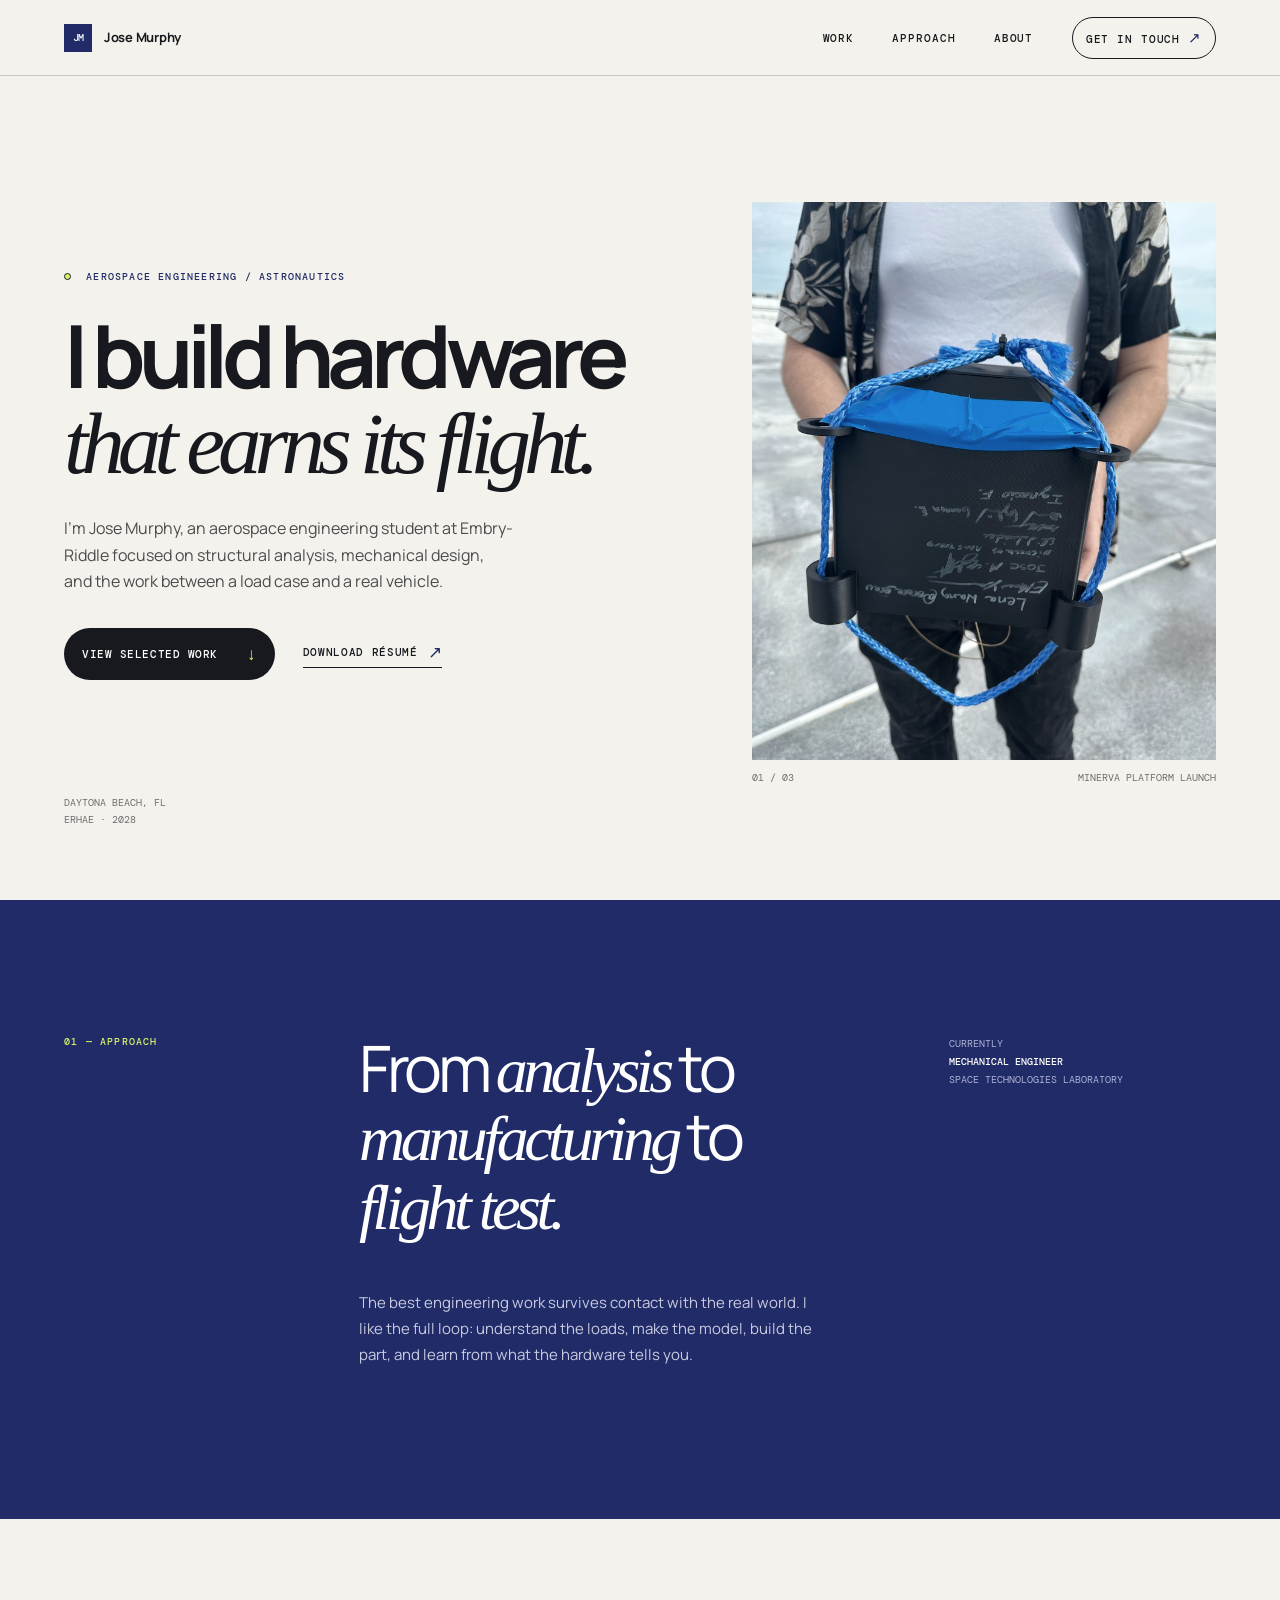
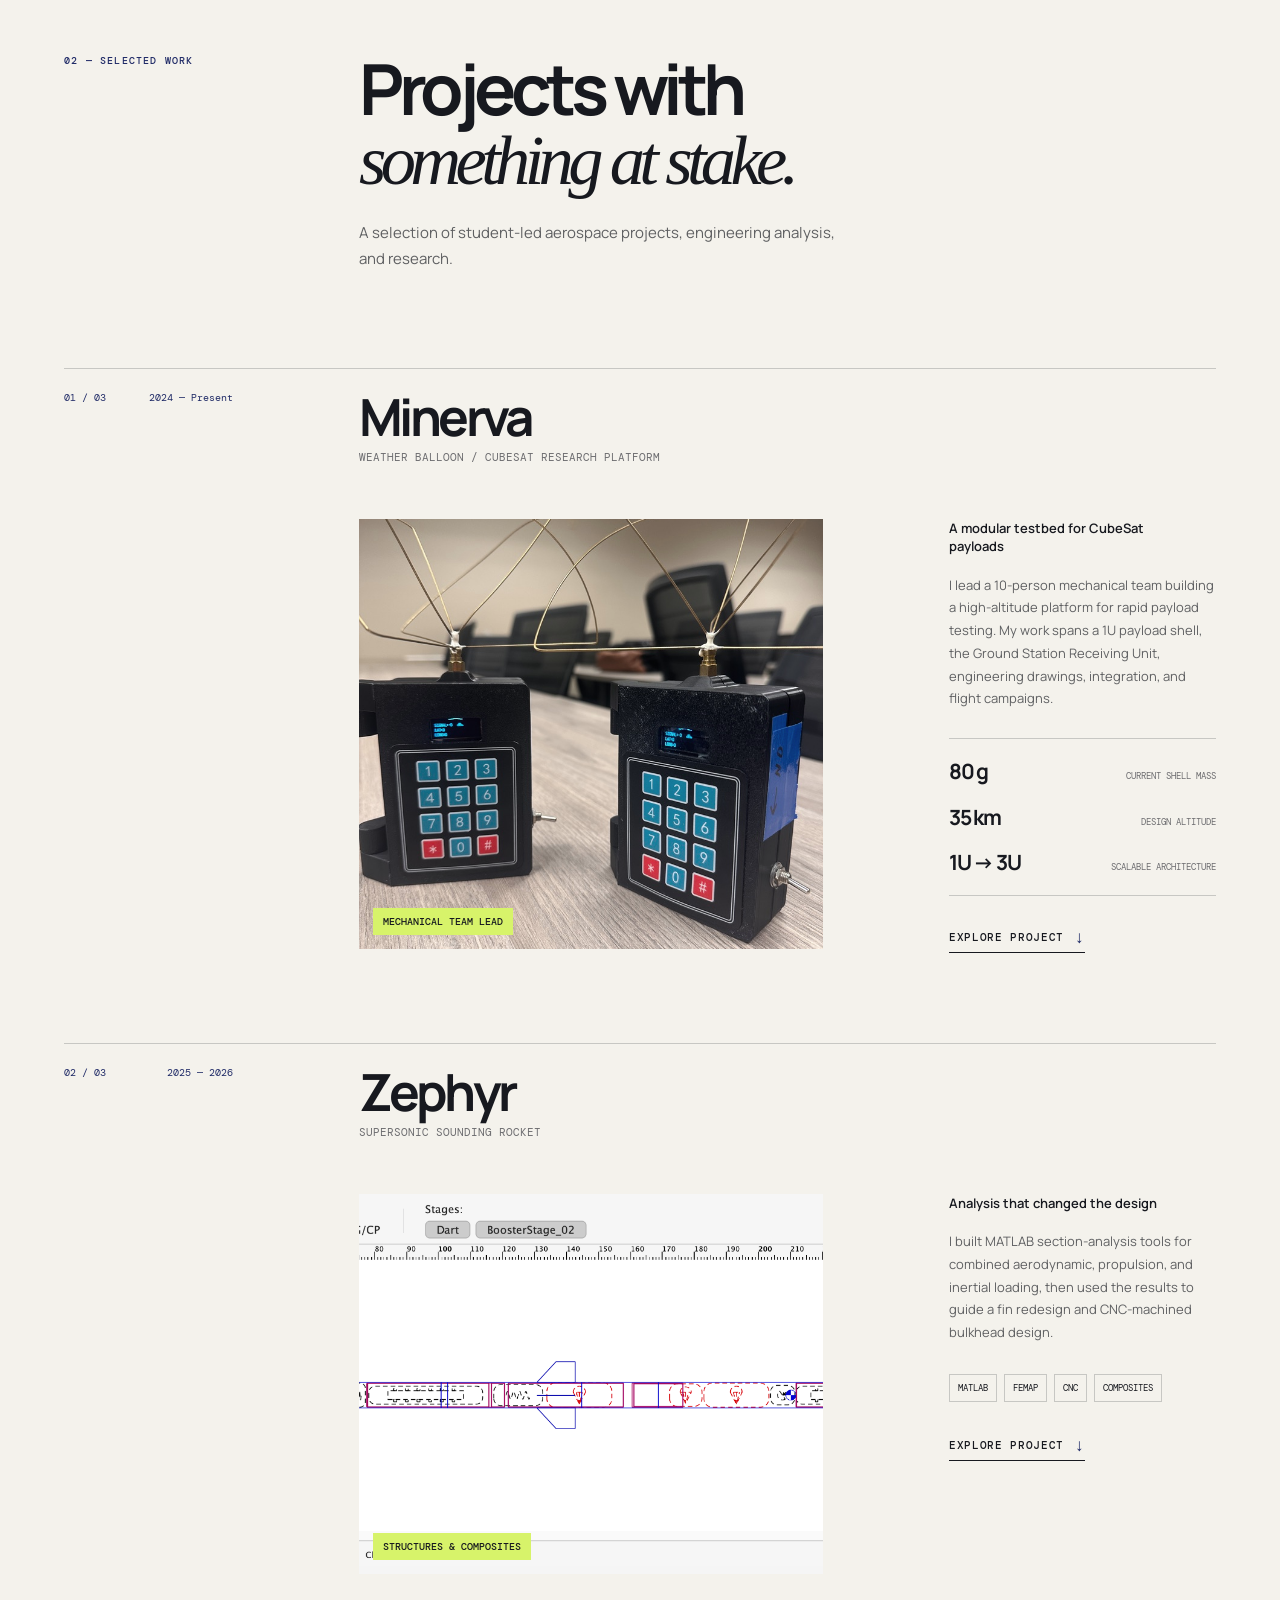
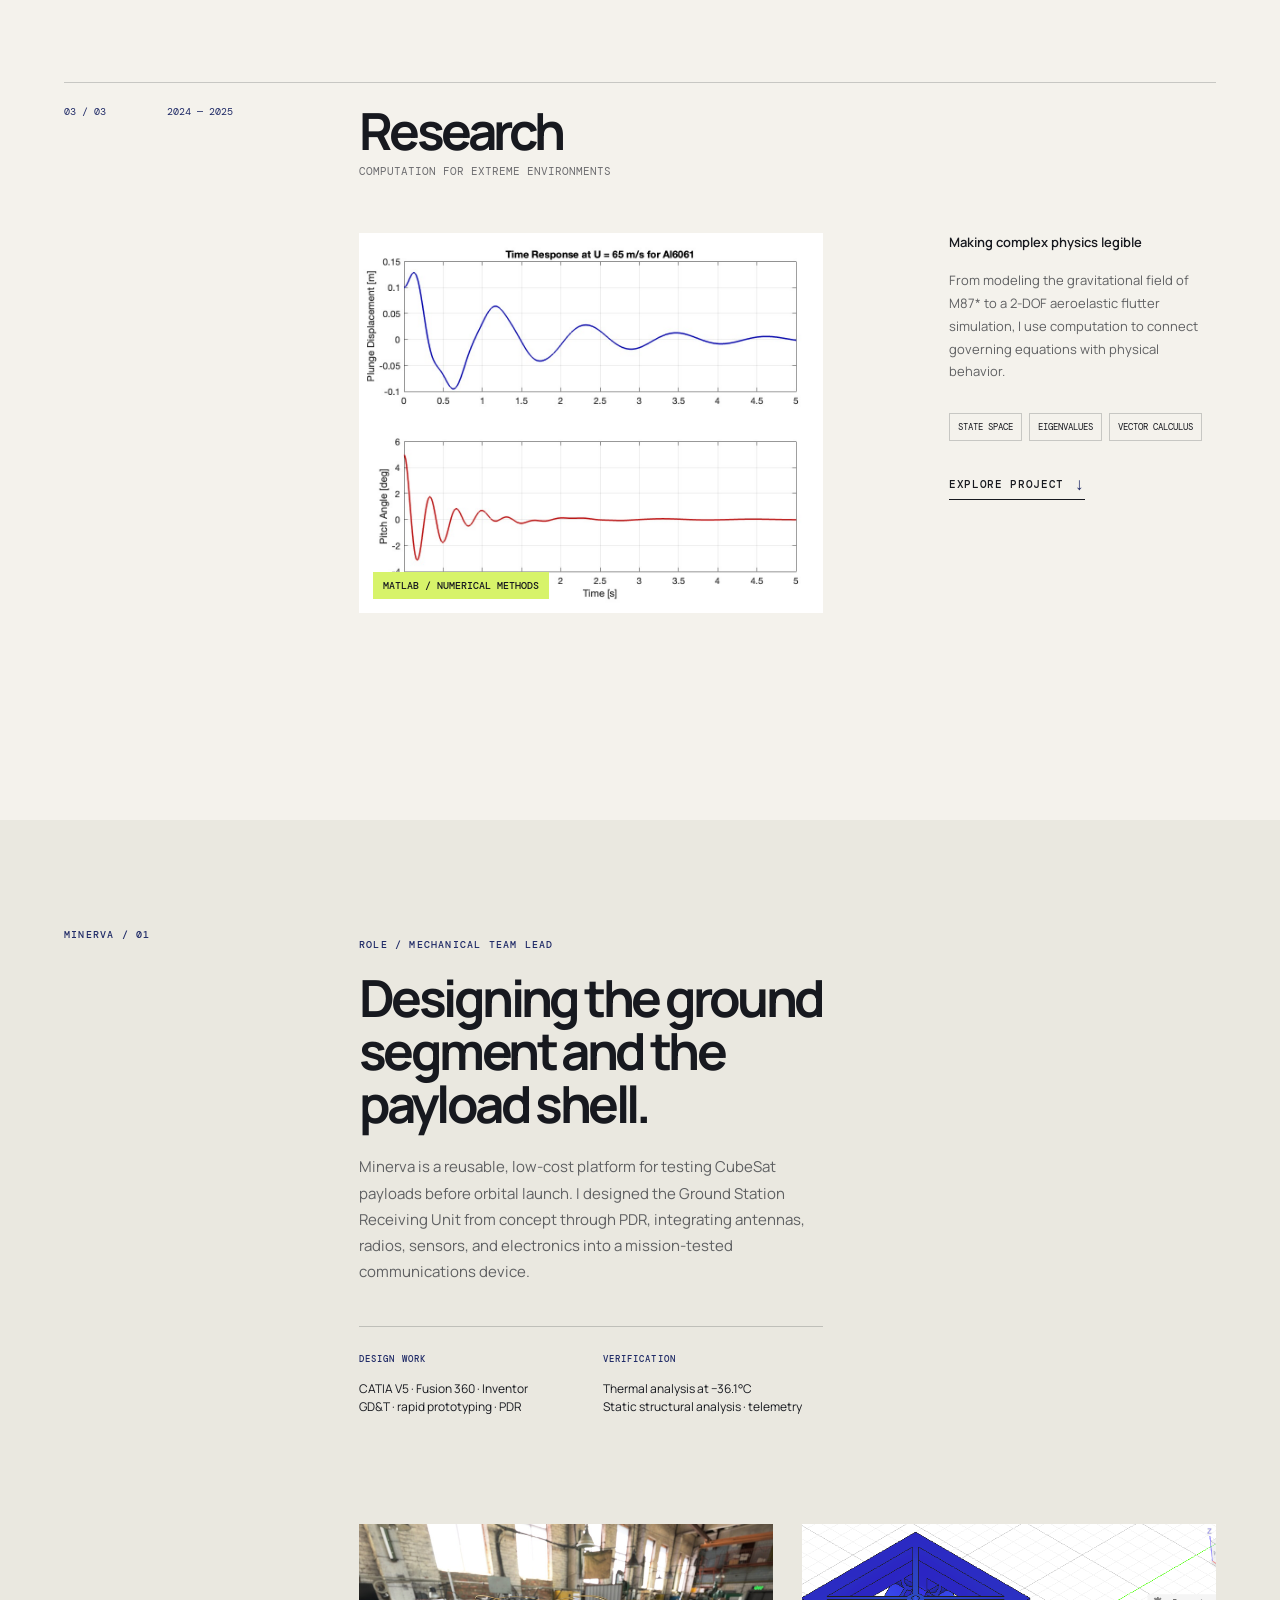
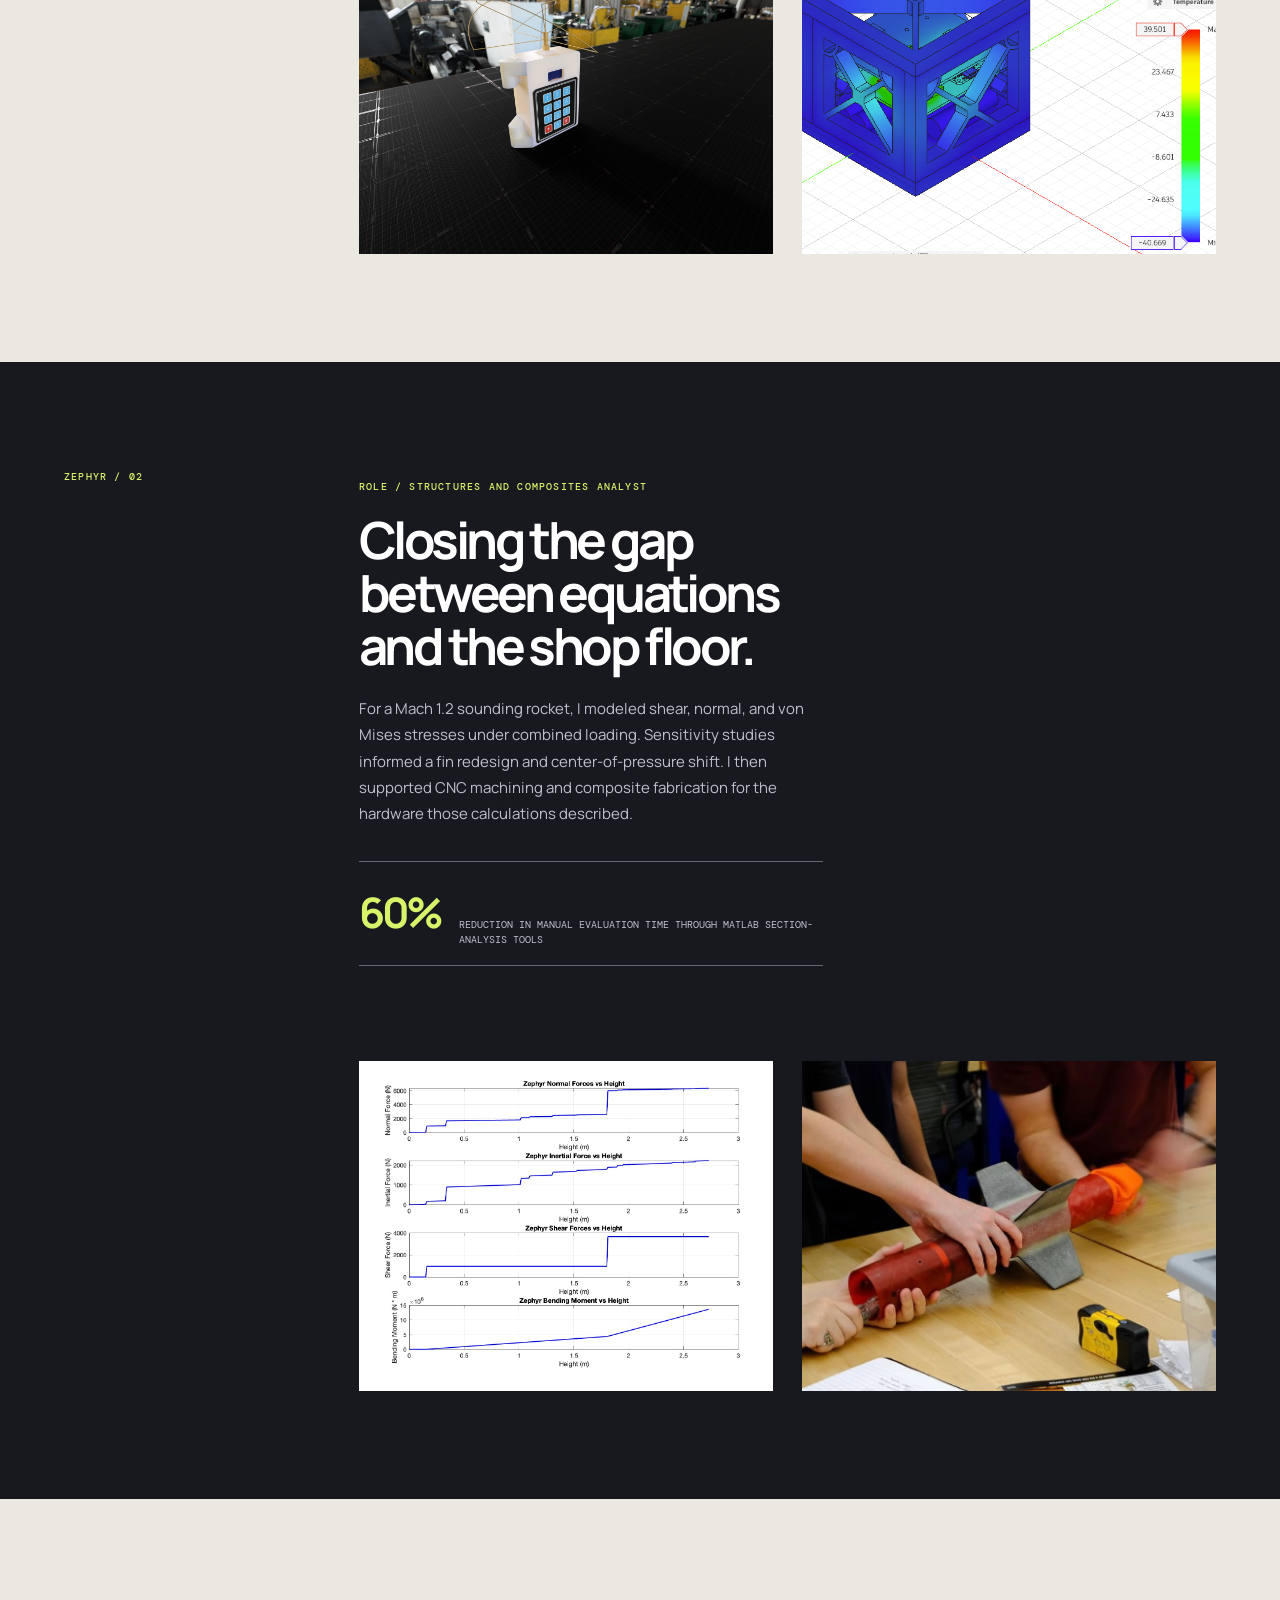
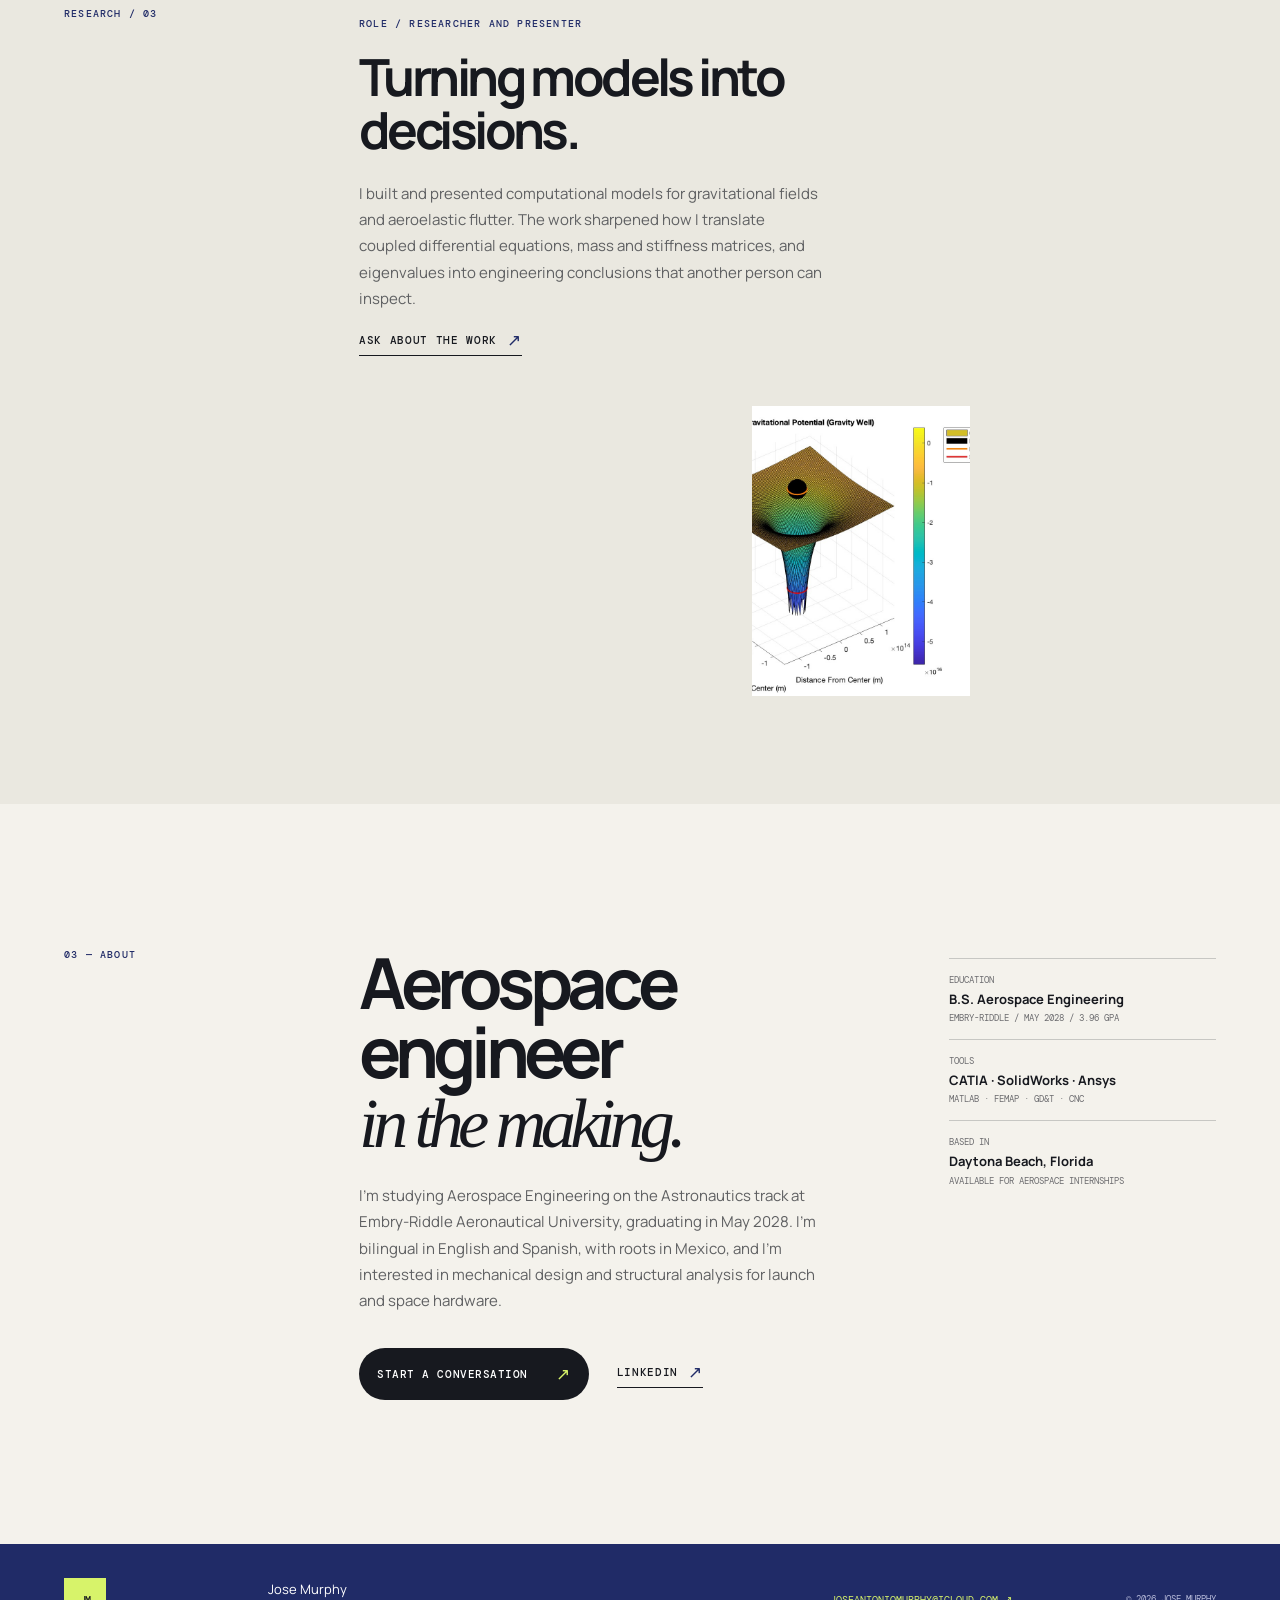
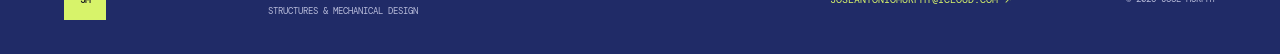
==== index.html @ ba1eec95 "Add files via upload" ====
<!doctype html>
<html lang="en">
<head>
  <meta charset="utf-8">
  <meta name="viewport" content="width=device-width, initial-scale=1">
  <meta name="description" content="Jose Murphy is an aerospace engineering student focused on structural analysis, mechanical design, and flight hardware.">
  <title>Jose Murphy | Aerospace Engineering</title>
  <link rel="stylesheet" href="styles.css">
</head>
<body>
  <header class="site-header">
    <a class="wordmark" href="#top" aria-label="Jose Murphy home"><span>JM</span><b>Jose Murphy</b></a>
    <nav class="nav" aria-label="Primary navigation">
      <a href="#work">Work</a><a href="#approach">Approach</a><a href="#about">About</a><a class="nav-cta" href="mailto:joseantoniomurphy@icloud.com">Get in touch <span>↗</span></a>
    </nav>
    <button class="menu-button" aria-label="Open menu" aria-expanded="false">Menu</button>
  </header>

  <main id="top">
    <section class="hero section-grid">
      <div class="hero-copy">
        <p class="eyebrow"><span class="signal-dot"></span> Aerospace engineering / Astronautics</p>
        <h1>I build hardware<br><em>that earns its flight.</em></h1>
        <p class="hero-lede">I’m Jose Murphy, an aerospace engineering student at Embry-Riddle focused on structural analysis, mechanical design, and the work between a load case and a real vehicle.</p>
        <div class="hero-actions"><a class="button button-dark" href="#work">View selected work <span>↓</span></a><a class="text-link" href="assets/Jose-Murphy-Resume.pdf" target="_blank">Download résumé <span>↗</span></a></div>
      </div>
      <div class="hero-visual" aria-label="Minerva weather balloon launch photograph">
        <div class="hero-image-wrap"><img src="assets/minerva-launch.jpeg" alt="A weather balloon launch at the edge of a field"></div>
        <div class="hero-caption"><span>01 / 03</span><span>Minerva platform launch</span></div>
      </div>
      <div class="hero-index">DAYTONA BEACH, FL<br>ERHAE · 2028</div>
    </section>

    <section class="statement section-grid" id="approach">
      <div class="section-label">01 — Approach</div>
      <div class="statement-body"><p class="display-text">From <span>analysis</span> to<br><span>manufacturing</span> to<br><span>flight test.</span></p><p class="body-copy">The best engineering work survives contact with the real world. I like the full loop: understand the loads, make the model, build the part, and learn from what the hardware tells you.</p></div>
      <div class="statement-aside">CURRENTLY<br><strong>Mechanical Engineer</strong><br>Space Technologies Laboratory</div>
    </section>

    <section class="work section-grid" id="work">
      <div class="section-label">02 — Selected work</div>
      <div class="work-intro"><h2>Projects with<br><em>something at stake.</em></h2><p class="body-copy">A selection of student-led aerospace projects, engineering analysis, and research.</p></div>

      <article class="project project-featured reveal">
        <div class="project-meta"><span>01 / 03</span><span>2024 — Present</span></div>
        <div class="project-title"><h3>Minerva</h3><p>Weather balloon / CubeSat research platform</p></div>
        <div class="project-image"><img src="assets/minerva-gsru.jpeg" alt="The Minerva ground station receiving unit in a workshop"><span class="image-tag">Mechanical team lead</span></div>
        <div class="project-details"><p class="project-kicker">A modular testbed for CubeSat payloads</p><p class="body-copy">I lead a 10-person mechanical team building a high-altitude platform for rapid payload testing. My work spans a 1U payload shell, the Ground Station Receiving Unit, engineering drawings, integration, and flight campaigns.</p><div class="metric-row"><div><strong>80 g</strong><span>current shell mass</span></div><div><strong>35 km</strong><span>design altitude</span></div><div><strong>1U → 3U</strong><span>scalable architecture</span></div></div><a class="text-link" href="#minerva-detail">Explore project <span>↓</span></a></div>
      </article>

      <article class="project project-split reveal">
        <div class="project-meta"><span>02 / 03</span><span>2025 — 2026</span></div>
        <div class="project-title"><h3>Zephyr</h3><p>Supersonic sounding rocket</p></div>
        <div class="project-image"><img src="assets/zephyr-cad.png" alt="CAD view of the Zephyr sounding rocket"><span class="image-tag">Structures & composites</span></div>
        <div class="project-details"><p class="project-kicker">Analysis that changed the design</p><p class="body-copy">I built MATLAB section-analysis tools for combined aerodynamic, propulsion, and inertial loading, then used the results to guide a fin redesign and CNC-machined bulkhead design.</p><div class="tool-list"><span>MATLAB</span><span>FEMAP</span><span>CNC</span><span>Composites</span></div><a class="text-link" href="#zephyr-detail">Explore project <span>↓</span></a></div>
      </article>

      <article class="project project-split project-research reveal">
        <div class="project-meta"><span>03 / 03</span><span>2024 — 2025</span></div>
        <div class="project-title"><h3>Research</h3><p>Computation for extreme environments</p></div>
        <div class="project-image"><img src="assets/research-flutter-1.jpeg" alt="Flutter simulation plots showing decaying oscillations"><span class="image-tag">MATLAB / numerical methods</span></div>
        <div class="project-details"><p class="project-kicker">Making complex physics legible</p><p class="body-copy">From modeling the gravitational field of M87* to a 2-DOF aeroelastic flutter simulation, I use computation to connect governing equations with physical behavior.</p><div class="tool-list"><span>State space</span><span>Eigenvalues</span><span>Vector calculus</span></div><a class="text-link" href="#research-detail">Explore project <span>↓</span></a></div>
      </article>
    </section>

    <section class="detail-section" id="minerva-detail"><div class="section-grid detail-grid"><div class="section-label">Minerva / 01</div><div class="detail-copy"><p class="eyebrow">Role / Mechanical team lead</p><h2>Designing the ground segment and the payload shell.</h2><p class="body-copy">Minerva is a reusable, low-cost platform for testing CubeSat payloads before orbital launch. I designed the Ground Station Receiving Unit from concept through PDR, integrating antennas, radios, sensors, and electronics into a mission-tested communications device.</p><div class="detail-columns"><div><span class="mini-label">Design work</span><p>CATIA V5 · Fusion 360 · Inventor<br>GD&T · rapid prototyping · PDR</p></div><div><span class="mini-label">Verification</span><p>Thermal analysis at −36.1°C<br>Static structural analysis · telemetry</p></div></div></div><div class="detail-gallery"><img src="assets/minerva-gsru-layout.jpg" alt="Ground station receiving unit CAD layout"><img src="assets/minerva-thermal.png" alt="Thermal simulation of Minerva payload electronics"></div></div></section>

    <section class="detail-section detail-dark" id="zephyr-detail"><div class="section-grid detail-grid"><div class="section-label">Zephyr / 02</div><div class="detail-copy"><p class="eyebrow">Role / Structures and composites analyst</p><h2>Closing the gap between equations and the shop floor.</h2><p class="body-copy">For a Mach 1.2 sounding rocket, I modeled shear, normal, and von Mises stresses under combined loading. Sensitivity studies informed a fin redesign and center-of-pressure shift. I then supported CNC machining and composite fabrication for the hardware those calculations described.</p><div class="stat-callout"><strong>60%</strong><span>reduction in manual evaluation time through MATLAB section-analysis tools</span></div></div><div class="detail-gallery"><img src="assets/zephyr-analysis-1.jpeg" alt="Zephyr structural analysis plot"><img src="assets/zephyr-manufacturing.jpeg" alt="Composite manufacturing work"></div></div></section>

    <section class="detail-section" id="research-detail"><div class="section-grid detail-grid"><div class="section-label">Research / 03</div><div class="detail-copy"><p class="eyebrow">Role / Researcher and presenter</p><h2>Turning models into decisions.</h2><p class="body-copy">I built and presented computational models for gravitational fields and aeroelastic flutter. The work sharpened how I translate coupled differential equations, mass and stiffness matrices, and eigenvalues into engineering conclusions that another person can inspect.</p><a class="text-link" href="mailto:joseantoniomurphy@icloud.com?subject=Research%20portfolio">Ask about the work <span>↗</span></a></div><div class="detail-gallery single-gallery"><img src="assets/research-m87-1.jpeg" alt="M87 star gravitational field visualization"></div></div></section>

    <section class="about section-grid" id="about"><div class="section-label">03 — About</div><div class="about-copy"><h2>Aerospace engineer<br><em>in the making.</em></h2><p class="body-copy">I’m studying Aerospace Engineering on the Astronautics track at Embry-Riddle Aeronautical University, graduating in May 2028. I’m bilingual in English and Spanish, with roots in Mexico, and I’m interested in mechanical design and structural analysis for launch and space hardware.</p><div class="about-links"><a class="button button-dark" href="mailto:joseantoniomurphy@icloud.com">Start a conversation <span>↗</span></a><a class="text-link" href="https://www.linkedin.com/in/joseamurphy" target="_blank" rel="noreferrer">LinkedIn <span>↗</span></a></div></div><div class="about-facts"><div><span>Education</span><strong>B.S. Aerospace Engineering</strong><small>Embry-Riddle / May 2028 / 3.96 GPA</small></div><div><span>Tools</span><strong>CATIA · SolidWorks · Ansys</strong><small>MATLAB · FEMAP · GD&T · CNC</small></div><div><span>Based in</span><strong>Daytona Beach, Florida</strong><small>Available for aerospace internships</small></div></div></section>
  </main>

  <footer class="site-footer"><div class="footer-mark">JM</div><p>Jose Murphy<br><span>Structures & mechanical design</span></p><a href="mailto:joseantoniomurphy@icloud.com">joseantoniomurphy@icloud.com ↗</a><small>© 2026 Jose Murphy</small></footer>
  <script src="script.js"></script>
</body>
</html>
---- styles.css ----
@import url('https://fonts.googleapis.com/css2?family=DM+Mono:wght@400;500&family=Manrope:wght@400;500;600;700;800&display=swap');
:root{--ink:#17191f;--navy:#202b67;--paper:#f4f2ec;--line:rgba(23,25,31,.2);--muted:#6d6d70;--lime:#d7f36a;--serif:Georgia,'Times New Roman',serif;--sans:Manrope,Arial,sans-serif;--mono:'DM Mono',monospace}*{box-sizing:border-box}html{scroll-behavior:smooth}body{margin:0;background:var(--paper);color:var(--ink);font-family:var(--sans);font-size:15px;line-height:1.55}img{display:block;width:100%;height:100%;object-fit:cover}a{color:inherit;text-decoration:none}.site-header{height:76px;padding:0 5vw;display:flex;align-items:center;justify-content:space-between;border-bottom:1px solid var(--line);position:sticky;top:0;background:rgba(244,242,236,.92);backdrop-filter:blur(12px);z-index:10}.wordmark{display:flex;align-items:center;gap:12px;font-size:13px;letter-spacing:-.02em}.wordmark span,.footer-mark{display:grid;place-items:center;width:28px;height:28px;background:var(--navy);color:white;font:500 10px var(--mono);letter-spacing:-.1em}.wordmark b{font-weight:700}.nav{display:flex;align-items:center;gap:2.4rem;font:500 11px var(--mono);text-transform:uppercase;letter-spacing:.08em}.nav a{transition:opacity .2s}.nav a:hover{opacity:.55}.nav-cta{padding:10px 13px;border:1px solid var(--ink);border-radius:100px}.nav-cta span{color:var(--navy);font-size:15px}.menu-button{display:none;border:0;background:none;font:500 11px var(--mono);text-transform:uppercase}.section-grid{display:grid;grid-template-columns:repeat(12,1fr);column-gap:2.2vw;padding-left:5vw;padding-right:5vw}.hero{min-height:calc(100vh - 76px);padding-top:9vh;padding-bottom:8vh;position:relative}.hero-copy{grid-column:1 / 7;align-self:center;padding-bottom:5vh}.eyebrow,.section-label,.mini-label{font:500 10px var(--mono);letter-spacing:.12em;text-transform:uppercase;color:var(--navy)}.signal-dot{display:inline-block;width:7px;height:7px;border-radius:50%;background:var(--lime);border:1px solid var(--ink);margin-right:8px}.hero h1{font-size:clamp(46px,6.8vw,104px);line-height:.98;letter-spacing:-.075em;margin:29px 0 29px;font-weight:700}.hero h1 em,.work h2 em,.about h2 em{font-family:var(--serif);font-weight:400;letter-spacing:-.08em}.hero-lede{max-width:450px;font-size:16px;line-height:1.65;color:#4c4c4e}.hero-actions,.about-links{display:flex;align-items:center;gap:28px;margin-top:34px}.button{display:inline-flex;align-items:center;gap:28px;padding:15px 18px;border-radius:100px;font:500 11px var(--mono);text-transform:uppercase;letter-spacing:.05em}.button-dark{background:var(--ink);color:white}.button span{font-size:17px;color:var(--lime)}.text-link{display:inline-flex;align-items:center;gap:10px;font:500 11px var(--mono);text-transform:uppercase;letter-spacing:.06em;border-bottom:1px solid var(--ink);padding-bottom:4px}.text-link span{color:var(--navy);font-size:17px}.hero-visual{grid-column:8 / 13;align-self:center;position:relative}.hero-image-wrap{height:min(62vh,620px);overflow:hidden;background:#d7d5cd}.hero-image-wrap img{filter:saturate(.72) contrast(1.03)}.hero-caption{display:flex;justify-content:space-between;margin-top:11px;font:10px var(--mono);text-transform:uppercase;color:var(--muted)}.hero-index{position:absolute;bottom:8vh;left:5vw;font:10px/1.65 var(--mono);color:var(--muted)}.statement{padding-top:15vh;padding-bottom:15vh;background:var(--navy);color:white}.statement .section-label{color:var(--lime);grid-column:1 / 3}.statement-body{grid-column:4 / 9}.display-text{font-size:clamp(38px,5vw,72px);line-height:1.02;letter-spacing:-.07em;margin:0 0 50px}.display-text span{font-family:var(--serif);font-style:italic;font-weight:400}.body-copy{color:#5f6062;max-width:480px;line-height:1.75}.statement .body-copy{color:#c9cbe0}.statement-aside{grid-column:10 / 13;font:10px/1.8 var(--mono);color:#aeb2d5;text-transform:uppercase}.statement-aside strong{color:white;font-weight:500}.work{padding-top:15vh;padding-bottom:11vh}.work>.section-label{grid-column:1 / 3}.work-intro{grid-column:4 / 10;margin-bottom:9vh}.work h2,.about h2{font-size:clamp(42px,5.5vw,82px);line-height:.98;letter-spacing:-.075em;margin:0 0 25px}.project{grid-column:1 / 13;display:grid;grid-template-columns:repeat(12,1fr);column-gap:2.2vw;border-top:1px solid var(--line);padding:22px 0 10vh}.project-meta{grid-column:1 / 3;font:10px var(--mono);color:var(--navy);display:flex;justify-content:space-between;gap:10px}.project-title{grid-column:4 / 8}.project-title h3{font-size:clamp(34px,4vw,58px);letter-spacing:-.07em;line-height:1;margin:0 0 8px}.project-title p{font:11px var(--mono);text-transform:uppercase;color:var(--muted);margin:0}.project-image{grid-column:4 / 9;height:430px;margin-top:55px;position:relative;overflow:hidden;background:#d0d0cc}.project-image img{transition:transform .7s cubic-bezier(.2,.7,.2,1);filter:saturate(.8)}.project:hover .project-image img{transform:scale(1.035)}.image-tag{position:absolute;left:14px;bottom:14px;padding:7px 10px;background:var(--lime);font:500 10px var(--mono);text-transform:uppercase}.project-details{grid-column:10 / 13;margin-top:55px}.project-kicker{font:600 13px/1.4 var(--sans);max-width:210px;margin:0 0 18px}.project-details .body-copy{font-size:13px;margin-bottom:28px}.metric-row{border-top:1px solid var(--line);border-bottom:1px solid var(--line);padding:16px 0;margin-bottom:28px;display:grid;gap:13px}.metric-row div{display:flex;justify-content:space-between;align-items:baseline;gap:12px}.metric-row strong{font-size:21px;letter-spacing:-.06em}.metric-row span,.tool-list span{font:9px var(--mono);text-transform:uppercase;color:var(--muted)}.project-split{padding-bottom:12vh}.project-split .project-image{height:380px}.project-split .project-details{margin-top:55px}.tool-list{display:flex;flex-wrap:wrap;gap:7px;margin:30px 0}.tool-list span{border:1px solid var(--line);padding:7px 8px;color:var(--ink)}.project-research .project-image{background:#e1e0da}.detail-section{padding:12vh 0;background:#eae8e0}.detail-dark{background:var(--ink);color:white}.detail-dark .section-label,.detail-dark .eyebrow{color:var(--lime)}.detail-grid{row-gap:50px}.detail-grid>.section-label{grid-column:1 / 3}.detail-copy{grid-column:4 / 9}.detail-copy h2{font-size:clamp(33px,4vw,57px);line-height:1.03;letter-spacing:-.07em;margin:20px 0 25px}.detail-dark .body-copy,.detail-dark .detail-columns p{color:#bfc1ca}.detail-columns{display:grid;grid-template-columns:1fr 1fr;gap:24px;margin-top:40px;border-top:1px solid var(--line);padding-top:18px}.detail-columns p{font-size:12px}.mini-label{font-size:9px}.detail-gallery{grid-column:4 / 13;display:grid;grid-template-columns:1fr 1fr;gap:2.2vw;margin-top:5vh}.detail-gallery img{height:330px;object-fit:cover;background:#d6d4cd}.detail-gallery img:first-child{object-position:center}.single-gallery{grid-column:8 / 13;margin-top:0}.single-gallery img{height:290px}.stat-callout{border-top:1px solid #676870;border-bottom:1px solid #676870;padding:18px 0;margin-top:34px;display:flex;align-items:baseline;gap:18px}.stat-callout strong{font-size:42px;letter-spacing:-.08em;color:var(--lime)}.stat-callout span{font:10px/1.5 var(--mono);color:#bfc1ca;text-transform:uppercase}.about{padding-top:16vh;padding-bottom:16vh}.about>.section-label{grid-column:1 / 3}.about-copy{grid-column:4 / 9}.about-copy .body-copy{font-size:15px}.about-facts{grid-column:10 / 13;margin-top:10px}.about-facts div{border-top:1px solid var(--line);padding:15px 0;display:flex;flex-direction:column;gap:3px}.about-facts span,.about-facts small{font:9px var(--mono);text-transform:uppercase;color:var(--muted)}.about-facts strong{font-size:13px}.site-footer{background:var(--navy);color:white;padding:34px 5vw;display:grid;grid-template-columns:1fr 2fr 2fr 1fr;align-items:center;gap:24px}.footer-mark{background:var(--lime);color:var(--ink);width:42px;height:42px}.site-footer p{font-size:13px;margin:0}.site-footer p span,.site-footer small{font:9px var(--mono);color:#b6bad9;text-transform:uppercase}.site-footer>a{justify-self:end;font:10px var(--mono);text-transform:uppercase;color:var(--lime)}.site-footer small{justify-self:end}.reveal{opacity:0;transform:translateY(20px);transition:opacity .7s ease,transform .7s ease}.reveal.is-visible{opacity:1;transform:none}@media(max-width:800px){.site-header{height:64px}.nav{display:none;position:absolute;top:64px;left:0;right:0;background:var(--paper);padding:22px 5vw;flex-direction:column;align-items:flex-start;gap:20px;border-bottom:1px solid var(--line)}.nav.is-open{display:flex}.menu-button{display:block}.section-grid{display:block;padding-left:7vw;padding-right:7vw}.hero{padding-top:10vh;min-height:auto}.hero-copy{padding-bottom:12vh}.hero h1{font-size:17vw}.hero-visual{margin-left:10vw}.hero-image-wrap{height:64vh}.hero-index{position:static;margin-top:30px}.statement{padding-top:11vh;padding-bottom:11vh}.statement .section-label,.work>.section-label,.about>.section-label,.detail-grid>.section-label{margin-bottom:60px}.statement-body,.work-intro,.about-copy,.detail-copy{margin-left:13vw}.statement-aside{margin:60px 0 0 13vw}.display-text{font-size:13vw}.work{padding-top:12vh}.work-intro{margin-bottom:70px}.project{display:block;padding-bottom:80px}.project-meta{margin-bottom:35px}.project-title{margin-left:13vw}.project-image{margin:42px 0 0 13vw;height:320px;width:87vw}.project-details{margin:32px 0 0 13vw;max-width:370px}.detail-section{padding:10vh 0}.detail-gallery,.single-gallery{display:block;margin:50px 0 0 13vw;width:87vw}.detail-gallery img{height:260px;margin-bottom:18px}.about{padding-top:12vh;padding-bottom:12vh}.about-facts{margin:70px 0 0 13vw}.site-footer{grid-template-columns:1fr 2fr;gap:20px}.site-footer>a{justify-self:start;grid-column:1 / 3}.site-footer small{justify-self:start;grid-column:1 / 3}}
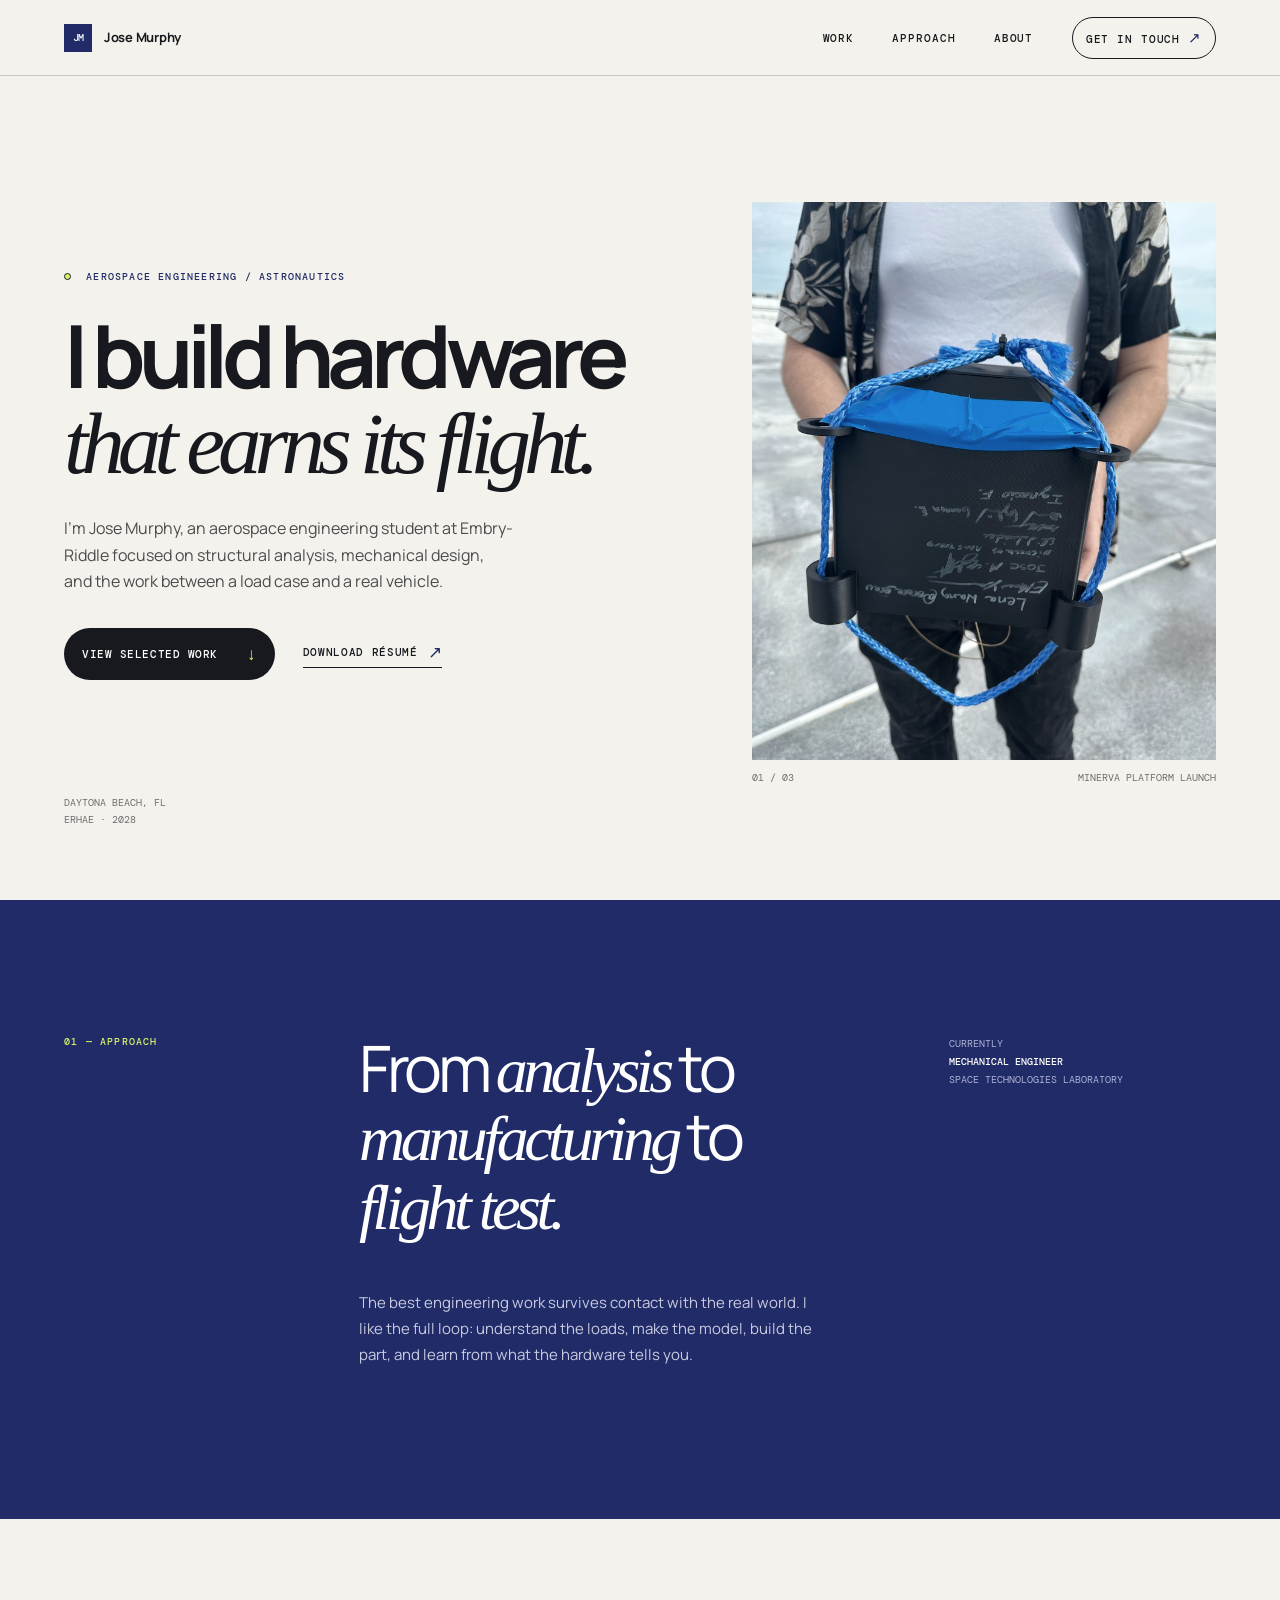
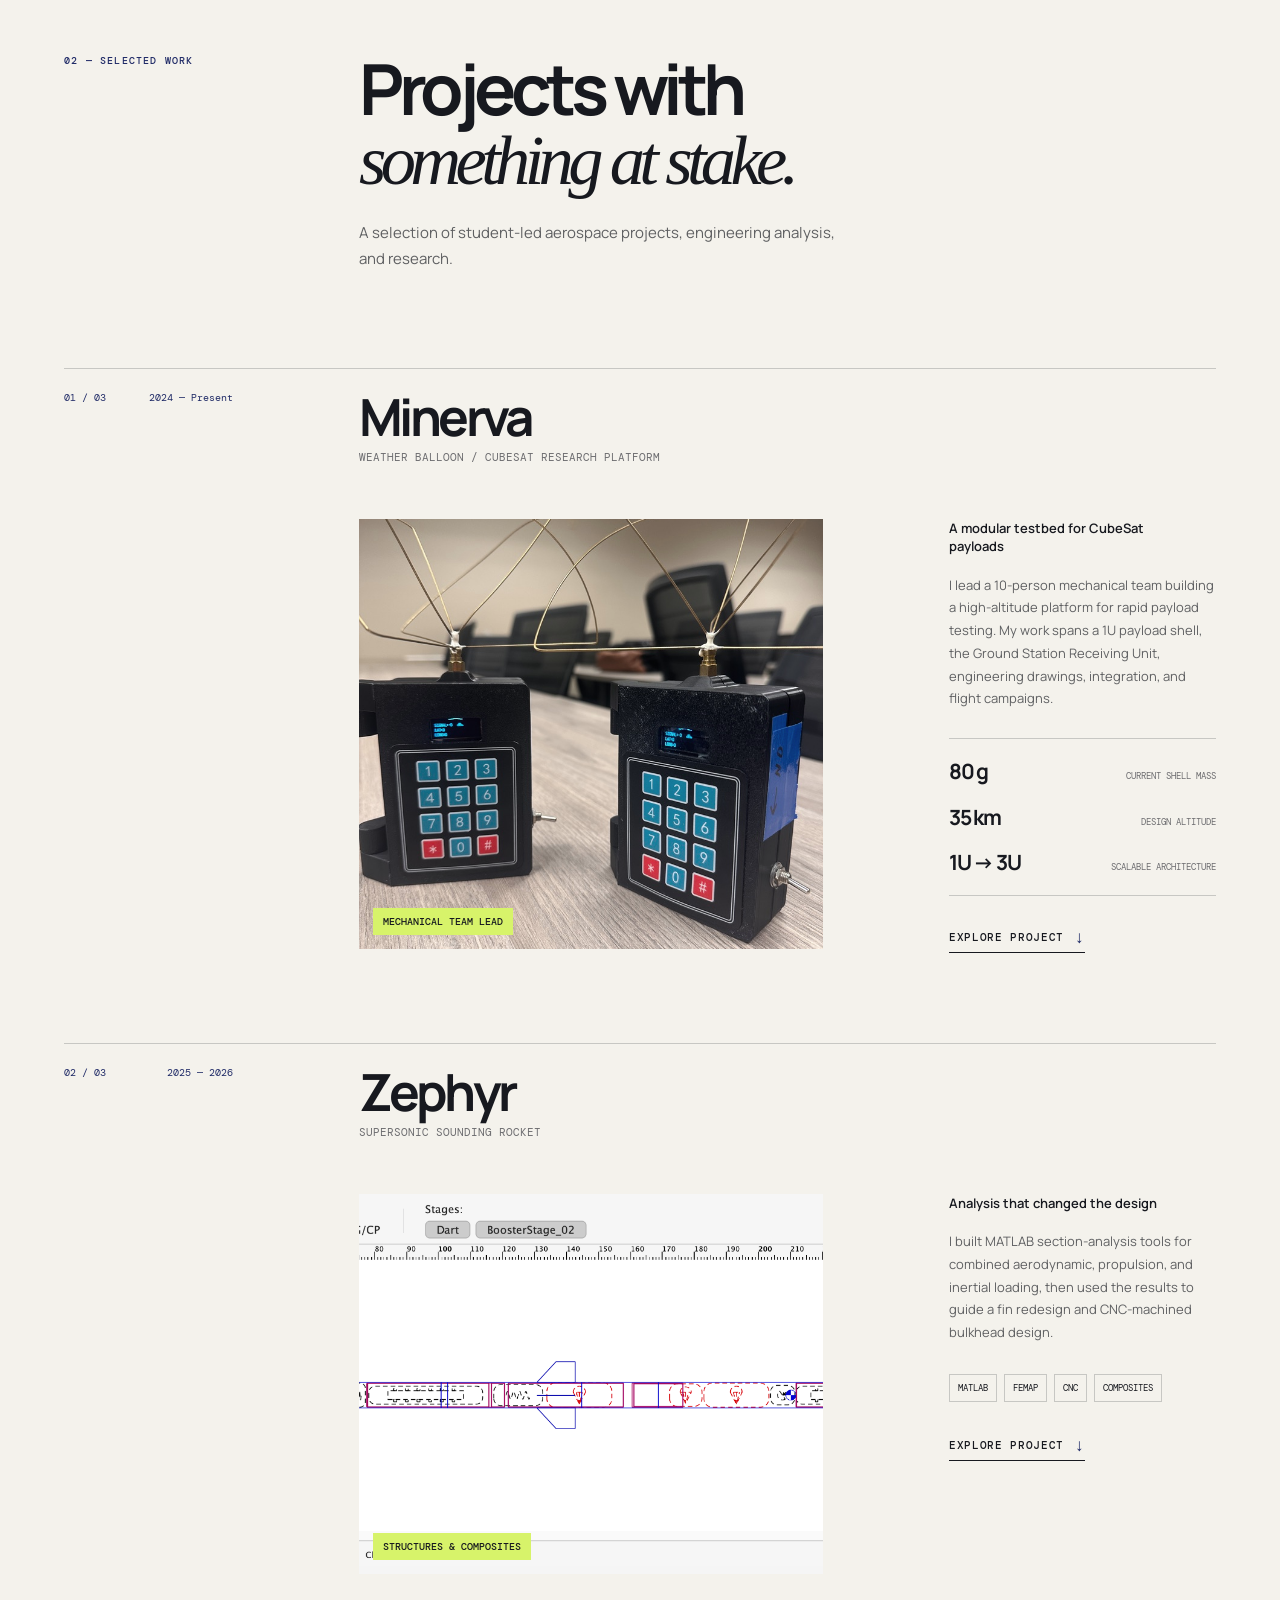
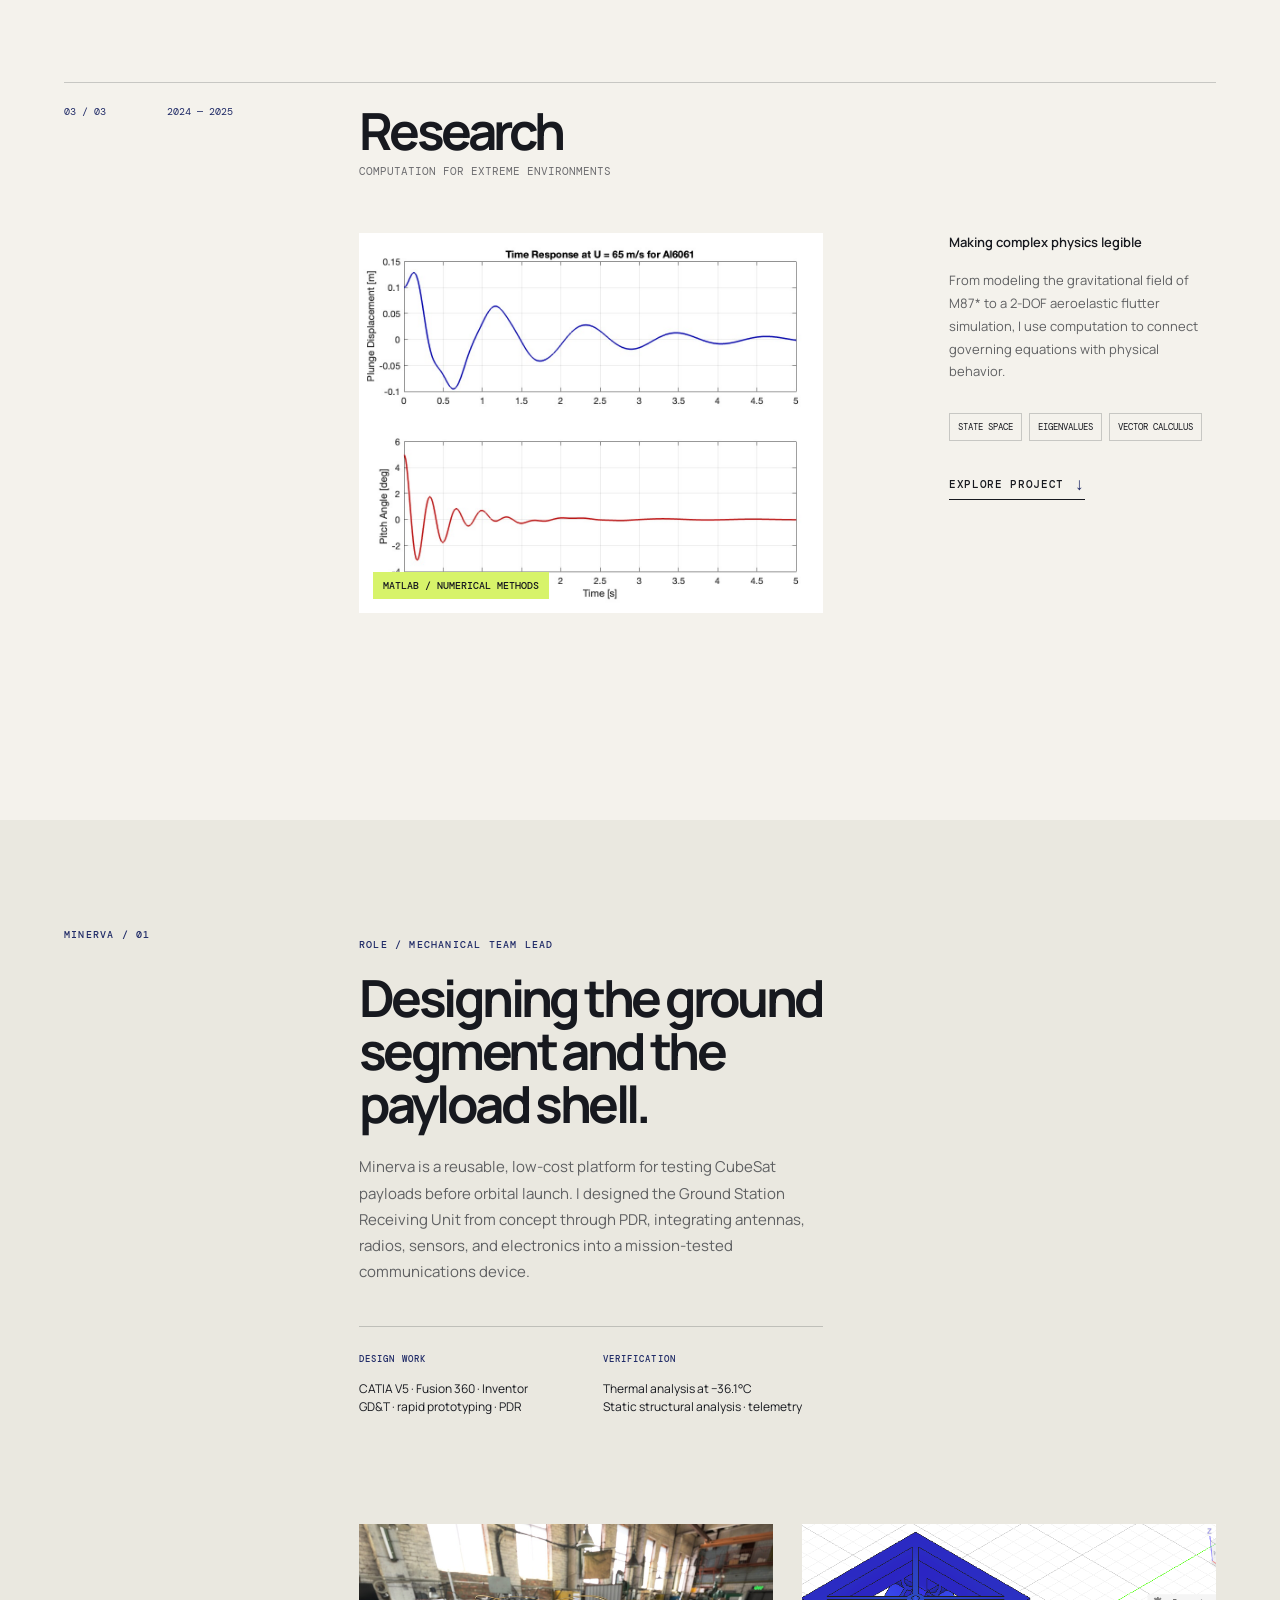
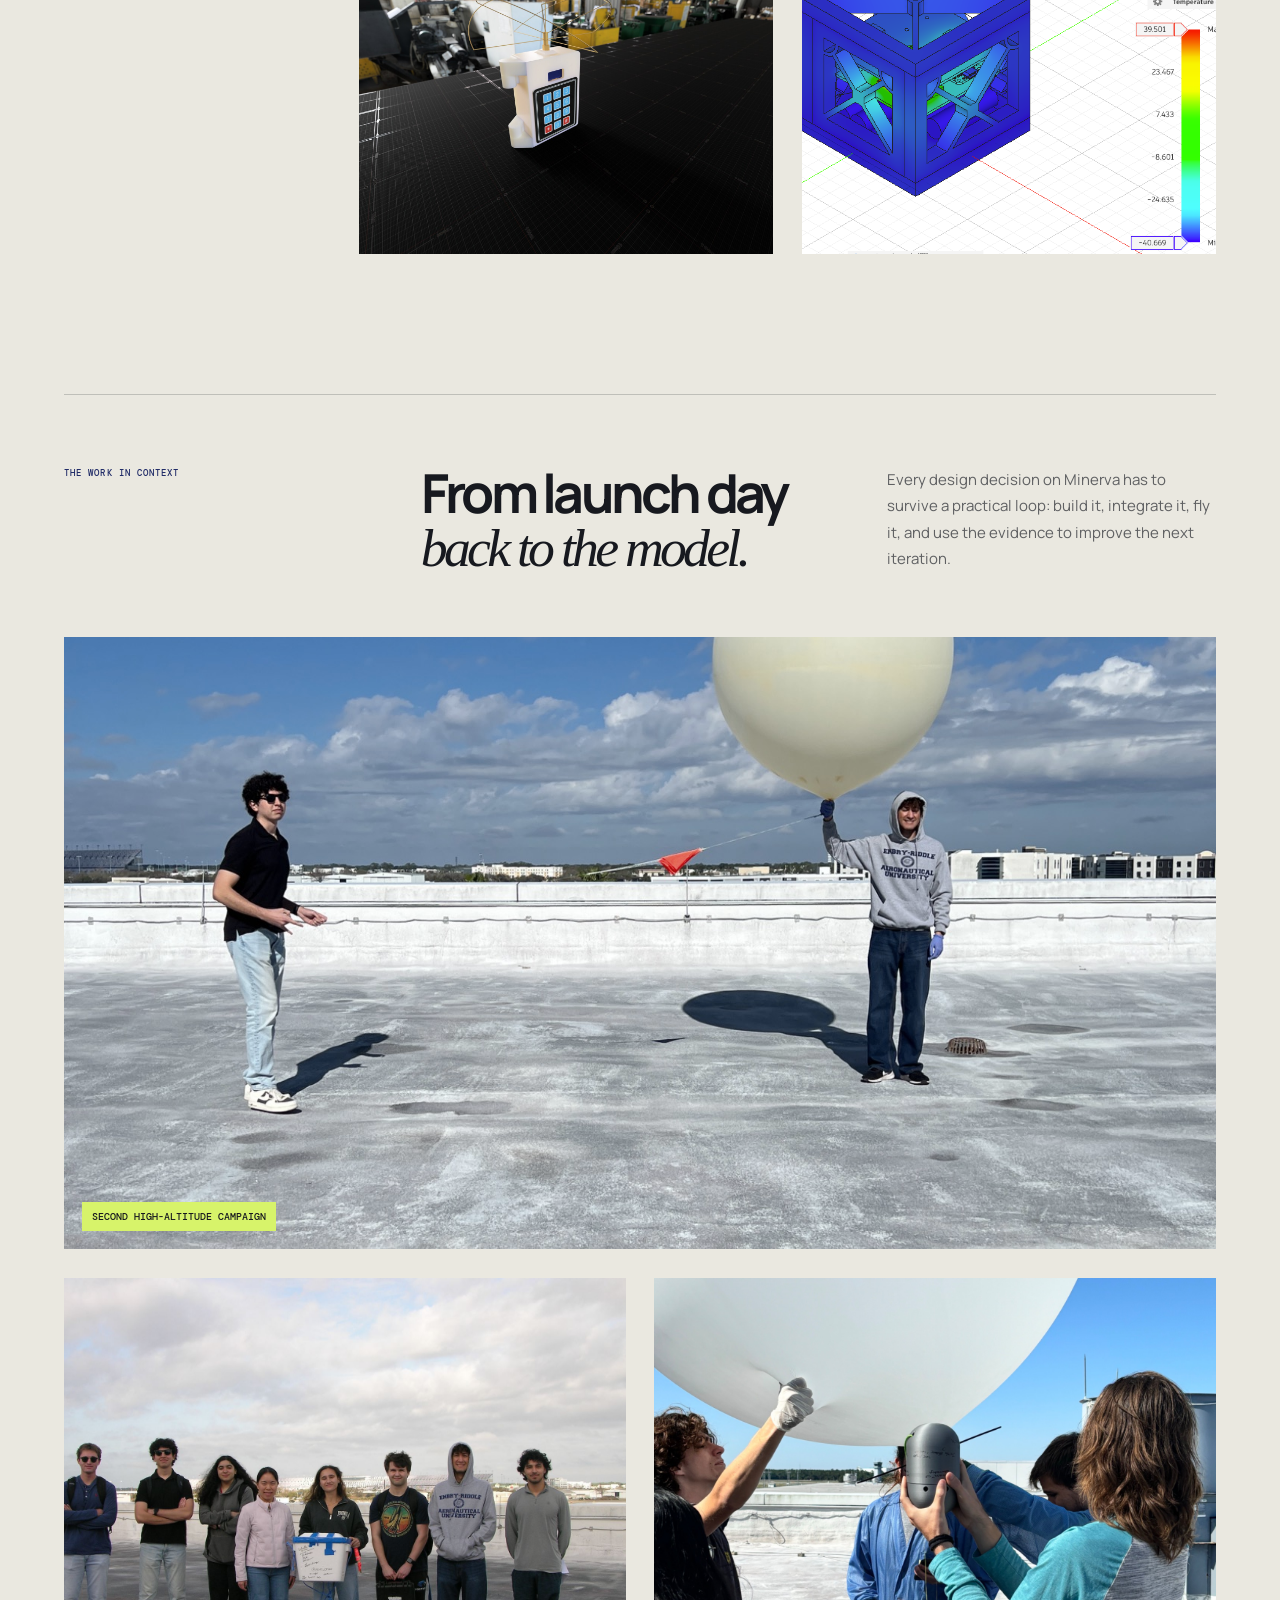
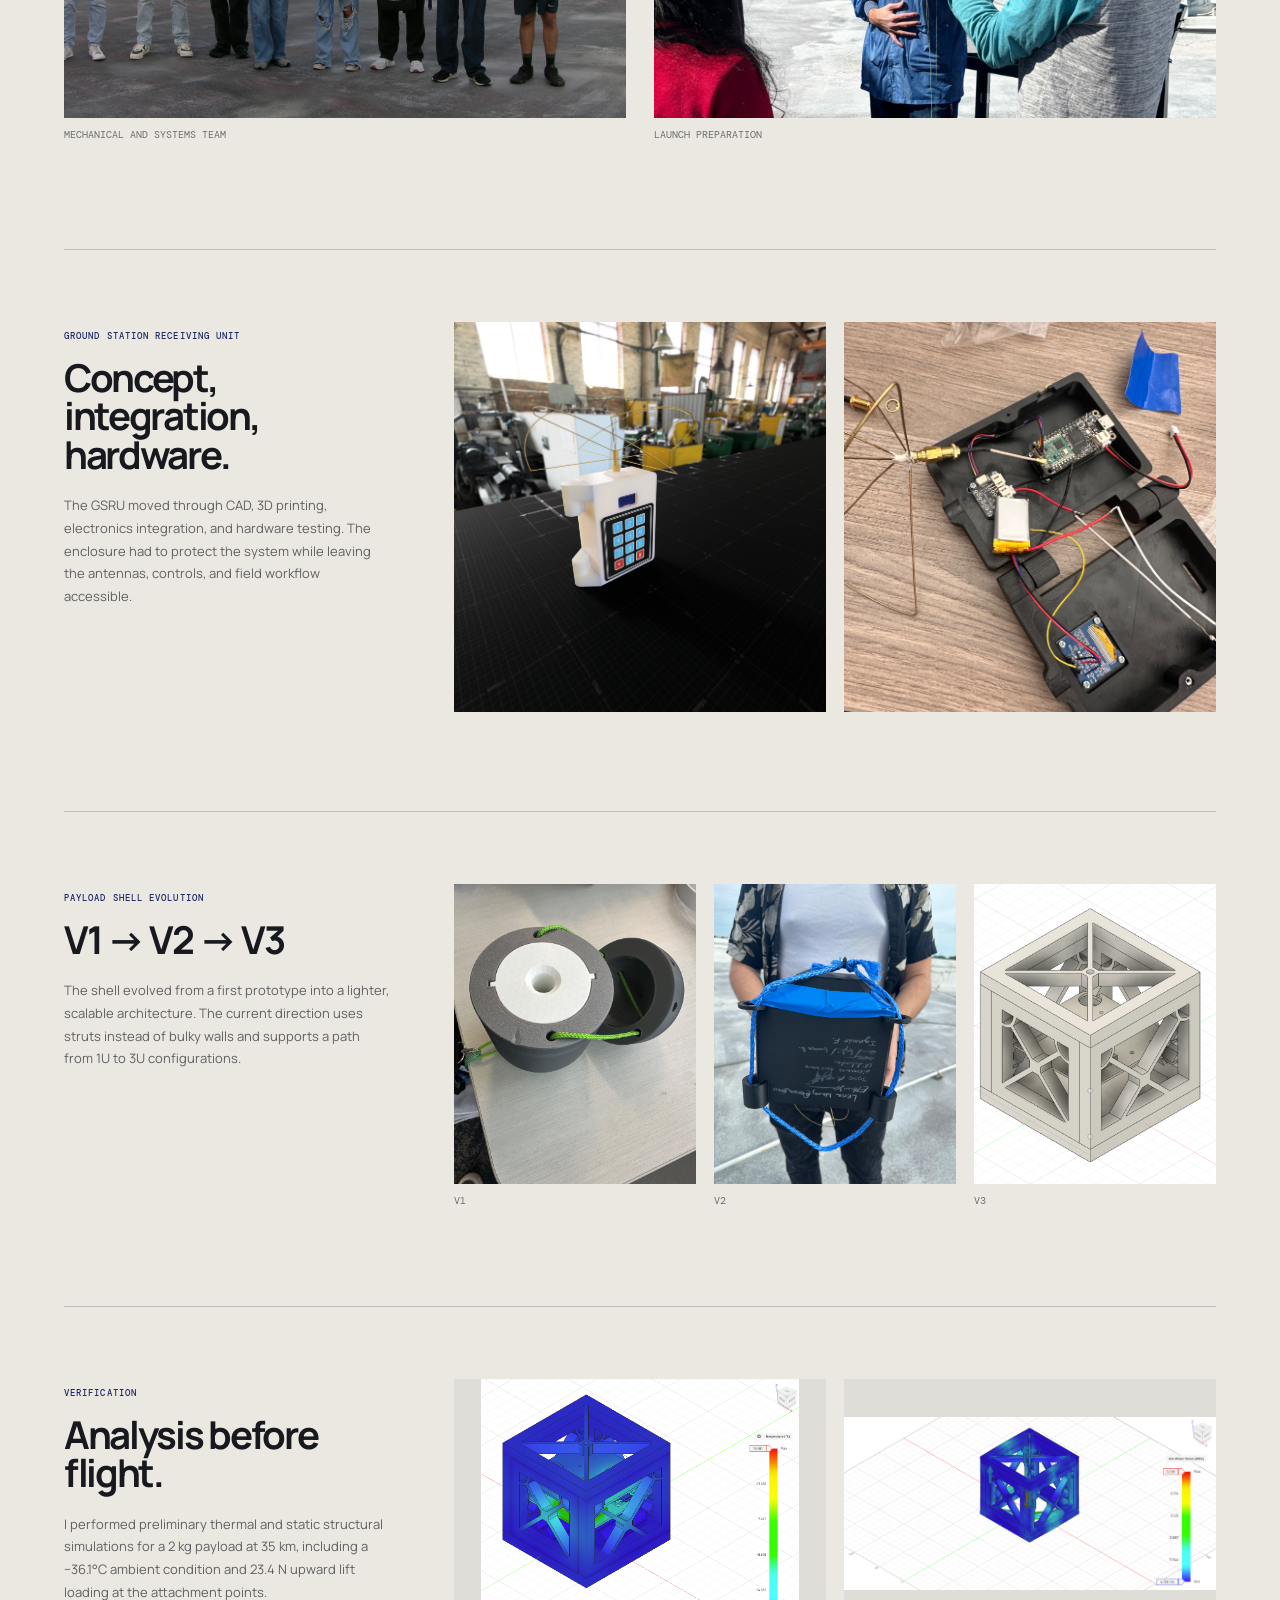
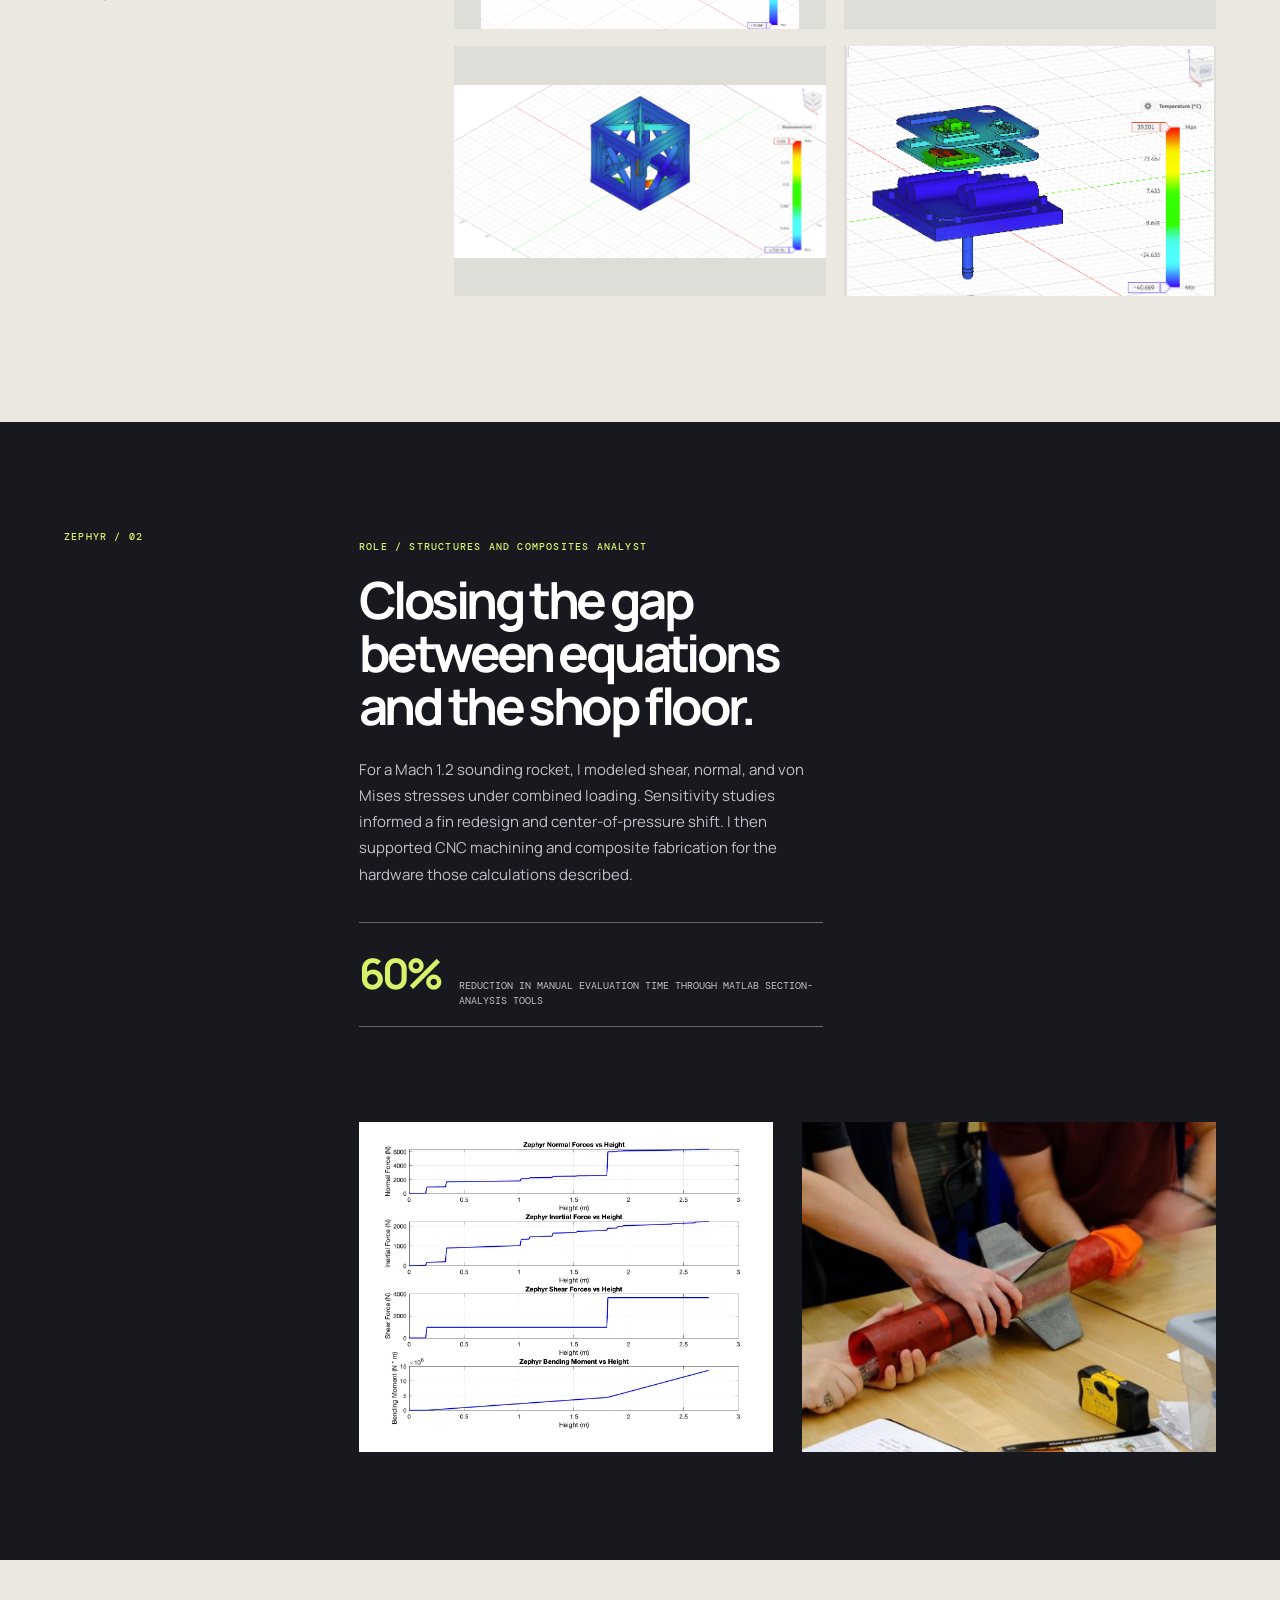
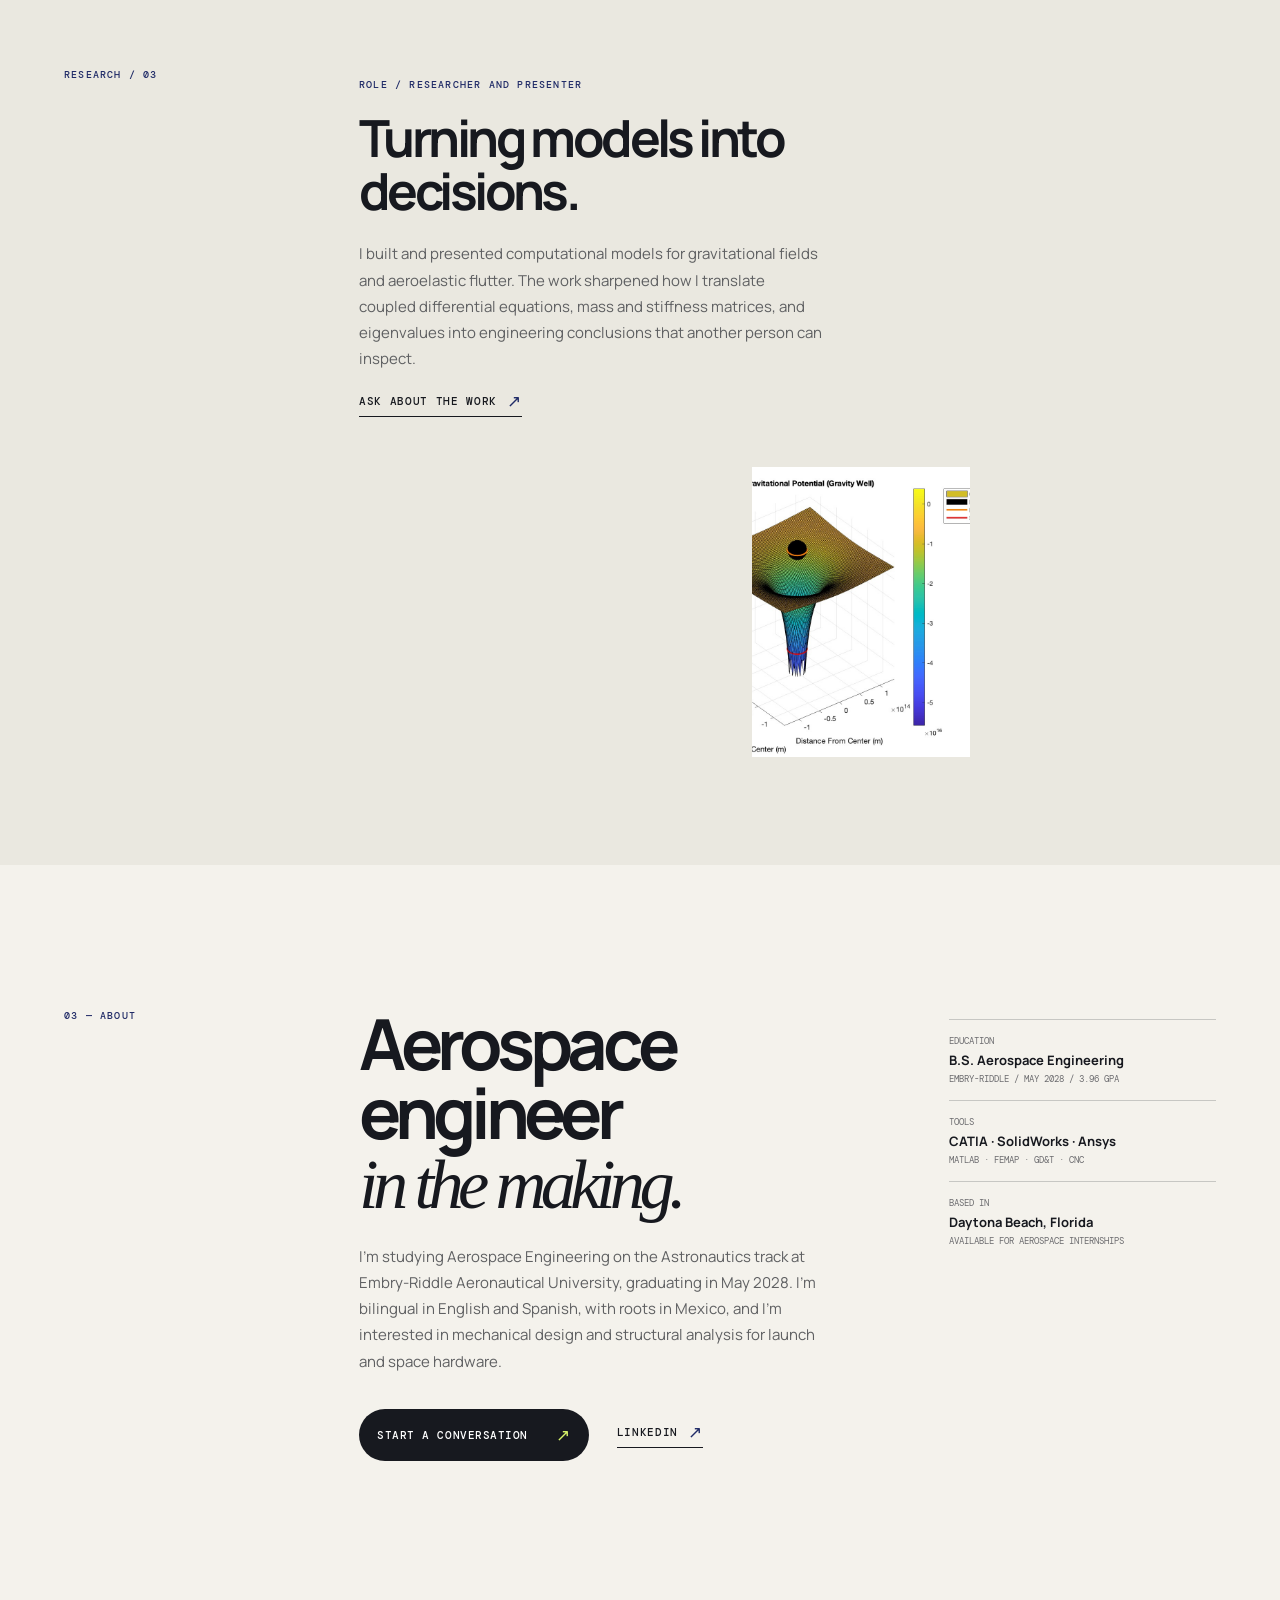
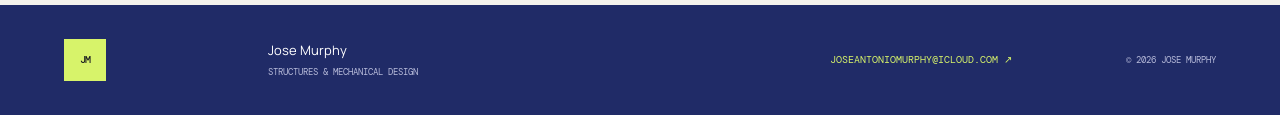
==== commit aa17799a: "Add files via upload" ====
--- a/index.html
+++ b/index.html
@@ -6,6 +6,7 @@
   <meta name="description" content="Jose Murphy is an aerospace engineering student focused on structural analysis, mechanical design, and flight hardware.">
   <title>Jose Murphy | Aerospace Engineering</title>
   <link rel="stylesheet" href="styles.css">
+  <link rel="stylesheet" href="minerva.css">
 </head>
 <body>
   <header class="site-header">
@@ -63,7 +64,7 @@
       </article>
     </section>
 
-    <section class="detail-section" id="minerva-detail"><div class="section-grid detail-grid"><div class="section-label">Minerva / 01</div><div class="detail-copy"><p class="eyebrow">Role / Mechanical team lead</p><h2>Designing the ground segment and the payload shell.</h2><p class="body-copy">Minerva is a reusable, low-cost platform for testing CubeSat payloads before orbital launch. I designed the Ground Station Receiving Unit from concept through PDR, integrating antennas, radios, sensors, and electronics into a mission-tested communications device.</p><div class="detail-columns"><div><span class="mini-label">Design work</span><p>CATIA V5 · Fusion 360 · Inventor<br>GD&T · rapid prototyping · PDR</p></div><div><span class="mini-label">Verification</span><p>Thermal analysis at −36.1°C<br>Static structural analysis · telemetry</p></div></div></div><div class="detail-gallery"><img src="assets/minerva-gsru-layout.jpg" alt="Ground station receiving unit CAD layout"><img src="assets/minerva-thermal.png" alt="Thermal simulation of Minerva payload electronics"></div></div></section>
+    <section class="detail-section" id="minerva-detail"><div class="section-grid detail-grid"><div class="section-label">Minerva / 01</div><div class="detail-copy"><p class="eyebrow">Role / Mechanical team lead</p><h2>Designing the ground segment and the payload shell.</h2><p class="body-copy">Minerva is a reusable, low-cost platform for testing CubeSat payloads before orbital launch. I designed the Ground Station Receiving Unit from concept through PDR, integrating antennas, radios, sensors, and electronics into a mission-tested communications device.</p><div class="detail-columns"><div><span class="mini-label">Design work</span><p>CATIA V5 · Fusion 360 · Inventor<br>GD&T · rapid prototyping · PDR</p></div><div><span class="mini-label">Verification</span><p>Thermal analysis at −36.1°C<br>Static structural analysis · telemetry</p></div></div></div><div class="detail-gallery"><img src="assets/minerva-gsru-layout.jpg" alt="Ground station receiving unit CAD layout"><img src="assets/minerva-thermal.png" alt="Thermal simulation of Minerva payload electronics"></div><div class="minerva-case-study"><div class="case-study-heading"><span class="mini-label">The work in context</span><h3>From launch day<br><em>back to the model.</em></h3><p class="body-copy">Every design decision on Minerva has to survive a practical loop: build it, integrate it, fly it, and use the evidence to improve the next iteration.</p></div><div class="case-study-hero"><img src="assets/minerva-second-launch.jpg" alt="Minerva weather balloon launch"><span>Second high-altitude campaign</span></div><div class="case-study-duo"><figure><img src="assets/minerva-team.jpg" alt="Minerva mechanical team after a launch"><figcaption>Mechanical and systems team</figcaption></figure><figure><img src="assets/minerva-first-launch.jpg" alt="Team preparing the Minerva balloon for launch"><figcaption>Launch preparation</figcaption></figure></div><div class="case-study-block"><div><span class="mini-label">Ground station receiving unit</span><h4>Concept, integration, hardware.</h4><p class="body-copy">The GSRU moved through CAD, 3D printing, electronics integration, and hardware testing. The enclosure had to protect the system while leaving the antennas, controls, and field workflow accessible.</p></div><div class="case-study-image-pair"><img src="assets/minerva-gsru-render.png" alt="Closed-box render of the Ground Station Receiving Unit"><img src="assets/minerva-gsru-hardware.jpg" alt="Ground Station Receiving Unit hardware prototype"></div></div><div class="case-study-block reverse"><div><span class="mini-label">Payload shell evolution</span><h4>V1 → V2 → V3</h4><p class="body-copy">The shell evolved from a first prototype into a lighter, scalable architecture. The current direction uses struts instead of bulky walls and supports a path from 1U to 3U configurations.</p></div><div class="shell-strip"><figure><img src="assets/minerva-shell-v1.jpg" alt="Minerva payload shell version one"><figcaption>V1</figcaption></figure><figure><img src="assets/minerva-shell-v2.jpg" alt="Minerva payload shell version two"><figcaption>V2</figcaption></figure><figure><img src="assets/minerva-shell-v3-assembly.png" alt="Minerva payload shell version three assembly"><figcaption>V3</figcaption></figure></div></div><div class="case-study-block analysis-block"><div><span class="mini-label">Verification</span><h4>Analysis before flight.</h4><p class="body-copy">I performed preliminary thermal and static structural simulations for a 2 kg payload at 35 km, including a −36.1°C ambient condition and 23.4 N upward lift loading at the attachment points.</p></div><div class="analysis-grid"><img src="assets/minerva-thermal-full.png" alt="Minerva thermal analysis"><img src="assets/minerva-von-mises-full.png" alt="Minerva von Mises stress analysis"><img src="assets/minerva-displacement.png" alt="Minerva displacement analysis"><img src="assets/minerva-thermal-electronics.png" alt="Minerva electronics thermal analysis"></div></div></div></div></section>
 
     <section class="detail-section detail-dark" id="zephyr-detail"><div class="section-grid detail-grid"><div class="section-label">Zephyr / 02</div><div class="detail-copy"><p class="eyebrow">Role / Structures and composites analyst</p><h2>Closing the gap between equations and the shop floor.</h2><p class="body-copy">For a Mach 1.2 sounding rocket, I modeled shear, normal, and von Mises stresses under combined loading. Sensitivity studies informed a fin redesign and center-of-pressure shift. I then supported CNC machining and composite fabrication for the hardware those calculations described.</p><div class="stat-callout"><strong>60%</strong><span>reduction in manual evaluation time through MATLAB section-analysis tools</span></div></div><div class="detail-gallery"><img src="assets/zephyr-analysis-1.jpeg" alt="Zephyr structural analysis plot"><img src="assets/zephyr-manufacturing.jpeg" alt="Composite manufacturing work"></div></div></section>
 
--- a/minerva.css
+++ b/minerva.css
@@ -0,0 +1,2 @@
+/* Minerva case study gallery */
+.minerva-case-study{grid-column:1 / 13;margin-top:10vh;border-top:1px solid var(--line);padding-top:8vh}.case-study-heading{display:grid;grid-template-columns:3fr 4fr 3fr;gap:2.2vw;align-items:start;margin-bottom:7vh}.case-study-heading h3{font-size:clamp(36px,4.2vw,64px);line-height:.98;letter-spacing:-.07em;margin:0}.case-study-heading h3 em{font-family:var(--serif);font-weight:400}.case-study-heading .body-copy{margin:0}.case-study-hero{height:min(68vh,720px);position:relative;margin-bottom:2.2vw}.case-study-hero img{filter:saturate(.8)}.case-study-hero span{position:absolute;left:18px;bottom:18px;padding:8px 10px;background:var(--lime);font:500 10px var(--mono);text-transform:uppercase}.case-study-duo{display:grid;grid-template-columns:1fr 1fr;gap:2.2vw;margin-bottom:12vh}.case-study-duo figure,.shell-strip figure{margin:0}.case-study-duo img{height:440px}.case-study-duo figcaption,.shell-strip figcaption{font:10px var(--mono);text-transform:uppercase;color:var(--muted);padding-top:10px}.case-study-block{display:grid;grid-template-columns:3fr 7fr;gap:5vw;align-items:start;border-top:1px solid var(--line);padding:8vh 0 11vh}.case-study-block h4{font-size:clamp(28px,3vw,45px);line-height:1;letter-spacing:-.06em;margin:14px 0 20px}.case-study-block .body-copy{font-size:13px}.case-study-image-pair{display:grid;grid-template-columns:1fr 1fr;gap:1.4vw}.case-study-image-pair img{height:390px;background:#d8d6ce}.shell-strip{display:grid;grid-template-columns:repeat(3,1fr);gap:1.4vw}.shell-strip img{height:300px;background:#deddd7}.analysis-block{padding-bottom:2vh}.analysis-grid{display:grid;grid-template-columns:1fr 1fr;gap:1.4vw}.analysis-grid img{height:250px;background:#deddd7;object-fit:contain}.detail-dark .case-study-heading .body-copy,.detail-dark .case-study-block .body-copy{color:#bfc1ca}@media(max-width:800px){.minerva-case-study{margin-top:70px;padding-top:60px}.case-study-heading{display:block;margin-left:13vw;margin-bottom:50px}.case-study-heading h3{margin:18px 0 20px;font-size:13vw}.case-study-hero{height:60vh}.case-study-duo{display:block;margin-left:13vw;width:87vw;margin-bottom:75px}.case-study-duo figure+figure{margin-top:30px}.case-study-duo img{height:300px}.case-study-block{display:block;margin-left:13vw;width:87vw;padding:55px 0 70px}.case-study-image-pair{margin-top:35px}.case-study-image-pair img{height:240px}.shell-strip{margin-top:35px}.shell-strip img{height:190px}.analysis-grid{margin-top:35px}.analysis-grid img{height:160px}}
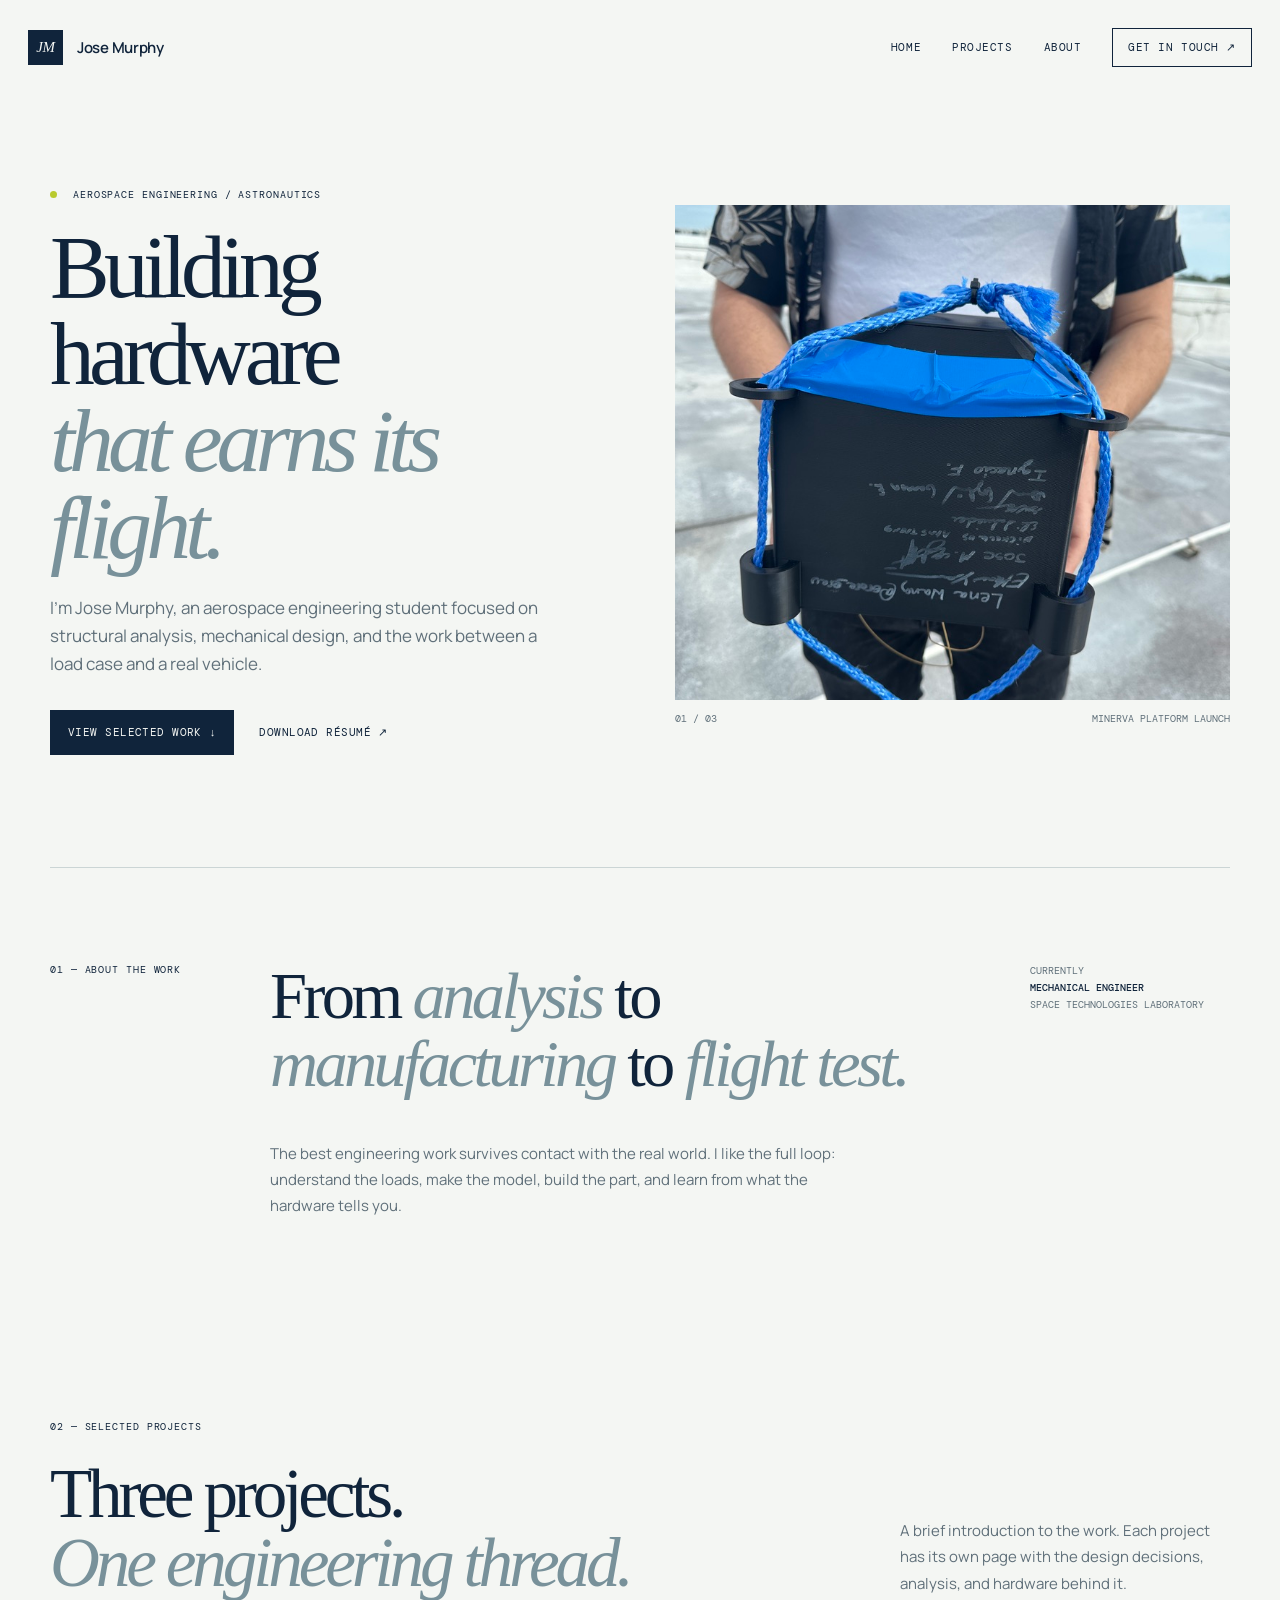
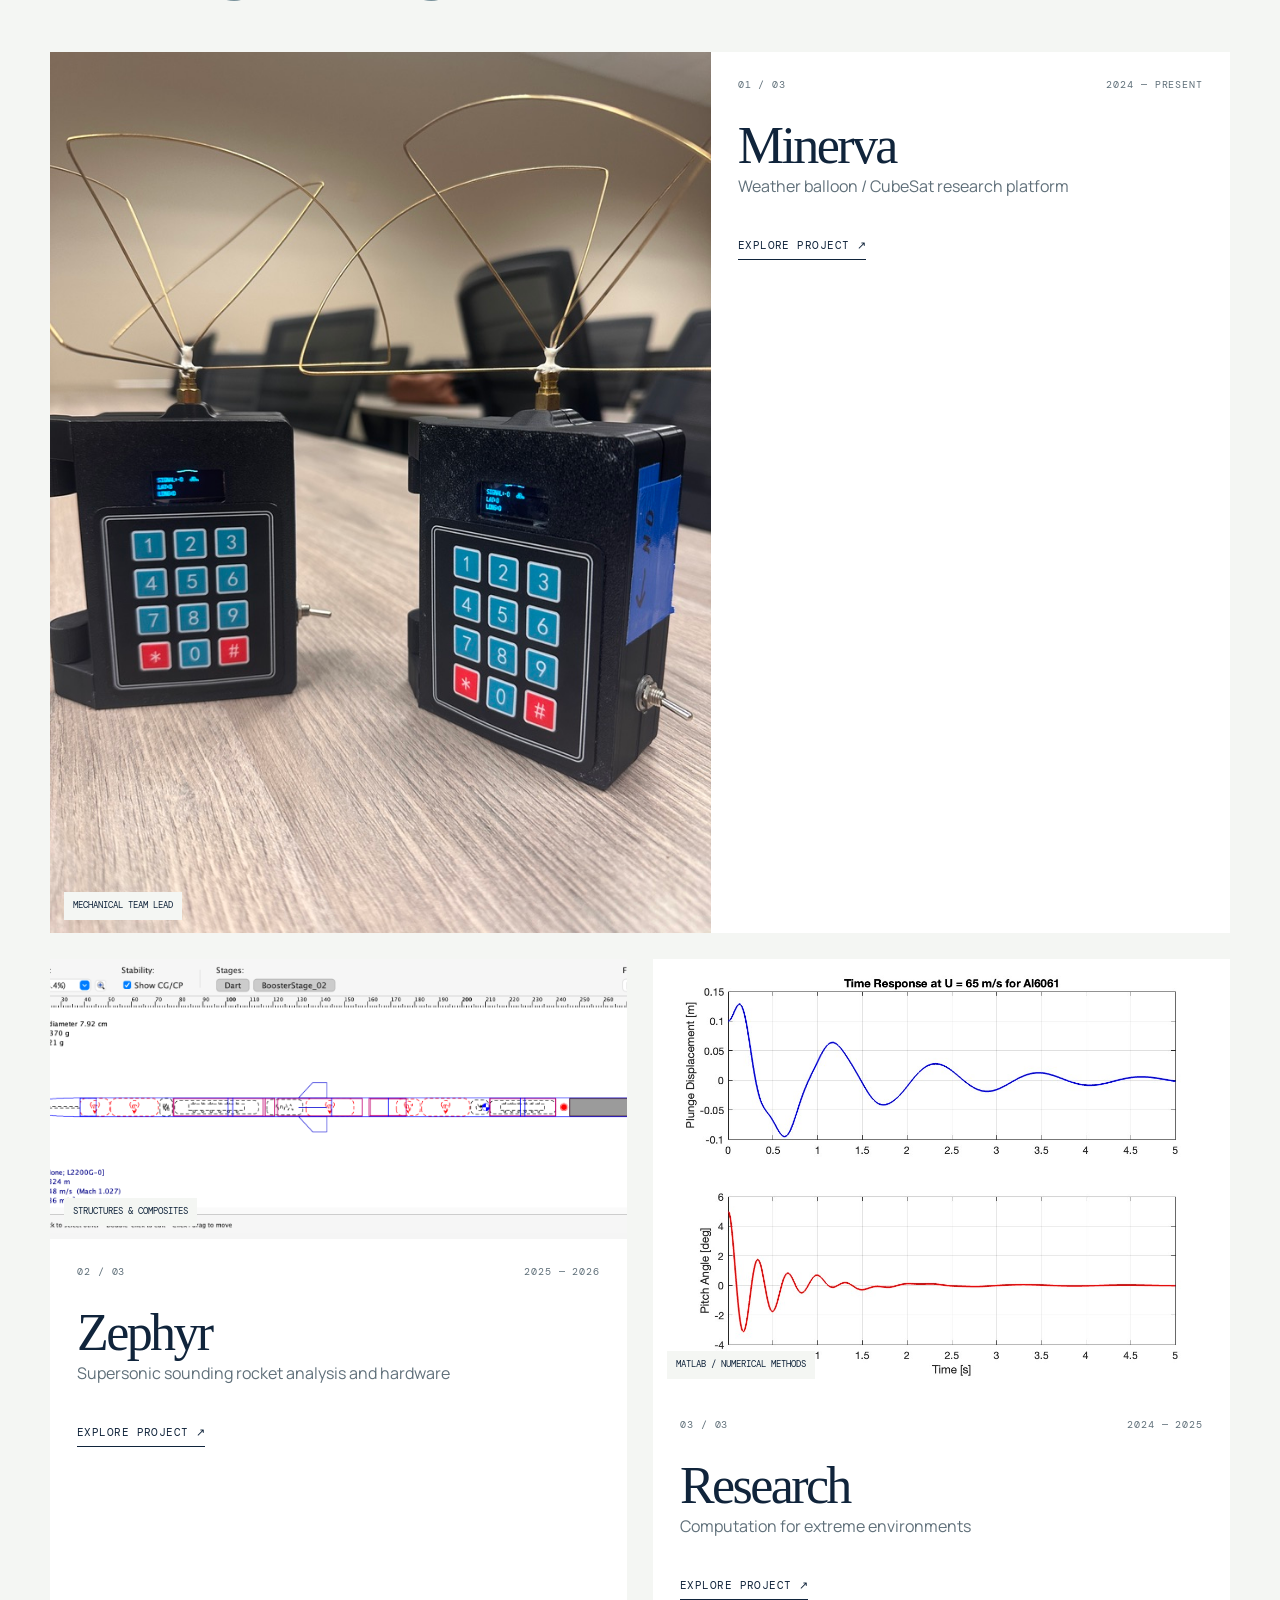
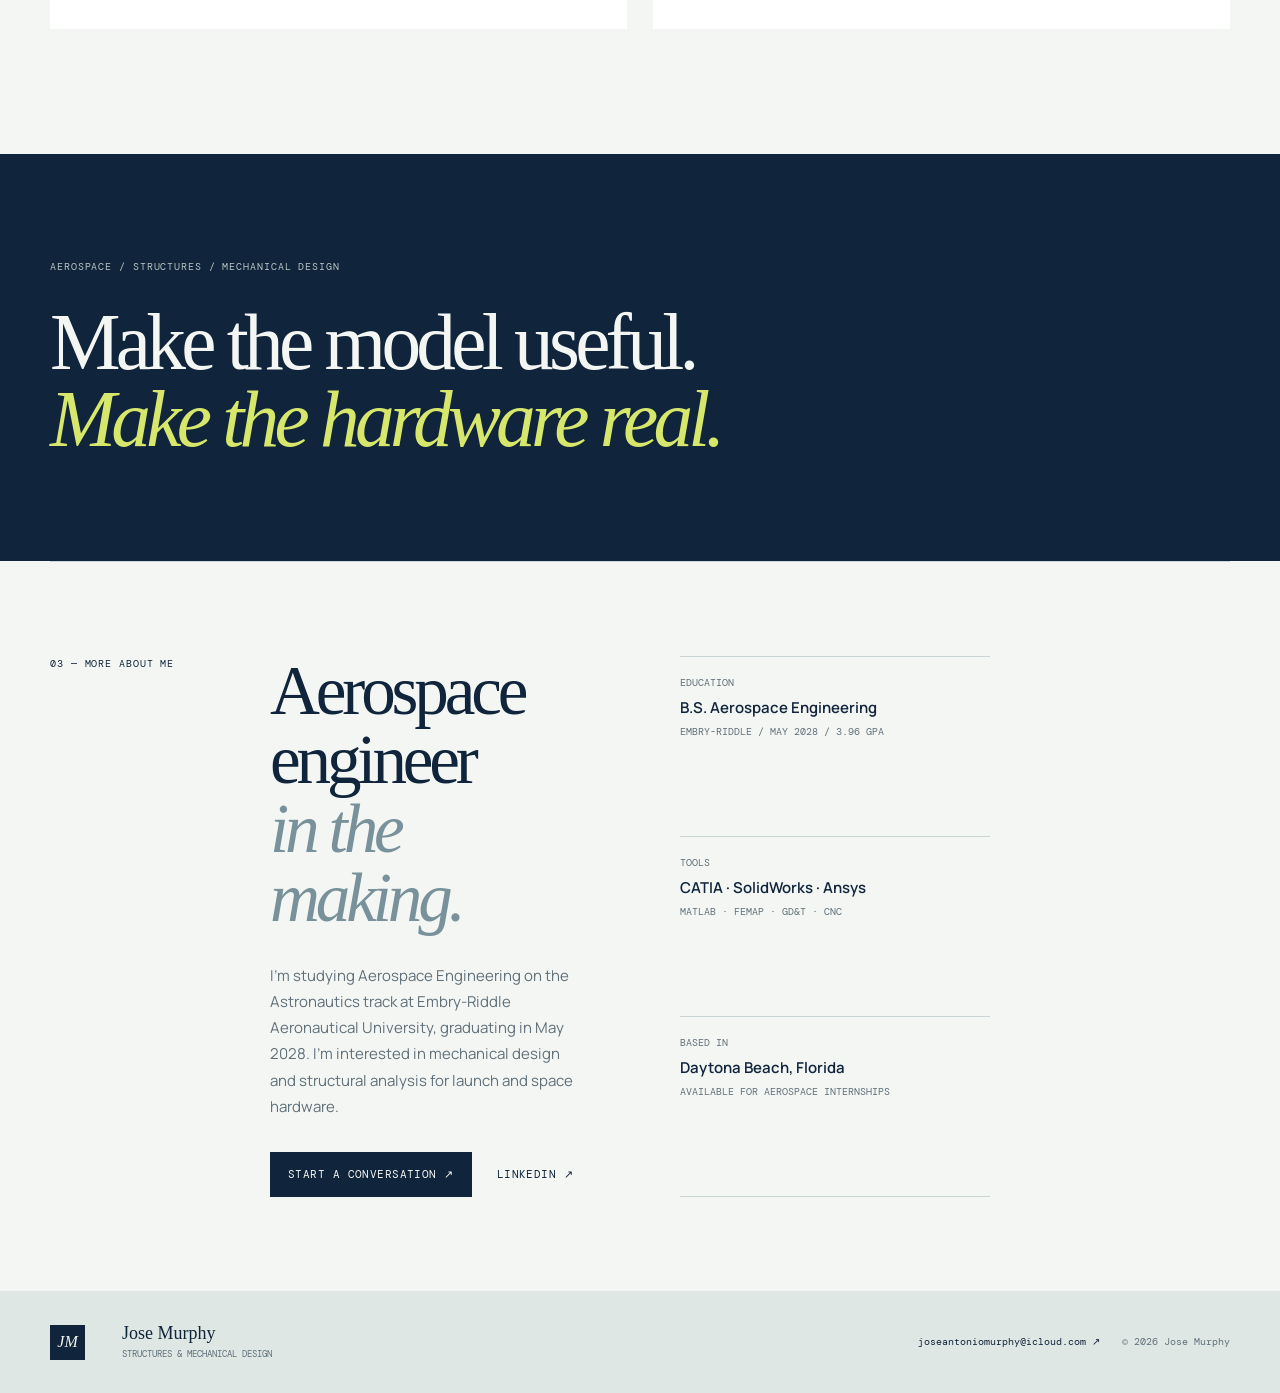
==== commit f0cc8fcd: "Add files via upload" ====
--- a/index.html
+++ b/index.html
@@ -5,75 +5,50 @@
   <meta name="viewport" content="width=device-width, initial-scale=1">
   <meta name="description" content="Jose Murphy is an aerospace engineering student focused on structural analysis, mechanical design, and flight hardware.">
   <title>Jose Murphy | Aerospace Engineering</title>
-  <link rel="stylesheet" href="styles.css">
-  <link rel="stylesheet" href="minerva.css">
+  <link rel="stylesheet" href="portfolio.css">
 </head>
 <body>
   <header class="site-header">
-    <a class="wordmark" href="#top" aria-label="Jose Murphy home"><span>JM</span><b>Jose Murphy</b></a>
+    <a class="brand" href="index.html" aria-label="Jose Murphy home"><span>JM</span><b>Jose Murphy</b></a>
+    <button class="menu-button" aria-expanded="false">Menu</button>
     <nav class="nav" aria-label="Primary navigation">
-      <a href="#work">Work</a><a href="#approach">Approach</a><a href="#about">About</a><a class="nav-cta" href="mailto:joseantoniomurphy@icloud.com">Get in touch <span>↗</span></a>
+      <a href="index.html">Home</a><a href="#projects">Projects</a><a href="#about">About</a><a class="nav-cta" href="mailto:joseantoniomurphy@icloud.com">Get in touch ↗</a>
     </nav>
-    <button class="menu-button" aria-label="Open menu" aria-expanded="false">Menu</button>
   </header>
 
-  <main id="top">
-    <section class="hero section-grid">
+  <main>
+    <section class="home-hero page-wrap">
       <div class="hero-copy">
         <p class="eyebrow"><span class="signal-dot"></span> Aerospace engineering / Astronautics</p>
-        <h1>I build hardware<br><em>that earns its flight.</em></h1>
-        <p class="hero-lede">I’m Jose Murphy, an aerospace engineering student at Embry-Riddle focused on structural analysis, mechanical design, and the work between a load case and a real vehicle.</p>
-        <div class="hero-actions"><a class="button button-dark" href="#work">View selected work <span>↓</span></a><a class="text-link" href="assets/Jose-Murphy-Resume.pdf" target="_blank">Download résumé <span>↗</span></a></div>
+        <h1>Building hardware<br><em>that earns its flight.</em></h1>
+        <p class="lede">I’m Jose Murphy, an aerospace engineering student focused on structural analysis, mechanical design, and the work between a load case and a real vehicle.</p>
+        <div class="button-row"><a class="button button-dark" href="#projects">View selected work ↓</a><a class="text-link" href="assets/Jose-Murphy-Resume.pdf" target="_blank" rel="noreferrer">Download résumé ↗</a></div>
       </div>
-      <div class="hero-visual" aria-label="Minerva weather balloon launch photograph">
-        <div class="hero-image-wrap"><img src="assets/minerva-launch.jpeg" alt="A weather balloon launch at the edge of a field"></div>
-        <div class="hero-caption"><span>01 / 03</span><span>Minerva platform launch</span></div>
-      </div>
-      <div class="hero-index">DAYTONA BEACH, FL<br>ERHAE · 2028</div>
+      <figure class="hero-visual"><img src="assets/minerva-launch.jpeg" alt="A Minerva weather balloon launch at the edge of a field"><figcaption><span>01 / 03</span><span>Minerva platform launch</span></figcaption></figure>
     </section>
 
-    <section class="statement section-grid" id="approach">
-      <div class="section-label">01 — Approach</div>
-      <div class="statement-body"><p class="display-text">From <span>analysis</span> to<br><span>manufacturing</span> to<br><span>flight test.</span></p><p class="body-copy">The best engineering work survives contact with the real world. I like the full loop: understand the loads, make the model, build the part, and learn from what the hardware tells you.</p></div>
-      <div class="statement-aside">CURRENTLY<br><strong>Mechanical Engineer</strong><br>Space Technologies Laboratory</div>
+    <section class="home-intro page-wrap" id="about">
+      <div class="section-label">01 — About the work</div>
+      <div class="intro-content"><p class="display-text">From <span>analysis</span> to <span>manufacturing</span> to <span>flight test.</span></p><p class="body-copy">The best engineering work survives contact with the real world. I like the full loop: understand the loads, make the model, build the part, and learn from what the hardware tells you.</p></div>
+      <aside class="intro-aside">CURRENTLY<br><strong>Mechanical Engineer</strong><br>Space Technologies Laboratory</aside>
     </section>
 
-    <section class="work section-grid" id="work">
-      <div class="section-label">02 — Selected work</div>
-      <div class="work-intro"><h2>Projects with<br><em>something at stake.</em></h2><p class="body-copy">A selection of student-led aerospace projects, engineering analysis, and research.</p></div>
-
-      <article class="project project-featured reveal">
-        <div class="project-meta"><span>01 / 03</span><span>2024 — Present</span></div>
-        <div class="project-title"><h3>Minerva</h3><p>Weather balloon / CubeSat research platform</p></div>
-        <div class="project-image"><img src="assets/minerva-gsru.jpeg" alt="The Minerva ground station receiving unit in a workshop"><span class="image-tag">Mechanical team lead</span></div>
-        <div class="project-details"><p class="project-kicker">A modular testbed for CubeSat payloads</p><p class="body-copy">I lead a 10-person mechanical team building a high-altitude platform for rapid payload testing. My work spans a 1U payload shell, the Ground Station Receiving Unit, engineering drawings, integration, and flight campaigns.</p><div class="metric-row"><div><strong>80 g</strong><span>current shell mass</span></div><div><strong>35 km</strong><span>design altitude</span></div><div><strong>1U → 3U</strong><span>scalable architecture</span></div></div><a class="text-link" href="#minerva-detail">Explore project <span>↓</span></a></div>
-      </article>
-
-      <article class="project project-split reveal">
-        <div class="project-meta"><span>02 / 03</span><span>2025 — 2026</span></div>
-        <div class="project-title"><h3>Zephyr</h3><p>Supersonic sounding rocket</p></div>
-        <div class="project-image"><img src="assets/zephyr-cad.png" alt="CAD view of the Zephyr sounding rocket"><span class="image-tag">Structures & composites</span></div>
-        <div class="project-details"><p class="project-kicker">Analysis that changed the design</p><p class="body-copy">I built MATLAB section-analysis tools for combined aerodynamic, propulsion, and inertial loading, then used the results to guide a fin redesign and CNC-machined bulkhead design.</p><div class="tool-list"><span>MATLAB</span><span>FEMAP</span><span>CNC</span><span>Composites</span></div><a class="text-link" href="#zephyr-detail">Explore project <span>↓</span></a></div>
-      </article>
-
-      <article class="project project-split project-research reveal">
-        <div class="project-meta"><span>03 / 03</span><span>2024 — 2025</span></div>
-        <div class="project-title"><h3>Research</h3><p>Computation for extreme environments</p></div>
-        <div class="project-image"><img src="assets/research-flutter-1.jpeg" alt="Flutter simulation plots showing decaying oscillations"><span class="image-tag">MATLAB / numerical methods</span></div>
-        <div class="project-details"><p class="project-kicker">Making complex physics legible</p><p class="body-copy">From modeling the gravitational field of M87* to a 2-DOF aeroelastic flutter simulation, I use computation to connect governing equations with physical behavior.</p><div class="tool-list"><span>State space</span><span>Eigenvalues</span><span>Vector calculus</span></div><a class="text-link" href="#research-detail">Explore project <span>↓</span></a></div>
-      </article>
+    <section class="projects page-wrap" id="projects">
+      <div class="section-label">02 — Selected projects</div>
+      <div class="section-heading"><h2>Three projects.<br><em>One engineering thread.</em></h2><p class="body-copy">A brief introduction to the work. Each project has its own page with the design decisions, analysis, and hardware behind it.</p></div>
+      <div class="project-list">
+        <a class="project-card project-card-featured" href="minerva.html"><div class="project-card-image"><img src="assets/minerva-gsru.jpeg" alt="Minerva ground station receiving unit in a workshop"><span class="image-tag">Mechanical team lead</span></div><div class="project-card-copy"><div class="project-meta"><span>01 / 03</span><span>2024 — Present</span></div><h3>Minerva</h3><p>Weather balloon / CubeSat research platform</p><span class="card-link">Explore project ↗</span></div></a>
+        <a class="project-card" href="zephyr.html"><div class="project-card-image"><img src="assets/zephyr-cad.png" alt="CAD view of the Zephyr sounding rocket"><span class="image-tag">Structures & composites</span></div><div class="project-card-copy"><div class="project-meta"><span>02 / 03</span><span>2025 — 2026</span></div><h3>Zephyr</h3><p>Supersonic sounding rocket analysis and hardware</p><span class="card-link">Explore project ↗</span></div></a>
+        <a class="project-card" href="research.html"><div class="project-card-image"><img src="assets/research-flutter-1.jpeg" alt="Flutter simulation plots showing decaying oscillations"><span class="image-tag">MATLAB / numerical methods</span></div><div class="project-card-copy"><div class="project-meta"><span>03 / 03</span><span>2024 — 2025</span></div><h3>Research</h3><p>Computation for extreme environments</p><span class="card-link">Explore project ↗</span></div></a>
+      </div>
     </section>
 
-    <section class="detail-section" id="minerva-detail"><div class="section-grid detail-grid"><div class="section-label">Minerva / 01</div><div class="detail-copy"><p class="eyebrow">Role / Mechanical team lead</p><h2>Designing the ground segment and the payload shell.</h2><p class="body-copy">Minerva is a reusable, low-cost platform for testing CubeSat payloads before orbital launch. I designed the Ground Station Receiving Unit from concept through PDR, integrating antennas, radios, sensors, and electronics into a mission-tested communications device.</p><div class="detail-columns"><div><span class="mini-label">Design work</span><p>CATIA V5 · Fusion 360 · Inventor<br>GD&T · rapid prototyping · PDR</p></div><div><span class="mini-label">Verification</span><p>Thermal analysis at −36.1°C<br>Static structural analysis · telemetry</p></div></div></div><div class="detail-gallery"><img src="assets/minerva-gsru-layout.jpg" alt="Ground station receiving unit CAD layout"><img src="assets/minerva-thermal.png" alt="Thermal simulation of Minerva payload electronics"></div><div class="minerva-case-study"><div class="case-study-heading"><span class="mini-label">The work in context</span><h3>From launch day<br><em>back to the model.</em></h3><p class="body-copy">Every design decision on Minerva has to survive a practical loop: build it, integrate it, fly it, and use the evidence to improve the next iteration.</p></div><div class="case-study-hero"><img src="assets/minerva-second-launch.jpg" alt="Minerva weather balloon launch"><span>Second high-altitude campaign</span></div><div class="case-study-duo"><figure><img src="assets/minerva-team.jpg" alt="Minerva mechanical team after a launch"><figcaption>Mechanical and systems team</figcaption></figure><figure><img src="assets/minerva-first-launch.jpg" alt="Team preparing the Minerva balloon for launch"><figcaption>Launch preparation</figcaption></figure></div><div class="case-study-block"><div><span class="mini-label">Ground station receiving unit</span><h4>Concept, integration, hardware.</h4><p class="body-copy">The GSRU moved through CAD, 3D printing, electronics integration, and hardware testing. The enclosure had to protect the system while leaving the antennas, controls, and field workflow accessible.</p></div><div class="case-study-image-pair"><img src="assets/minerva-gsru-render.png" alt="Closed-box render of the Ground Station Receiving Unit"><img src="assets/minerva-gsru-hardware.jpg" alt="Ground Station Receiving Unit hardware prototype"></div></div><div class="case-study-block reverse"><div><span class="mini-label">Payload shell evolution</span><h4>V1 → V2 → V3</h4><p class="body-copy">The shell evolved from a first prototype into a lighter, scalable architecture. The current direction uses struts instead of bulky walls and supports a path from 1U to 3U configurations.</p></div><div class="shell-strip"><figure><img src="assets/minerva-shell-v1.jpg" alt="Minerva payload shell version one"><figcaption>V1</figcaption></figure><figure><img src="assets/minerva-shell-v2.jpg" alt="Minerva payload shell version two"><figcaption>V2</figcaption></figure><figure><img src="assets/minerva-shell-v3-assembly.png" alt="Minerva payload shell version three assembly"><figcaption>V3</figcaption></figure></div></div><div class="case-study-block analysis-block"><div><span class="mini-label">Verification</span><h4>Analysis before flight.</h4><p class="body-copy">I performed preliminary thermal and static structural simulations for a 2 kg payload at 35 km, including a −36.1°C ambient condition and 23.4 N upward lift loading at the attachment points.</p></div><div class="analysis-grid"><img src="assets/minerva-thermal-full.png" alt="Minerva thermal analysis"><img src="assets/minerva-von-mises-full.png" alt="Minerva von Mises stress analysis"><img src="assets/minerva-displacement.png" alt="Minerva displacement analysis"><img src="assets/minerva-thermal-electronics.png" alt="Minerva electronics thermal analysis"></div></div></div></div></section>
+    <section class="home-band"><div class="page-wrap band-inner"><p class="eyebrow">Aerospace / Structures / Mechanical design</p><h2>Make the model useful.<br><em>Make the hardware real.</em></h2></div></section>
 
-    <section class="detail-section detail-dark" id="zephyr-detail"><div class="section-grid detail-grid"><div class="section-label">Zephyr / 02</div><div class="detail-copy"><p class="eyebrow">Role / Structures and composites analyst</p><h2>Closing the gap between equations and the shop floor.</h2><p class="body-copy">For a Mach 1.2 sounding rocket, I modeled shear, normal, and von Mises stresses under combined loading. Sensitivity studies informed a fin redesign and center-of-pressure shift. I then supported CNC machining and composite fabrication for the hardware those calculations described.</p><div class="stat-callout"><strong>60%</strong><span>reduction in manual evaluation time through MATLAB section-analysis tools</span></div></div><div class="detail-gallery"><img src="assets/zephyr-analysis-1.jpeg" alt="Zephyr structural analysis plot"><img src="assets/zephyr-manufacturing.jpeg" alt="Composite manufacturing work"></div></div></section>
-
-    <section class="detail-section" id="research-detail"><div class="section-grid detail-grid"><div class="section-label">Research / 03</div><div class="detail-copy"><p class="eyebrow">Role / Researcher and presenter</p><h2>Turning models into decisions.</h2><p class="body-copy">I built and presented computational models for gravitational fields and aeroelastic flutter. The work sharpened how I translate coupled differential equations, mass and stiffness matrices, and eigenvalues into engineering conclusions that another person can inspect.</p><a class="text-link" href="mailto:joseantoniomurphy@icloud.com?subject=Research%20portfolio">Ask about the work <span>↗</span></a></div><div class="detail-gallery single-gallery"><img src="assets/research-m87-1.jpeg" alt="M87 star gravitational field visualization"></div></div></section>
-
-    <section class="about section-grid" id="about"><div class="section-label">03 — About</div><div class="about-copy"><h2>Aerospace engineer<br><em>in the making.</em></h2><p class="body-copy">I’m studying Aerospace Engineering on the Astronautics track at Embry-Riddle Aeronautical University, graduating in May 2028. I’m bilingual in English and Spanish, with roots in Mexico, and I’m interested in mechanical design and structural analysis for launch and space hardware.</p><div class="about-links"><a class="button button-dark" href="mailto:joseantoniomurphy@icloud.com">Start a conversation <span>↗</span></a><a class="text-link" href="https://www.linkedin.com/in/joseamurphy" target="_blank" rel="noreferrer">LinkedIn <span>↗</span></a></div></div><div class="about-facts"><div><span>Education</span><strong>B.S. Aerospace Engineering</strong><small>Embry-Riddle / May 2028 / 3.96 GPA</small></div><div><span>Tools</span><strong>CATIA · SolidWorks · Ansys</strong><small>MATLAB · FEMAP · GD&T · CNC</small></div><div><span>Based in</span><strong>Daytona Beach, Florida</strong><small>Available for aerospace internships</small></div></div></section>
+    <section class="about page-wrap"><div class="section-label">03 — More about me</div><div class="about-grid"><div><h2>Aerospace engineer<br><em>in the making.</em></h2><p class="body-copy">I’m studying Aerospace Engineering on the Astronautics track at Embry-Riddle Aeronautical University, graduating in May 2028. I’m interested in mechanical design and structural analysis for launch and space hardware.</p><div class="button-row"><a class="button button-dark" href="mailto:joseantoniomurphy@icloud.com">Start a conversation ↗</a><a class="text-link" href="https://www.linkedin.com/in/joseamurphy" target="_blank" rel="noreferrer">LinkedIn ↗</a></div></div><div class="facts"><div><span>Education</span><strong>B.S. Aerospace Engineering</strong><small>Embry-Riddle / May 2028 / 3.96 GPA</small></div><div><span>Tools</span><strong>CATIA · SolidWorks · Ansys</strong><small>MATLAB · FEMAP · GD&T · CNC</small></div><div><span>Based in</span><strong>Daytona Beach, Florida</strong><small>Available for aerospace internships</small></div></div></div></section>
   </main>
 
-  <footer class="site-footer"><div class="footer-mark">JM</div><p>Jose Murphy<br><span>Structures & mechanical design</span></p><a href="mailto:joseantoniomurphy@icloud.com">joseantoniomurphy@icloud.com ↗</a><small>© 2026 Jose Murphy</small></footer>
-  <script src="script.js"></script>
+  <footer class="site-footer"><div class="page-wrap footer-inner"><div class="footer-mark">JM</div><p>Jose Murphy<br><span>Structures & mechanical design</span></p><a href="mailto:joseantoniomurphy@icloud.com">joseantoniomurphy@icloud.com ↗</a><small>© 2026 Jose Murphy</small></div></footer>
+  <script src="portfolio.js"></script>
 </body>
 </html>
--- a/portfolio.css
+++ b/portfolio.css
@@ -0,0 +1,9 @@
+@import url('https://fonts.googleapis.com/css2?family=DM+Mono:wght@400;500&family=Manrope:wght@400;500;600;700&display=swap');
+
+:root{--ink:#10243b;--navy:#10243b;--paper:#f4f6f3;--white:#fff;--soft:#e7ece9;--line:#cbd5d5;--muted:#60707a;--lime:#d7e76c;--serif:Georgia,'Times New Roman',serif;--sans:Manrope,Arial,sans-serif;--mono:'DM Mono',monospace}
+*{box-sizing:border-box}html{scroll-behavior:smooth}body{margin:0;background:var(--paper);color:var(--ink);font-family:var(--sans);line-height:1.55}img{display:block;width:100%;height:auto}a{color:inherit;text-decoration:none}.page-wrap{width:min(1180px,calc(100% - 56px));margin-inline:auto}.site-header{position:relative;z-index:5;display:flex;align-items:center;justify-content:space-between;width:min(1320px,calc(100% - 56px));margin:auto;padding:28px 0}.brand{display:flex;gap:14px;align-items:center;font-size:15px;letter-spacing:-.02em}.brand span,.footer-mark{display:grid;place-items:center;width:35px;height:35px;background:var(--navy);color:var(--paper);font-family:var(--serif);font-style:italic}.brand b{font-weight:600}.nav{display:flex;align-items:center;gap:31px;font-family:var(--mono);font-size:11px;text-transform:uppercase;letter-spacing:.05em}.nav a{border-bottom:1px solid transparent}.nav a:hover{border-color:var(--ink)}.nav-cta{padding:10px 15px;border:1px solid var(--ink)!important}.menu-button{display:none;border:0;background:none;font-family:var(--mono);text-transform:uppercase;font-size:11px}.eyebrow,.section-label,.project-meta,.mini-label{font-family:var(--mono);font-size:10px;line-height:1.5;letter-spacing:.09em;text-transform:uppercase}.signal-dot{display:inline-block;width:7px;height:7px;margin-right:9px;background:#b9ca2e;border-radius:50%}.home-hero{display:grid;grid-template-columns:1fr 1fr;gap:70px;align-items:center;padding:82px 0 112px}.hero-copy h1{max-width:630px;margin:22px 0;font-family:var(--serif);font-size:clamp(54px,7vw,102px);font-weight:400;line-height:.97;letter-spacing:-.065em}.hero-copy h1 em,.section-heading em,.home-band em,.about h2 em,.project-hero h1 em{font-style:italic;color:#78919a}.lede{max-width:500px;color:var(--muted);font-size:17px;line-height:1.65}.button-row{display:flex;align-items:center;gap:25px;margin-top:32px}.button{display:inline-block;padding:14px 18px;font-family:var(--mono);font-size:11px;text-transform:uppercase;letter-spacing:.04em}.button-dark{background:var(--navy);color:var(--paper)}.text-link,.card-link{font-family:var(--mono);font-size:11px;text-transform:uppercase;letter-spacing:.04em}.hero-visual{margin:0}.hero-visual img{aspect-ratio:1.12;object-fit:cover}.hero-visual figcaption{display:flex;justify-content:space-between;margin-top:11px;font-family:var(--mono);font-size:10px;text-transform:uppercase;color:var(--muted)}.home-intro,.about{display:grid;grid-template-columns:180px 1fr 200px;gap:40px;padding:94px 0;border-top:1px solid var(--line)}.intro-content{max-width:720px}.display-text{margin:0;font-family:var(--serif);font-size:clamp(40px,5.2vw,72px);line-height:1.03;letter-spacing:-.055em}.display-text span{font-style:italic;color:#78919a}.body-copy{max-width:600px;color:var(--muted);font-size:15px;line-height:1.75}.intro-content .body-copy{margin:42px 0 0}.intro-aside{font-family:var(--mono);font-size:10px;line-height:1.7;color:var(--muted);text-transform:uppercase}.intro-aside strong{color:var(--ink);font-weight:500}.projects{padding:105px 0 125px}.section-heading{display:grid;grid-template-columns:1fr 330px;gap:60px;align-items:end;margin:25px 0 55px}.section-heading h2,.about h2{margin:0;font-family:var(--serif);font-size:clamp(42px,5.4vw,76px);font-weight:400;line-height:1;letter-spacing:-.06em}.section-heading .body-copy{margin:0}.project-list{display:grid;grid-template-columns:repeat(2,1fr);gap:26px}.project-card{display:grid;grid-template-rows:auto 1fr;background:var(--white);transition:transform .2s ease,box-shadow .2s ease}.project-card:hover{transform:translateY(-4px);box-shadow:0 18px 40px #10243b18}.project-card-featured{grid-column:1/-1;grid-template-columns:1.12fr .88fr}.project-card-image{position:relative}.project-card-image img{height:100%;min-height:280px;object-fit:cover}.image-tag{position:absolute;left:14px;bottom:13px;padding:7px 9px;background:var(--paper);font-family:var(--mono);font-size:9px;text-transform:uppercase}.project-card-copy{padding:25px 27px 29px}.project-meta{display:flex;justify-content:space-between;color:var(--muted)}.project-card h3{margin:28px 0 2px;font-family:var(--serif);font-size:52px;font-weight:400;line-height:1;letter-spacing:-.05em}.project-card p{margin:0 0 32px;color:var(--muted)}.card-link{display:inline-block;border-bottom:1px solid var(--ink);padding-bottom:5px}.home-band{background:var(--navy);color:var(--paper)}.band-inner{padding:95px 0 102px}.band-inner .eyebrow{color:#b9c4c4}.home-band h2{max-width:760px;margin:30px 0 0;font-family:var(--serif);font-size:clamp(46px,6.2vw,88px);font-weight:400;line-height:.98;letter-spacing:-.06em}.home-band em{color:var(--lime)}.about-grid{display:grid;grid-template-columns:1fr 1fr;gap:100px}.about h2{margin-bottom:30px}.facts{display:grid;gap:0;border-top:1px solid var(--line)}.facts div{padding:18px 0;border-bottom:1px solid var(--line)}.facts span,.facts small{display:block;font-family:var(--mono);font-size:10px;text-transform:uppercase;color:var(--muted)}.facts strong{display:block;margin:5px 0;font-size:15px;font-weight:600}.site-footer{background:#dfe7e4}.footer-inner{display:grid;grid-template-columns:50px 1fr 1fr auto;gap:22px;align-items:center;padding:33px 0}.footer-inner p{margin:0;font-family:var(--serif);font-size:18px;line-height:1}.footer-inner p span{font-family:var(--mono);font-size:9px;text-transform:uppercase;color:var(--muted)}.footer-inner>a,.footer-inner small{font-family:var(--mono);font-size:10px}.footer-inner>a{justify-self:end}.footer-inner small{color:var(--muted)}
+
+/* project pages */
+.project-hero{display:grid;grid-template-columns:1fr 1fr;gap:70px;align-items:end;padding:75px 0 78px}.project-hero h1{margin:22px 0 25px;font-family:var(--serif);font-size:clamp(64px,9vw,130px);font-weight:400;line-height:.88;letter-spacing:-.07em}.project-hero .lede{max-width:520px}.project-hero figure{margin:0}.project-hero figure img{aspect-ratio:1.16;object-fit:cover}.project-hero figcaption{display:flex;justify-content:space-between;margin-top:11px;font-family:var(--mono);font-size:10px;text-transform:uppercase;color:var(--muted)}.project-stats{display:grid;grid-template-columns:repeat(4,1fr);gap:0;border-block:1px solid var(--line)}.project-stats div{padding:23px 20px 22px;border-right:1px solid var(--line)}.project-stats div:first-child{padding-left:0}.project-stats div:last-child{border-right:0}.project-stats strong{display:block;font-family:var(--serif);font-size:35px;font-weight:400;line-height:1}.project-stats span{display:block;margin-top:8px;font-family:var(--mono);font-size:9px;text-transform:uppercase;color:var(--muted)}.page-section{padding:92px 0;border-bottom:1px solid var(--line)}.page-section.alt{background:var(--white)}.section-layout{display:grid;grid-template-columns:180px 1fr;gap:55px}.section-layout h2{max-width:700px;margin:0 0 23px;font-family:var(--serif);font-size:clamp(39px,5vw,68px);font-weight:400;line-height:.98;letter-spacing:-.06em}.section-layout h2 em{font-style:italic;color:#78919a}.section-layout .body-copy{max-width:700px}.wide-image{margin:45px 0 0}.wide-image img{max-height:620px;object-fit:cover}.wide-image figcaption,.image-grid figcaption{margin-top:8px;font-family:var(--mono);font-size:9px;text-transform:uppercase;color:var(--muted)}.image-grid{display:grid;grid-template-columns:repeat(2,1fr);gap:18px;margin-top:45px}.image-grid figure{margin:0}.image-grid img{aspect-ratio:1.28;object-fit:cover}.image-grid .tall img{aspect-ratio:.84}.section-layout + .section-layout{margin-top:75px}.tool-list{display:flex;flex-wrap:wrap;gap:9px;margin-top:27px}.tool-list span{padding:8px 10px;border:1px solid var(--line);font-family:var(--mono);font-size:9px;text-transform:uppercase}.analysis-callout{display:grid;grid-template-columns:180px 1fr;gap:35px;align-items:center;margin-top:48px;padding:29px;background:var(--navy);color:var(--paper)}.analysis-callout strong{font-family:var(--serif);font-size:62px;font-weight:400;line-height:1}.analysis-callout p{margin:0;color:#d3dedd;font-size:14px}.dark-section{background:var(--navy);color:var(--paper)}.dark-section .section-label,.dark-section .body-copy,.dark-section .image-grid figcaption{color:#b8c7c7}.dark-section h2 em{color:var(--lime)}.dark-section .tool-list span{border-color:#49606d}.page-footer-cta{padding:88px 0;background:var(--lime)}.page-footer-cta h2{margin:20px 0 30px;font-family:var(--serif);font-size:clamp(44px,6vw,82px);font-weight:400;line-height:.95;letter-spacing:-.06em}.page-footer-cta h2 em{font-style:italic}.back-link{display:inline-block;margin-top:45px;font-family:var(--mono);font-size:10px;text-transform:uppercase;border-bottom:1px solid var(--ink);padding-bottom:6px}
+
+@media(max-width:800px){.page-wrap,.site-header{width:min(100% - 34px,620px)}.site-header{padding:20px 0}.menu-button{display:block}.nav{display:none;position:absolute;top:67px;left:0;right:0;padding:18px;background:var(--paper);border-top:1px solid var(--line);border-bottom:1px solid var(--line);flex-direction:column;align-items:flex-start;gap:18px}.nav.is-open{display:flex}.home-hero,.project-hero{grid-template-columns:1fr;gap:42px;padding:54px 0 72px}.hero-copy h1{font-size:clamp(53px,15vw,88px)}.lede{font-size:15px}.home-intro,.about{display:block;padding:68px 0}.intro-content{margin-top:35px}.intro-aside{margin-top:38px}.section-heading{display:block;margin:25px 0 35px}.section-heading .body-copy{margin-top:25px}.projects{padding:76px 0 85px}.project-list{grid-template-columns:1fr}.project-card-featured{grid-column:auto;grid-template-columns:1fr}.project-card h3{font-size:46px}.about-grid{display:block}.facts{margin-top:55px}.footer-inner{grid-template-columns:42px 1fr;gap:16px}.footer-inner>a,.footer-inner small{grid-column:2;justify-self:start}.footer-inner small{margin-top:5px}.project-hero h1{font-size:clamp(70px,19vw,120px)}.project-stats{grid-template-columns:repeat(2,1fr)}.project-stats div:nth-child(2){border-right:0}.project-stats div:nth-child(-n+2){border-bottom:1px solid var(--line)}.project-stats div:first-child{padding-left:20px}.section-layout{display:block}.section-label{margin-bottom:28px}.page-section{padding:68px 0}.image-grid{grid-template-columns:1fr}.analysis-callout{grid-template-columns:1fr;gap:10px}.wide-image img{max-height:none}.project-hero figure img{aspect-ratio:1.1}.button-row{flex-wrap:wrap}}
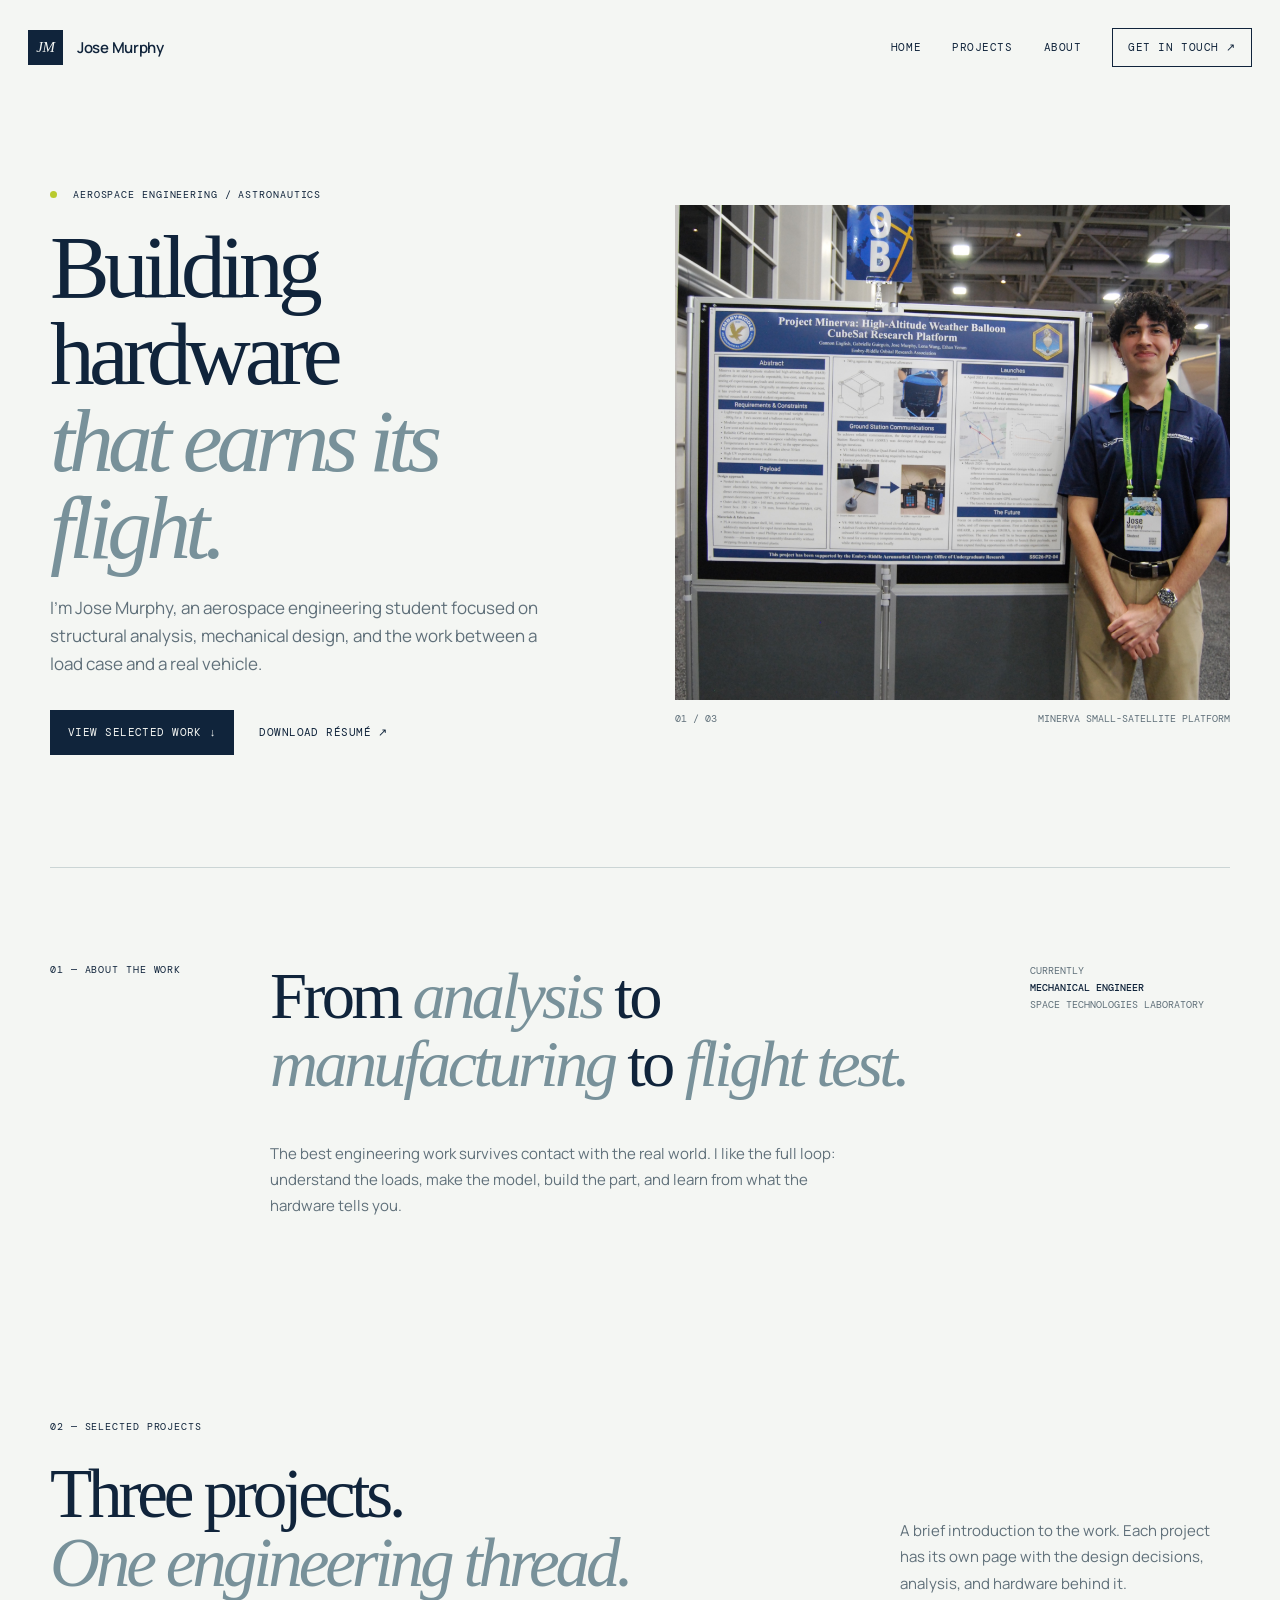
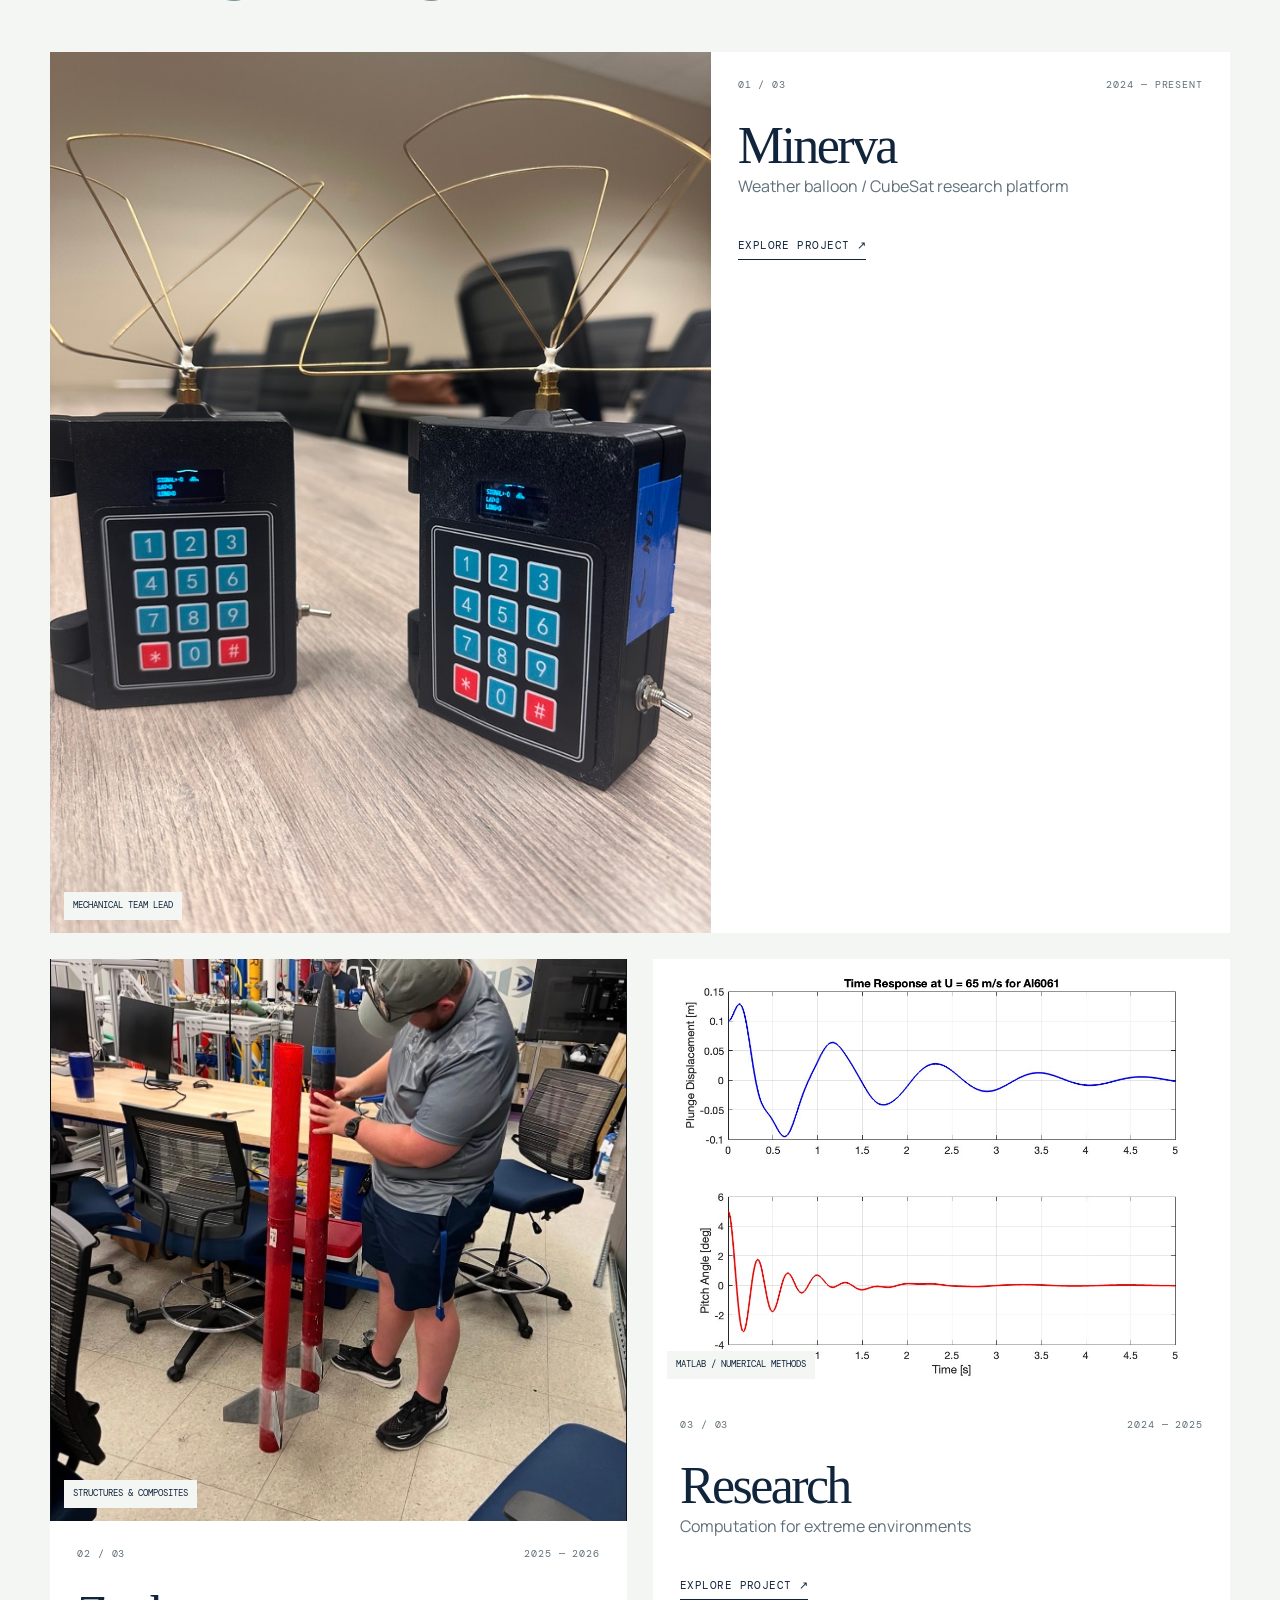
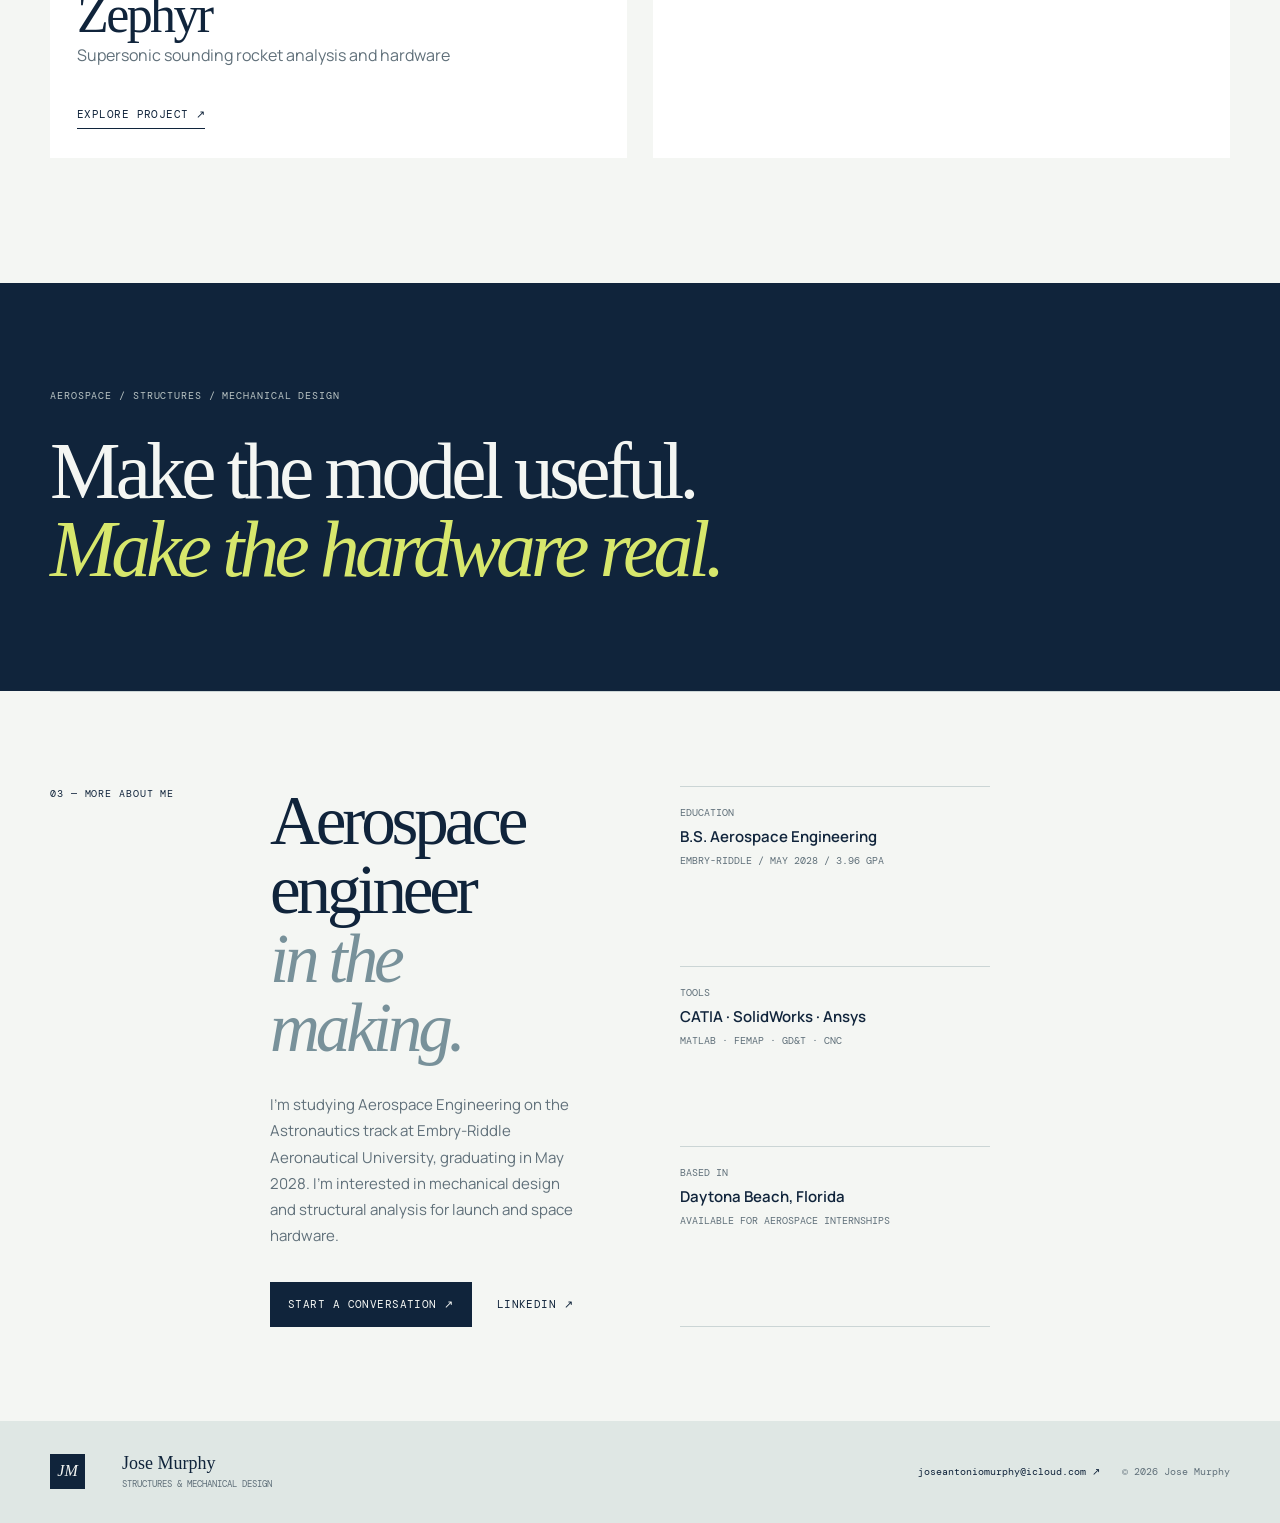
==== commit d37bd7e1: "Add files via upload" ====
--- a/index.html
+++ b/index.html
@@ -24,7 +24,7 @@
         <p class="lede">I’m Jose Murphy, an aerospace engineering student focused on structural analysis, mechanical design, and the work between a load case and a real vehicle.</p>
         <div class="button-row"><a class="button button-dark" href="#projects">View selected work ↓</a><a class="text-link" href="assets/Jose-Murphy-Resume.pdf" target="_blank" rel="noreferrer">Download résumé ↗</a></div>
       </div>
-      <figure class="hero-visual"><img src="assets/minerva-launch.jpeg" alt="A Minerva weather balloon launch at the edge of a field"><figcaption><span>01 / 03</span><span>Minerva platform launch</span></figcaption></figure>
+      <figure class="hero-visual"><img src="assets/minerva-smallsat.jpg" alt="Minerva small satellite payload hardware"><figcaption><span>01 / 03</span><span>Minerva small-satellite platform</span></figcaption></figure>
     </section>
 
     <section class="home-intro page-wrap" id="about">
@@ -38,7 +38,7 @@
       <div class="section-heading"><h2>Three projects.<br><em>One engineering thread.</em></h2><p class="body-copy">A brief introduction to the work. Each project has its own page with the design decisions, analysis, and hardware behind it.</p></div>
       <div class="project-list">
         <a class="project-card project-card-featured" href="minerva.html"><div class="project-card-image"><img src="assets/minerva-gsru.jpeg" alt="Minerva ground station receiving unit in a workshop"><span class="image-tag">Mechanical team lead</span></div><div class="project-card-copy"><div class="project-meta"><span>01 / 03</span><span>2024 — Present</span></div><h3>Minerva</h3><p>Weather balloon / CubeSat research platform</p><span class="card-link">Explore project ↗</span></div></a>
-        <a class="project-card" href="zephyr.html"><div class="project-card-image"><img src="assets/zephyr-cad.png" alt="CAD view of the Zephyr sounding rocket"><span class="image-tag">Structures & composites</span></div><div class="project-card-copy"><div class="project-meta"><span>02 / 03</span><span>2025 — 2026</span></div><h3>Zephyr</h3><p>Supersonic sounding rocket analysis and hardware</p><span class="card-link">Explore project ↗</span></div></a>
+        <a class="project-card" href="zephyr.html"><div class="project-card-image"><img src="assets/zephyr-assembly.jpg" alt="Zephyr sounding rocket assembly"><span class="image-tag">Structures & composites</span></div><div class="project-card-copy"><div class="project-meta"><span>02 / 03</span><span>2025 — 2026</span></div><h3>Zephyr</h3><p>Supersonic sounding rocket analysis and hardware</p><span class="card-link">Explore project ↗</span></div></a>
         <a class="project-card" href="research.html"><div class="project-card-image"><img src="assets/research-flutter-1.jpeg" alt="Flutter simulation plots showing decaying oscillations"><span class="image-tag">MATLAB / numerical methods</span></div><div class="project-card-copy"><div class="project-meta"><span>03 / 03</span><span>2024 — 2025</span></div><h3>Research</h3><p>Computation for extreme environments</p><span class="card-link">Explore project ↗</span></div></a>
       </div>
     </section>
--- a/portfolio.css
+++ b/portfolio.css
@@ -7,3 +7,4 @@
 .project-hero{display:grid;grid-template-columns:1fr 1fr;gap:70px;align-items:end;padding:75px 0 78px}.project-hero h1{margin:22px 0 25px;font-family:var(--serif);font-size:clamp(64px,9vw,130px);font-weight:400;line-height:.88;letter-spacing:-.07em}.project-hero .lede{max-width:520px}.project-hero figure{margin:0}.project-hero figure img{aspect-ratio:1.16;object-fit:cover}.project-hero figcaption{display:flex;justify-content:space-between;margin-top:11px;font-family:var(--mono);font-size:10px;text-transform:uppercase;color:var(--muted)}.project-stats{display:grid;grid-template-columns:repeat(4,1fr);gap:0;border-block:1px solid var(--line)}.project-stats div{padding:23px 20px 22px;border-right:1px solid var(--line)}.project-stats div:first-child{padding-left:0}.project-stats div:last-child{border-right:0}.project-stats strong{display:block;font-family:var(--serif);font-size:35px;font-weight:400;line-height:1}.project-stats span{display:block;margin-top:8px;font-family:var(--mono);font-size:9px;text-transform:uppercase;color:var(--muted)}.page-section{padding:92px 0;border-bottom:1px solid var(--line)}.page-section.alt{background:var(--white)}.section-layout{display:grid;grid-template-columns:180px 1fr;gap:55px}.section-layout h2{max-width:700px;margin:0 0 23px;font-family:var(--serif);font-size:clamp(39px,5vw,68px);font-weight:400;line-height:.98;letter-spacing:-.06em}.section-layout h2 em{font-style:italic;color:#78919a}.section-layout .body-copy{max-width:700px}.wide-image{margin:45px 0 0}.wide-image img{max-height:620px;object-fit:cover}.wide-image figcaption,.image-grid figcaption{margin-top:8px;font-family:var(--mono);font-size:9px;text-transform:uppercase;color:var(--muted)}.image-grid{display:grid;grid-template-columns:repeat(2,1fr);gap:18px;margin-top:45px}.image-grid figure{margin:0}.image-grid img{aspect-ratio:1.28;object-fit:cover}.image-grid .tall img{aspect-ratio:.84}.section-layout + .section-layout{margin-top:75px}.tool-list{display:flex;flex-wrap:wrap;gap:9px;margin-top:27px}.tool-list span{padding:8px 10px;border:1px solid var(--line);font-family:var(--mono);font-size:9px;text-transform:uppercase}.analysis-callout{display:grid;grid-template-columns:180px 1fr;gap:35px;align-items:center;margin-top:48px;padding:29px;background:var(--navy);color:var(--paper)}.analysis-callout strong{font-family:var(--serif);font-size:62px;font-weight:400;line-height:1}.analysis-callout p{margin:0;color:#d3dedd;font-size:14px}.dark-section{background:var(--navy);color:var(--paper)}.dark-section .section-label,.dark-section .body-copy,.dark-section .image-grid figcaption{color:#b8c7c7}.dark-section h2 em{color:var(--lime)}.dark-section .tool-list span{border-color:#49606d}.page-footer-cta{padding:88px 0;background:var(--lime)}.page-footer-cta h2{margin:20px 0 30px;font-family:var(--serif);font-size:clamp(44px,6vw,82px);font-weight:400;line-height:.95;letter-spacing:-.06em}.page-footer-cta h2 em{font-style:italic}.back-link{display:inline-block;margin-top:45px;font-family:var(--mono);font-size:10px;text-transform:uppercase;border-bottom:1px solid var(--ink);padding-bottom:6px}
 
 @media(max-width:800px){.page-wrap,.site-header{width:min(100% - 34px,620px)}.site-header{padding:20px 0}.menu-button{display:block}.nav{display:none;position:absolute;top:67px;left:0;right:0;padding:18px;background:var(--paper);border-top:1px solid var(--line);border-bottom:1px solid var(--line);flex-direction:column;align-items:flex-start;gap:18px}.nav.is-open{display:flex}.home-hero,.project-hero{grid-template-columns:1fr;gap:42px;padding:54px 0 72px}.hero-copy h1{font-size:clamp(53px,15vw,88px)}.lede{font-size:15px}.home-intro,.about{display:block;padding:68px 0}.intro-content{margin-top:35px}.intro-aside{margin-top:38px}.section-heading{display:block;margin:25px 0 35px}.section-heading .body-copy{margin-top:25px}.projects{padding:76px 0 85px}.project-list{grid-template-columns:1fr}.project-card-featured{grid-column:auto;grid-template-columns:1fr}.project-card h3{font-size:46px}.about-grid{display:block}.facts{margin-top:55px}.footer-inner{grid-template-columns:42px 1fr;gap:16px}.footer-inner>a,.footer-inner small{grid-column:2;justify-self:start}.footer-inner small{margin-top:5px}.project-hero h1{font-size:clamp(70px,19vw,120px)}.project-stats{grid-template-columns:repeat(2,1fr)}.project-stats div:nth-child(2){border-right:0}.project-stats div:nth-child(-n+2){border-bottom:1px solid var(--line)}.project-stats div:first-child{padding-left:20px}.section-layout{display:block}.section-label{margin-bottom:28px}.page-section{padding:68px 0}.image-grid{grid-template-columns:1fr}.analysis-callout{grid-template-columns:1fr;gap:10px}.wide-image img{max-height:none}.project-hero figure img{aspect-ratio:1.1}.button-row{flex-wrap:wrap}}
+.contain-image{object-fit:contain !important;background:var(--soft);padding:12px}
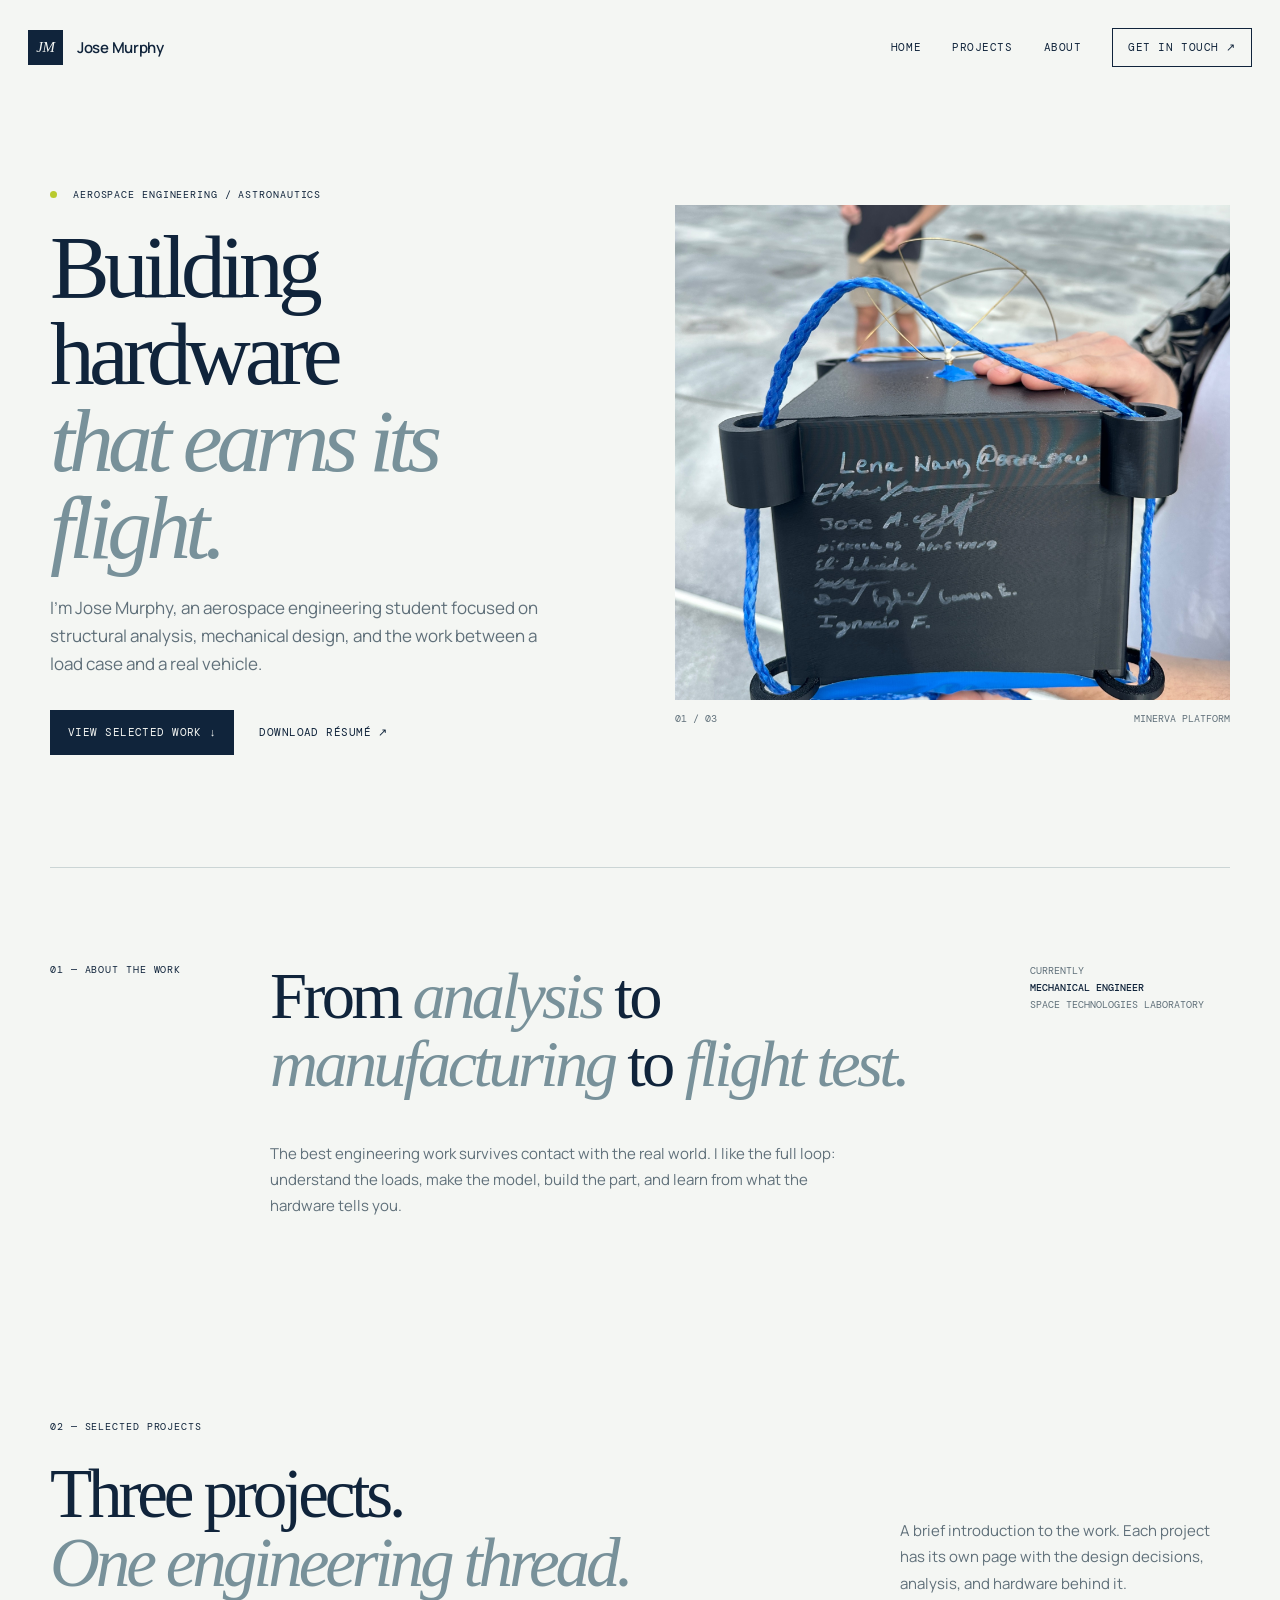
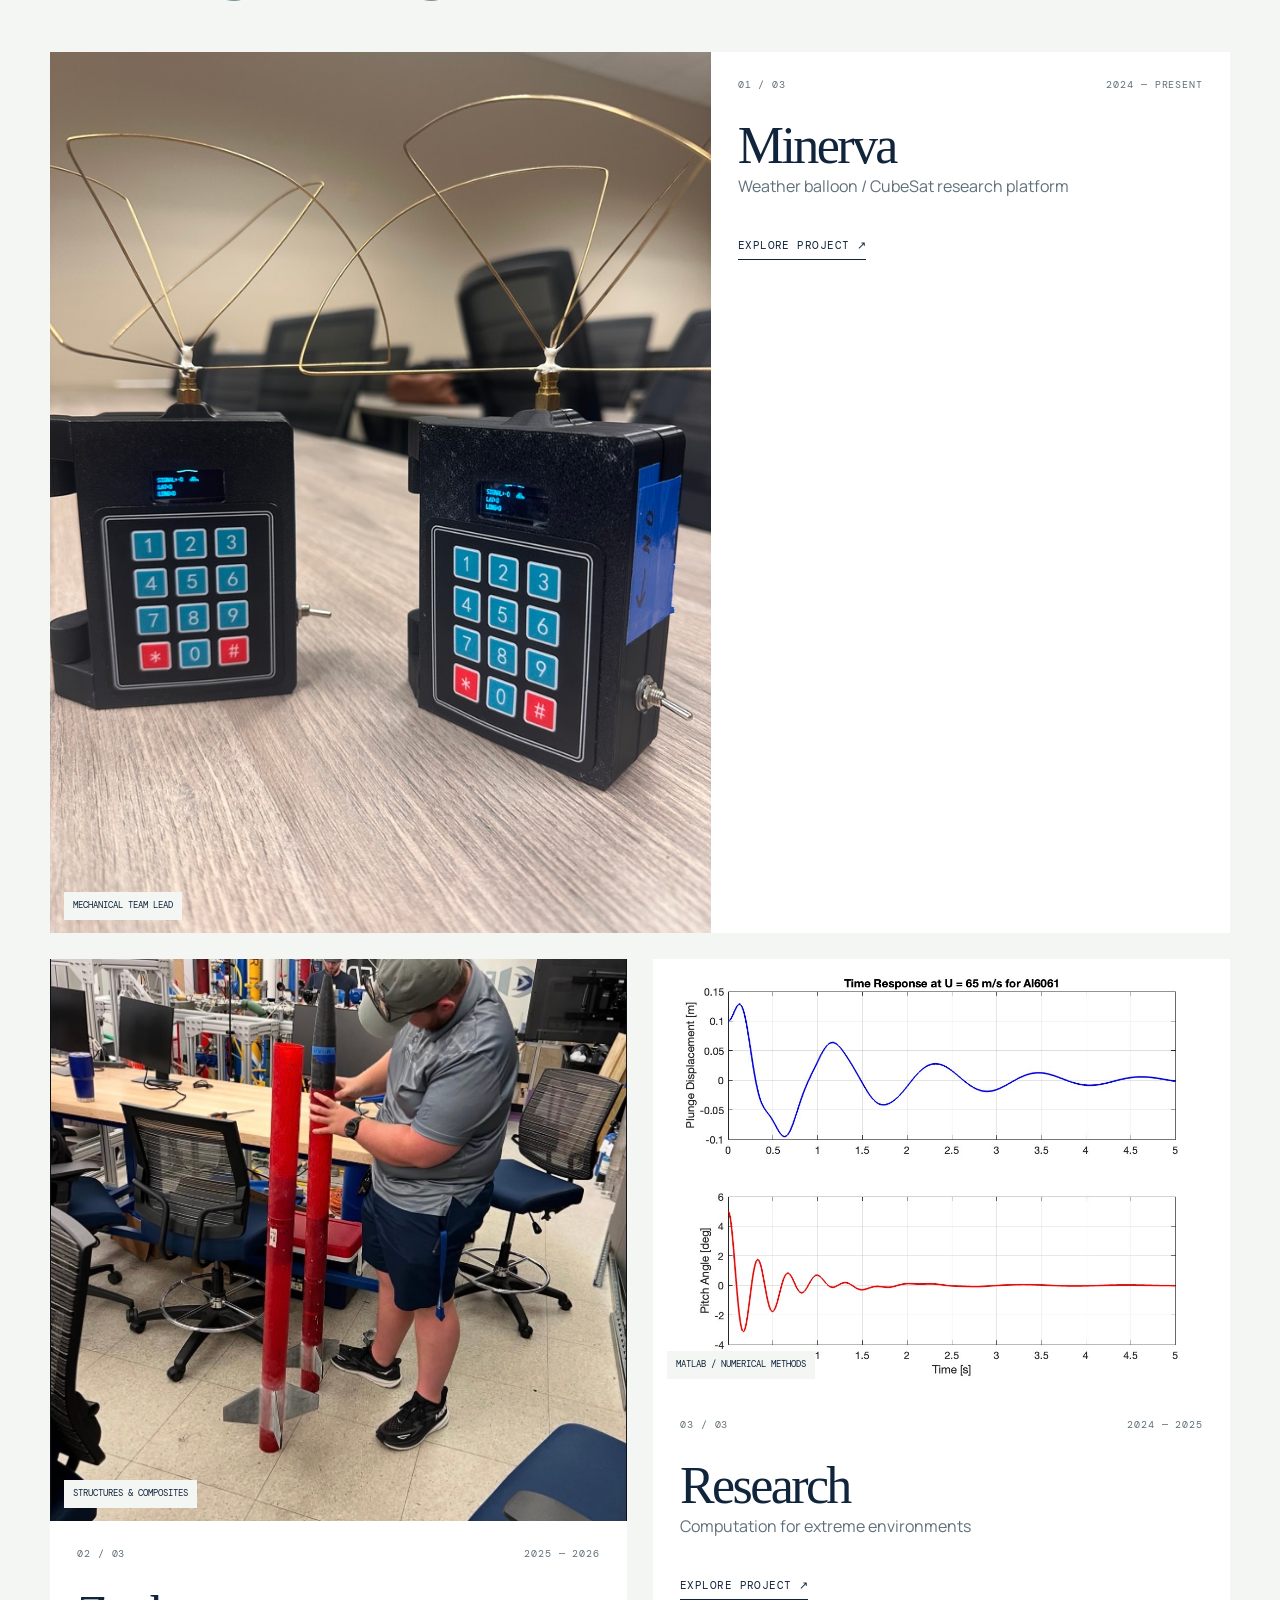
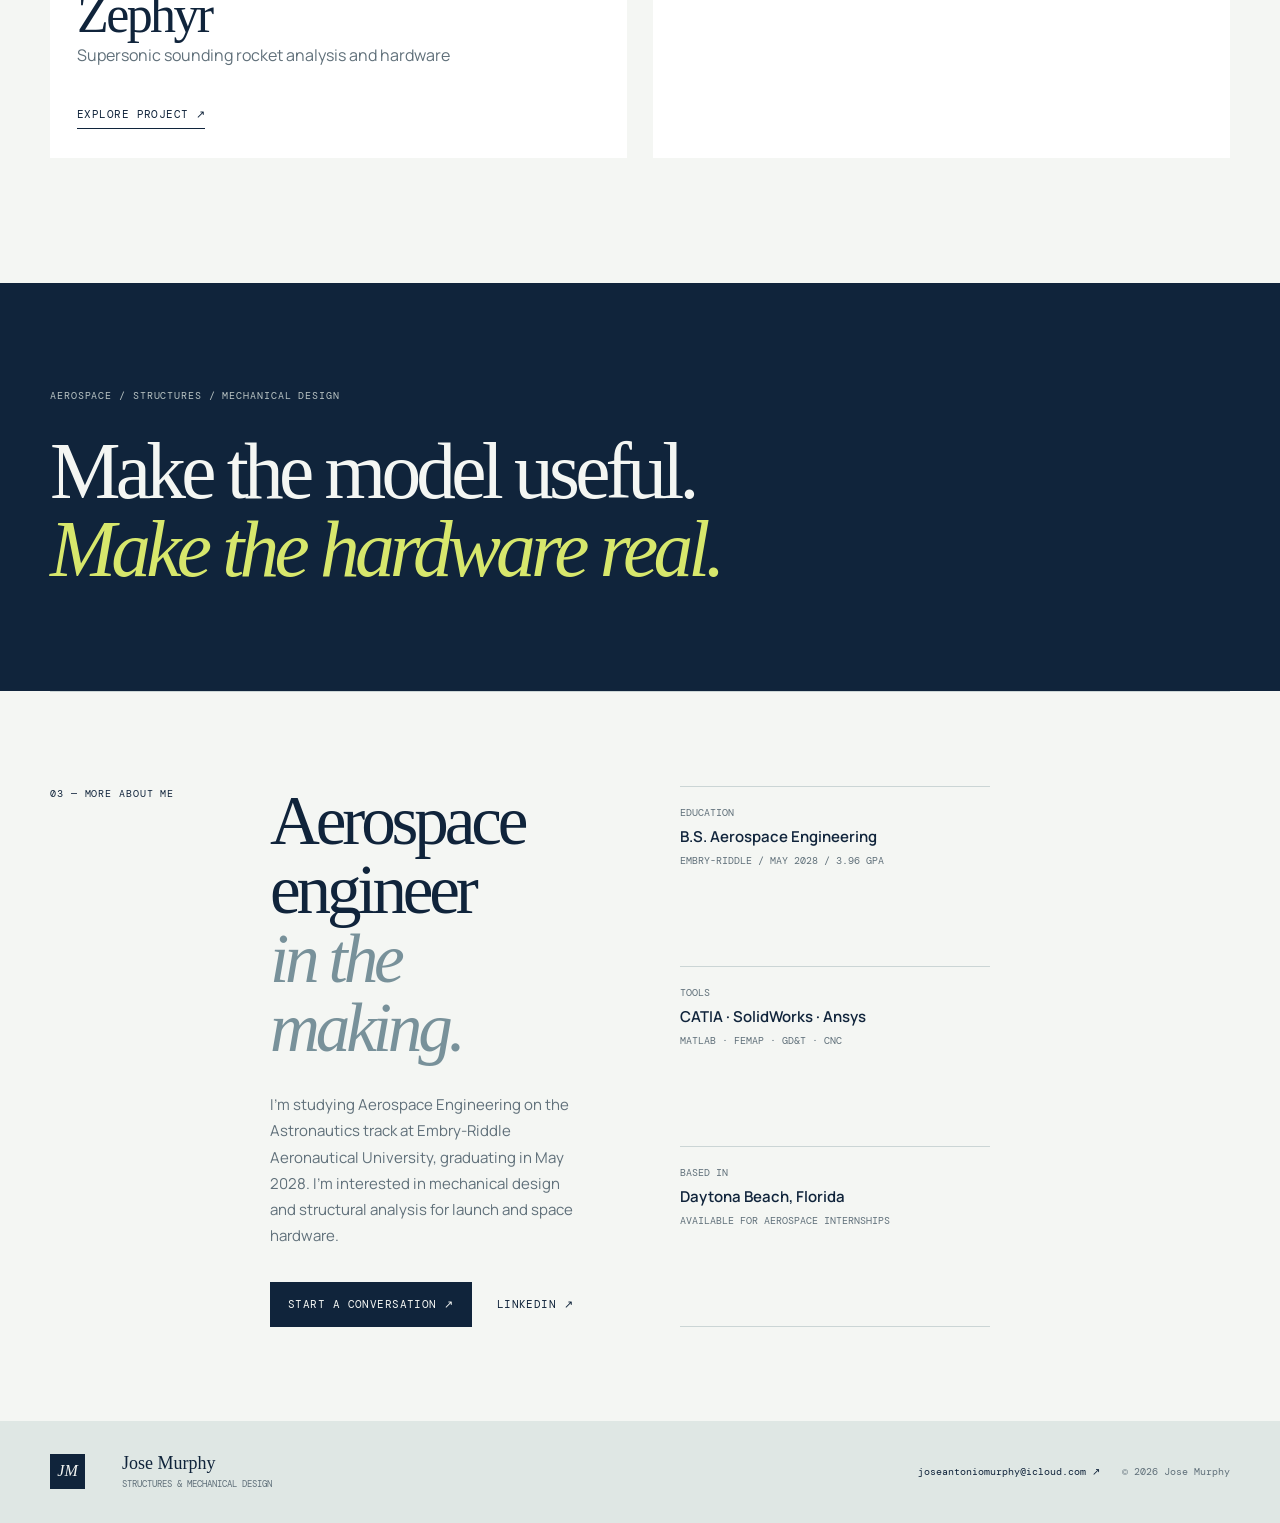
==== commit 1b30311c: "Add files via upload" ====
--- a/index.html
+++ b/index.html
@@ -24,7 +24,7 @@
         <p class="lede">I’m Jose Murphy, an aerospace engineering student focused on structural analysis, mechanical design, and the work between a load case and a real vehicle.</p>
         <div class="button-row"><a class="button button-dark" href="#projects">View selected work ↓</a><a class="text-link" href="assets/Jose-Murphy-Resume.pdf" target="_blank" rel="noreferrer">Download résumé ↗</a></div>
       </div>
-      <figure class="hero-visual"><img src="assets/minerva-smallsat.jpg" alt="Minerva small satellite payload hardware"><figcaption><span>01 / 03</span><span>Minerva small-satellite platform</span></figcaption></figure>
+      <figure class="hero-visual"><img src="assets/minerva-main-page.jpg" alt="Minerva aerospace engineering project"><figcaption><span>01 / 03</span><span>Minerva platform</span></figcaption></figure>
     </section>
 
     <section class="home-intro page-wrap" id="about">
--- a/portfolio.css
+++ b/portfolio.css
@@ -8,3 +8,4 @@
 
 @media(max-width:800px){.page-wrap,.site-header{width:min(100% - 34px,620px)}.site-header{padding:20px 0}.menu-button{display:block}.nav{display:none;position:absolute;top:67px;left:0;right:0;padding:18px;background:var(--paper);border-top:1px solid var(--line);border-bottom:1px solid var(--line);flex-direction:column;align-items:flex-start;gap:18px}.nav.is-open{display:flex}.home-hero,.project-hero{grid-template-columns:1fr;gap:42px;padding:54px 0 72px}.hero-copy h1{font-size:clamp(53px,15vw,88px)}.lede{font-size:15px}.home-intro,.about{display:block;padding:68px 0}.intro-content{margin-top:35px}.intro-aside{margin-top:38px}.section-heading{display:block;margin:25px 0 35px}.section-heading .body-copy{margin-top:25px}.projects{padding:76px 0 85px}.project-list{grid-template-columns:1fr}.project-card-featured{grid-column:auto;grid-template-columns:1fr}.project-card h3{font-size:46px}.about-grid{display:block}.facts{margin-top:55px}.footer-inner{grid-template-columns:42px 1fr;gap:16px}.footer-inner>a,.footer-inner small{grid-column:2;justify-self:start}.footer-inner small{margin-top:5px}.project-hero h1{font-size:clamp(70px,19vw,120px)}.project-stats{grid-template-columns:repeat(2,1fr)}.project-stats div:nth-child(2){border-right:0}.project-stats div:nth-child(-n+2){border-bottom:1px solid var(--line)}.project-stats div:first-child{padding-left:20px}.section-layout{display:block}.section-label{margin-bottom:28px}.page-section{padding:68px 0}.image-grid{grid-template-columns:1fr}.analysis-callout{grid-template-columns:1fr;gap:10px}.wide-image img{max-height:none}.project-hero figure img{aspect-ratio:1.1}.button-row{flex-wrap:wrap}}
 .contain-image{object-fit:contain !important;background:var(--soft);padding:12px}
+.analysis-grid img,.analysis-figure img{object-fit:contain !important;aspect-ratio:auto !important;height:auto !important;background:var(--soft);padding:12px}
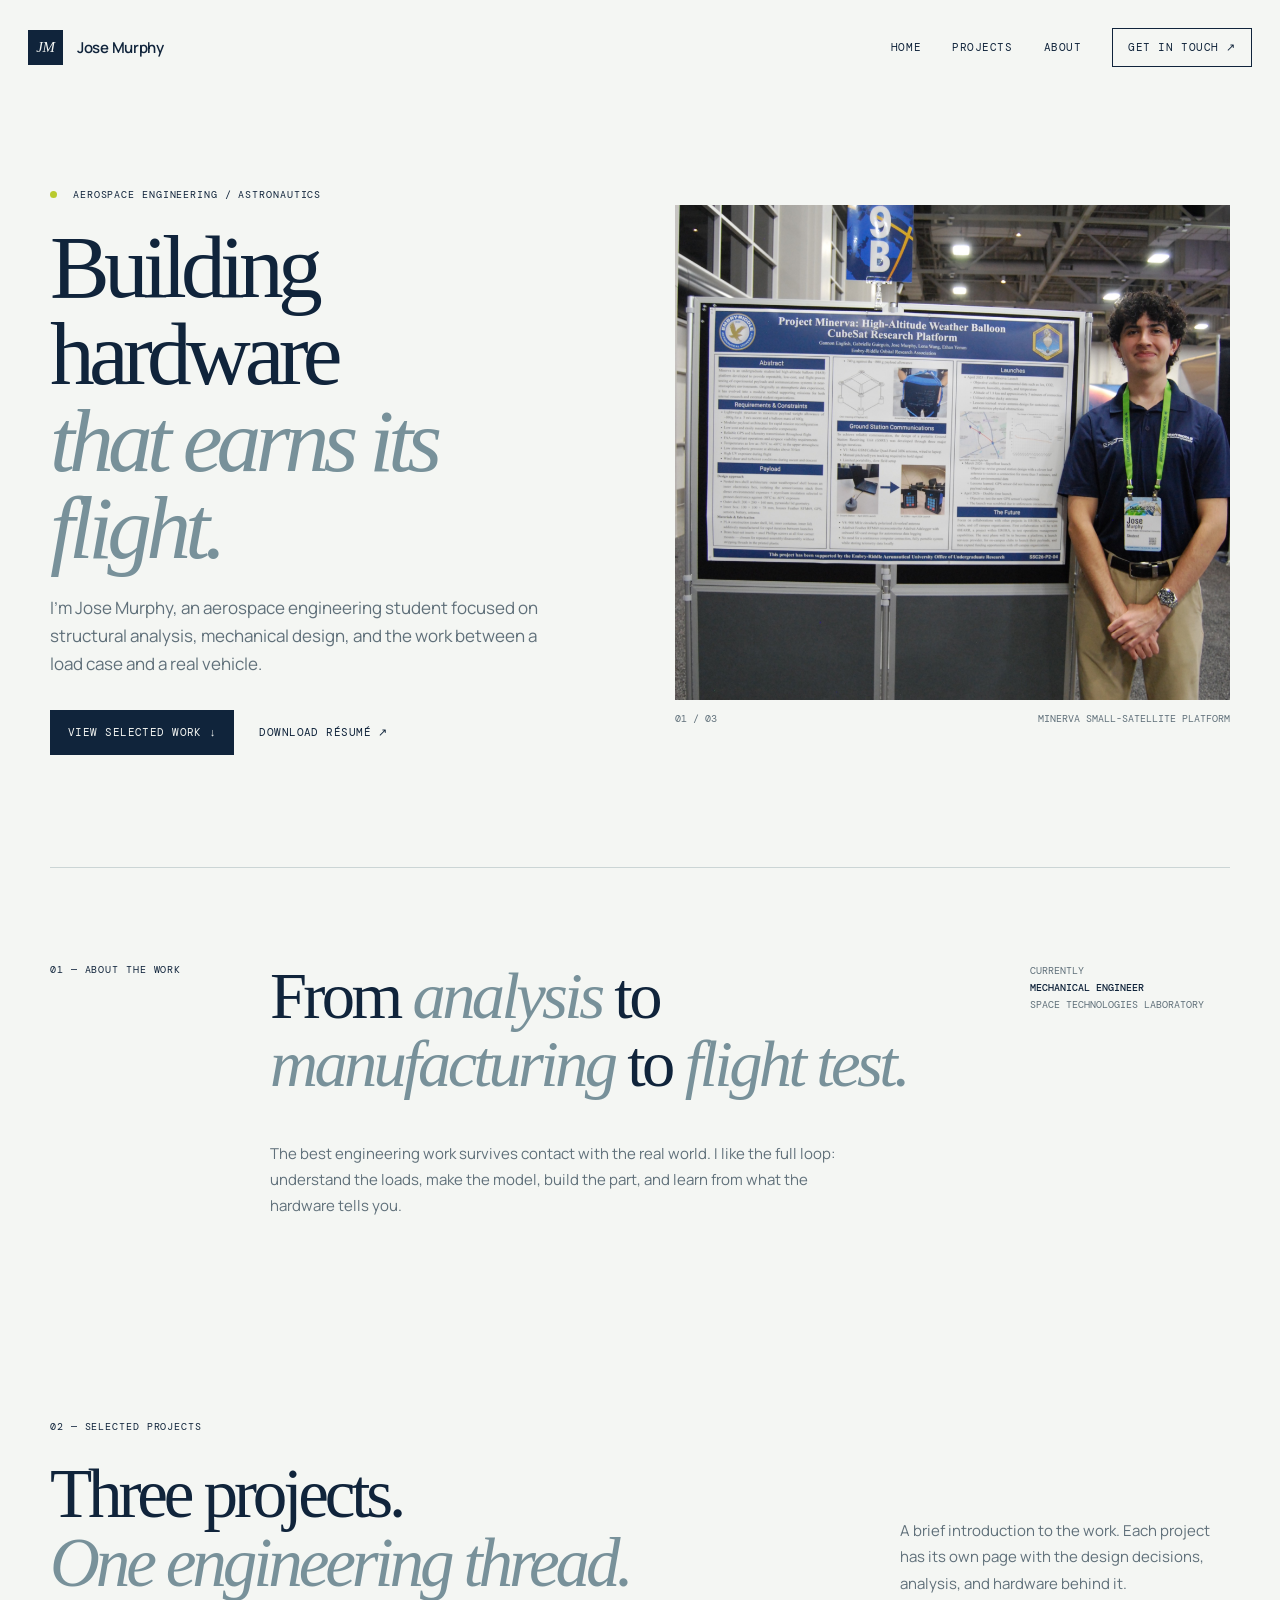
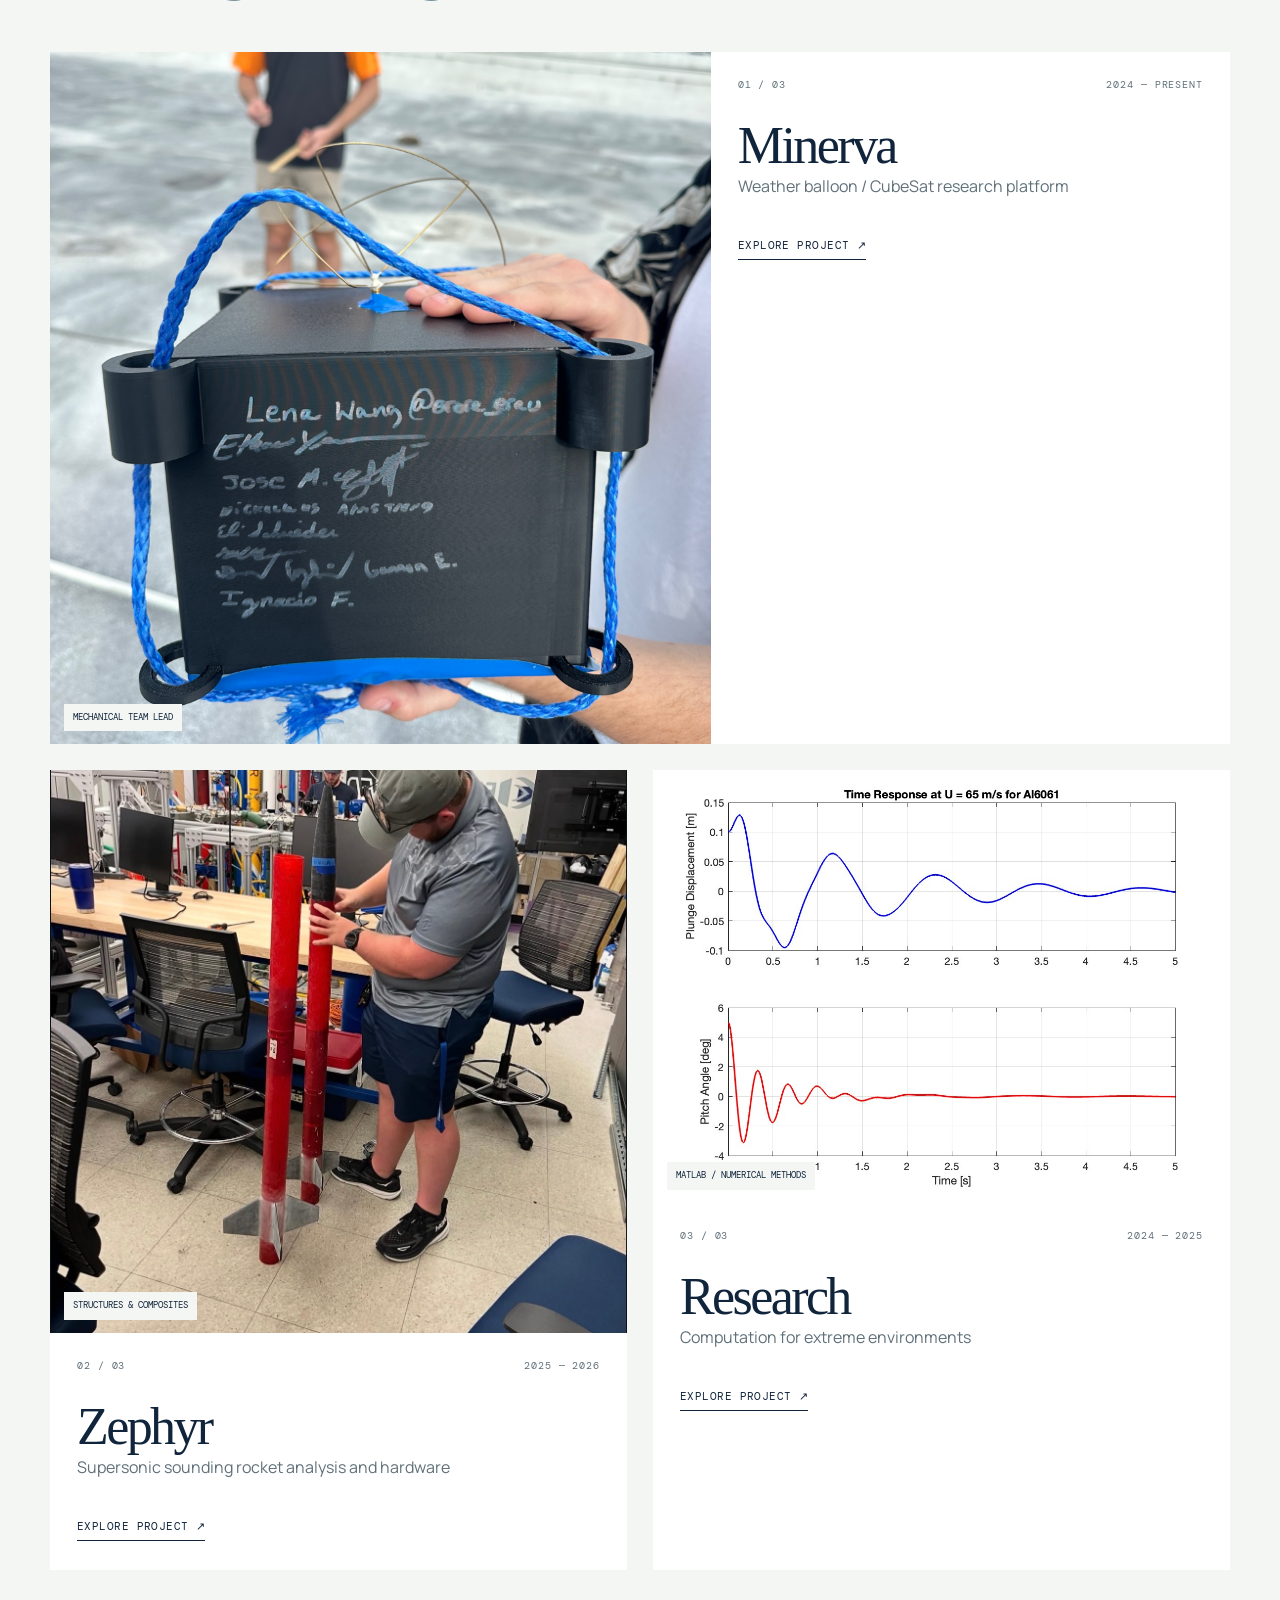
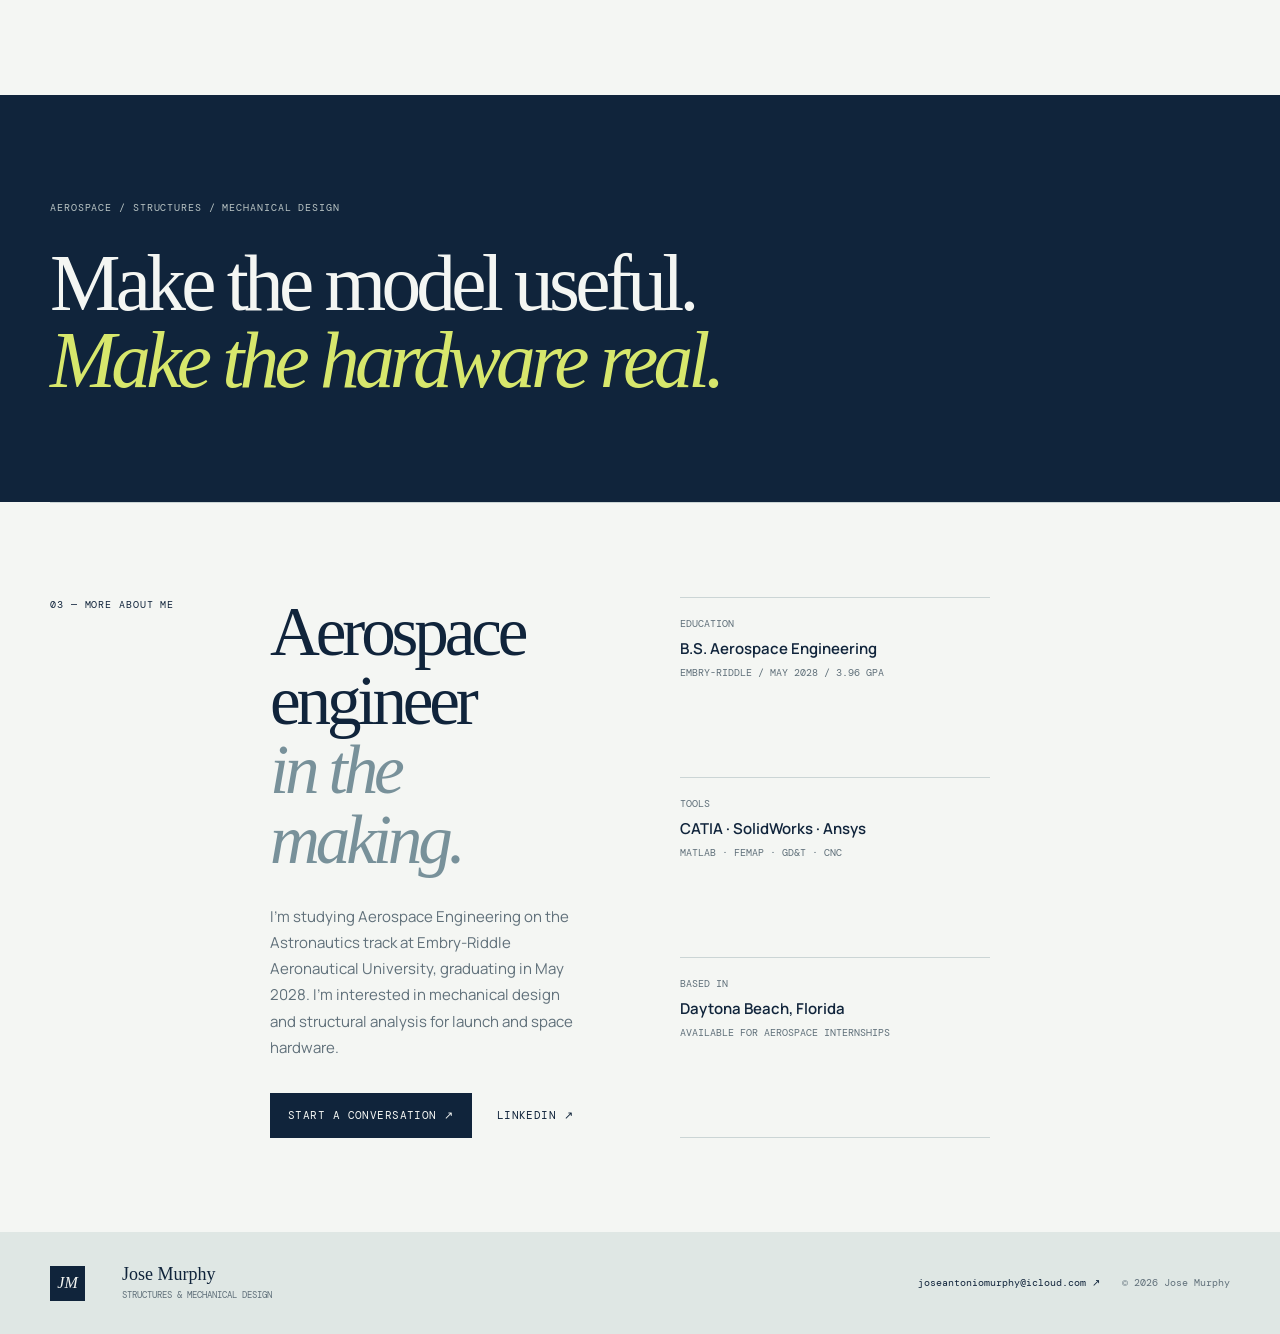
==== commit 6dc791e2: "Add files via upload" ====
--- a/index.html
+++ b/index.html
@@ -24,7 +24,7 @@
         <p class="lede">I’m Jose Murphy, an aerospace engineering student focused on structural analysis, mechanical design, and the work between a load case and a real vehicle.</p>
         <div class="button-row"><a class="button button-dark" href="#projects">View selected work ↓</a><a class="text-link" href="assets/Jose-Murphy-Resume.pdf" target="_blank" rel="noreferrer">Download résumé ↗</a></div>
       </div>
-      <figure class="hero-visual"><img src="assets/minerva-main-page.jpg" alt="Minerva aerospace engineering project"><figcaption><span>01 / 03</span><span>Minerva platform</span></figcaption></figure>
+      <figure class="hero-visual"><img src="assets/minerva-smallsat.jpg" alt="Minerva small satellite payload hardware"><figcaption><span>01 / 03</span><span>Minerva small-satellite platform</span></figcaption></figure>
     </section>
 
     <section class="home-intro page-wrap" id="about">
@@ -37,7 +37,7 @@
       <div class="section-label">02 — Selected projects</div>
       <div class="section-heading"><h2>Three projects.<br><em>One engineering thread.</em></h2><p class="body-copy">A brief introduction to the work. Each project has its own page with the design decisions, analysis, and hardware behind it.</p></div>
       <div class="project-list">
-        <a class="project-card project-card-featured" href="minerva.html"><div class="project-card-image"><img src="assets/minerva-gsru.jpeg" alt="Minerva ground station receiving unit in a workshop"><span class="image-tag">Mechanical team lead</span></div><div class="project-card-copy"><div class="project-meta"><span>01 / 03</span><span>2024 — Present</span></div><h3>Minerva</h3><p>Weather balloon / CubeSat research platform</p><span class="card-link">Explore project ↗</span></div></a>
+        <a class="project-card project-card-featured" href="minerva.html"><div class="project-card-image"><img src="assets/minerva-main-page.jpg" alt="Minerva aerospace engineering project"><span class="image-tag">Mechanical team lead</span></div><div class="project-card-copy"><div class="project-meta"><span>01 / 03</span><span>2024 — Present</span></div><h3>Minerva</h3><p>Weather balloon / CubeSat research platform</p><span class="card-link">Explore project ↗</span></div></a>
         <a class="project-card" href="zephyr.html"><div class="project-card-image"><img src="assets/zephyr-assembly.jpg" alt="Zephyr sounding rocket assembly"><span class="image-tag">Structures & composites</span></div><div class="project-card-copy"><div class="project-meta"><span>02 / 03</span><span>2025 — 2026</span></div><h3>Zephyr</h3><p>Supersonic sounding rocket analysis and hardware</p><span class="card-link">Explore project ↗</span></div></a>
         <a class="project-card" href="research.html"><div class="project-card-image"><img src="assets/research-flutter-1.jpeg" alt="Flutter simulation plots showing decaying oscillations"><span class="image-tag">MATLAB / numerical methods</span></div><div class="project-card-copy"><div class="project-meta"><span>03 / 03</span><span>2024 — 2025</span></div><h3>Research</h3><p>Computation for extreme environments</p><span class="card-link">Explore project ↗</span></div></a>
       </div>
